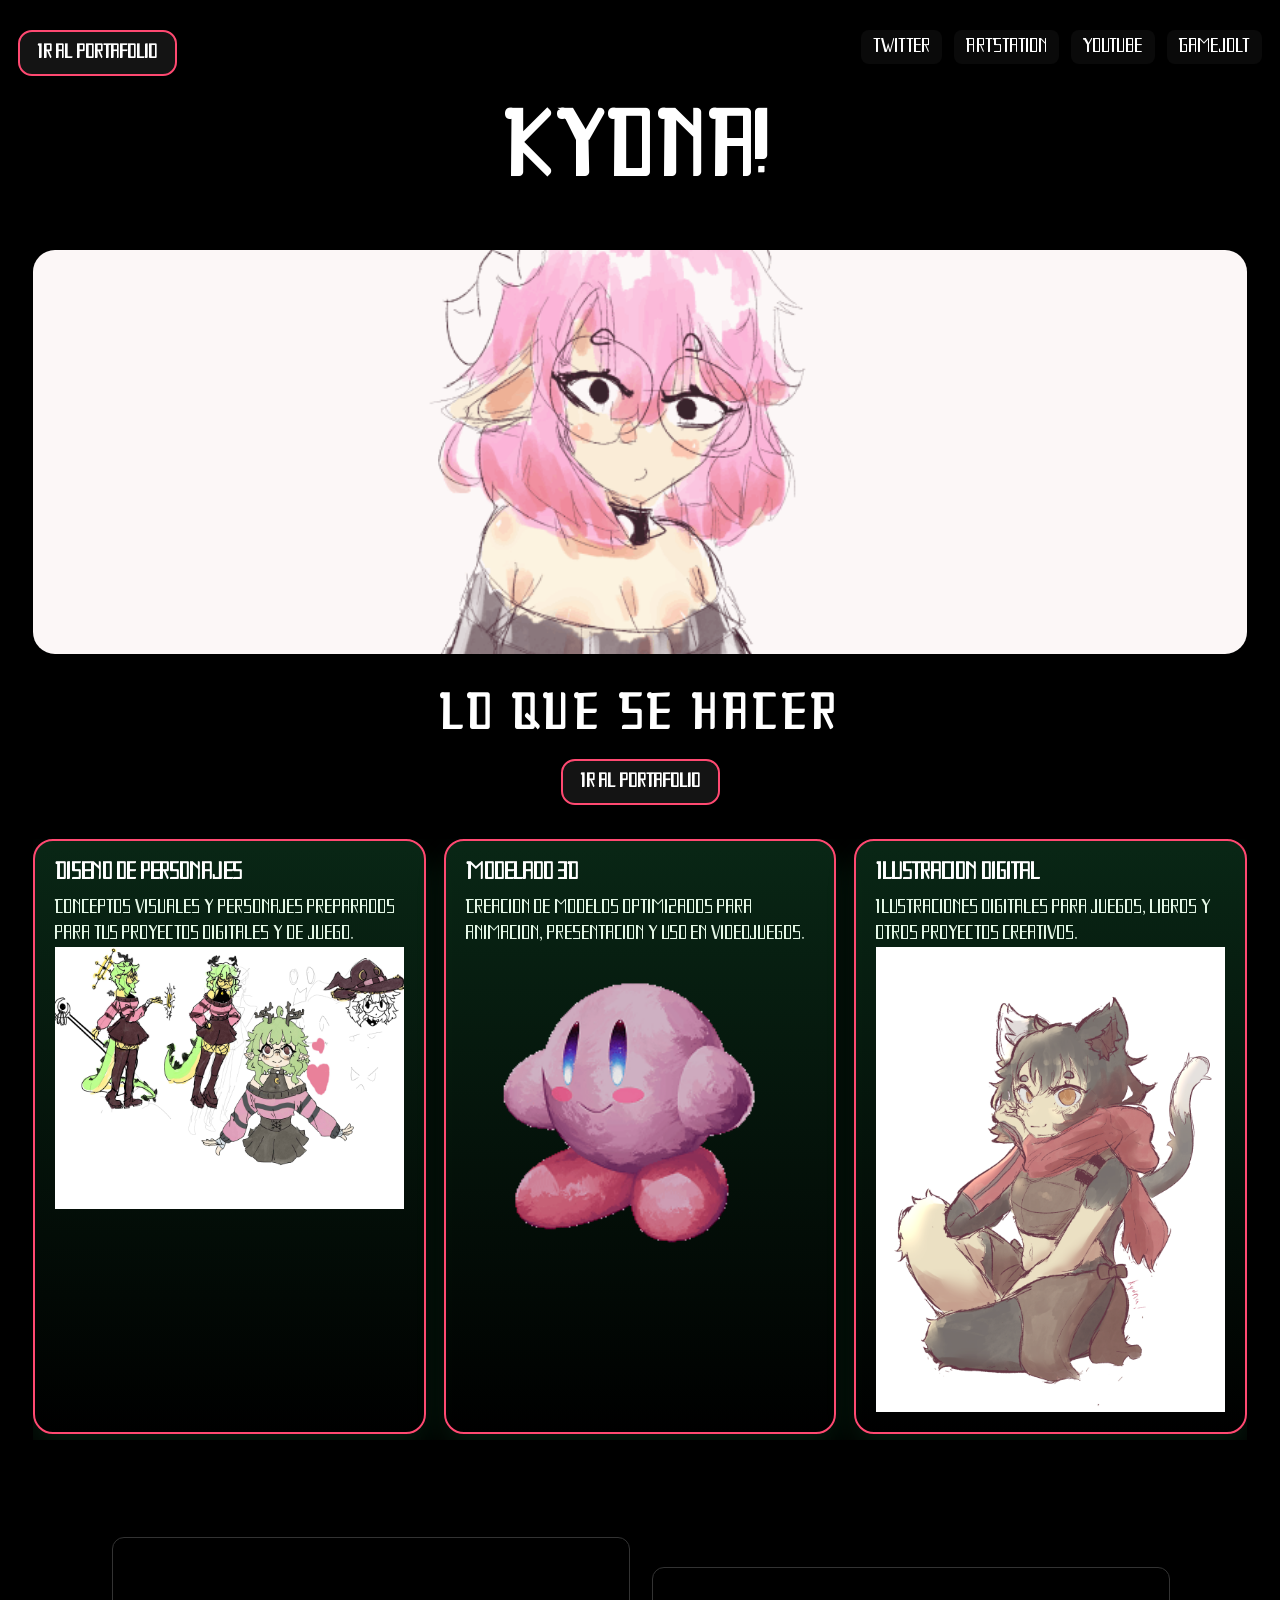
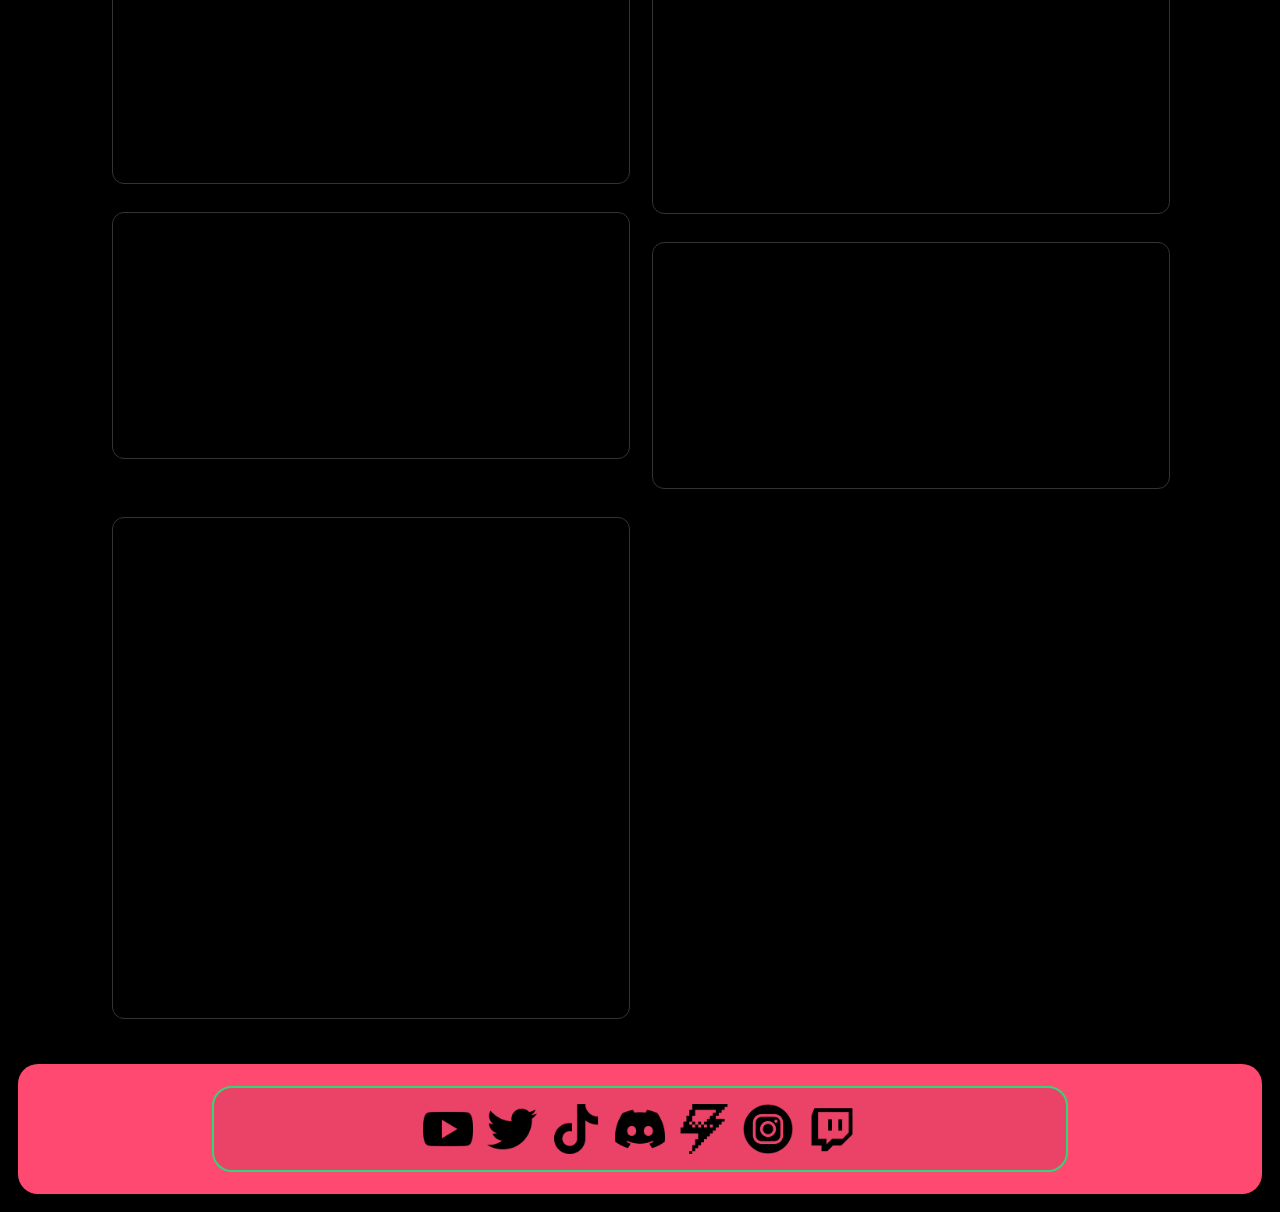
==== index.html @ 34bbcf84 "cambios importantes para primer release vista previa" ====
<!DOCTYPE html>
<html lang="es">
<head>
    <meta charset="UTF-8">
    <meta name="viewport" content="width=device-width, initial-scale=1.0">
    <title>KYDNA!</title>
    <link rel="icon" href="gallery/ilustracion107_3_2.png" type="image/x-icon">
    <link rel="stylesheet" href="styles.css">
</head>
<body>
    <div class="starfield" id="starfield"></div>
    <div class="page-shell">
        <div class="top-bar">
            <a class="nav-button" href="portafolio.html">Ir al portafolio</a>
            <div class="contact-header top-links">
                <ul class="contact-links">
                    <li><a href="https://twitter.com/kydanartist" target="_blank">Twitter</a></li>
                    <li><a href="https://kydan_knight.artstation.com" target="_blank">ArtStation</a></li>
                    <li><a href="https://www.youtube.com/@kydanknight73" target="_blank">YouTube</a></li>
                    <li><a href="https://gamejolt.com/@kydanartist" target="_blank">Gamejolt</a></li>
                </ul>
            </div>
        </div>
        <header class="site-header">
            <h1>KYDNA!</h1>
        </header>
        <div class="contenido-contenedor">
            <div class="hero-banner-wrapper">
                <img loading="lazy" src="gallery/kynafeliz.gif" alt="Banner" class="hero-banner">
            </div>
            <div class="section-intro">
                <h2 class="skills-title">lo que se hacer</h2>
                <a class="nav-button nav-button-centered" href="portafolio.html">Ir al portafolio</a>
            </div>
            <div class="skill-cards">
                <div class="skill-card">
                    <h3>Diseno de personajes</h3>
                    <p>Conceptos visuales y personajes preparados para tus proyectos digitales y de juego.</p>
                    <img loading="lazy" src="gallery/20251118_073243.jpg" alt="Diseno de personajes" class="skill-image">
                </div>
                <div class="skill-card">
                    <h3>Modelado 3D</h3>
                    <p>Creacion de modelos optimizados para animacion, presentacion y uso en videojuegos.</p>
                    <img loading="lazy" src="gallery/0919.gif" alt="Modelado 3D" class="skill-image">
                </div>
                <div class="skill-card">
                    <h3>Ilustracion digital</h3>
                    <p>Ilustraciones digitales para juegos, libros y otros proyectos creativos.</p>
                    <img loading="lazy" src="gallery/ilustracion89.png" alt="Ilustración digital" class="skill-image">
                </div>
            </div>
            <div class="contact-table-wrapper">
                <table class="contact-table">
                    <tr>
                        <td>
                            <iframe Loadng="Lazy" src="https://widgets.gamejolt.com/package/v1?key=qhQCBNnn" frameborder="0" width="500" height="245"></iframe>
                        </td>
                        <td class="center">
                            <iframe loading="lazy" src="https://widgets.gamejolt.com/package/v1?key=8TW4dLx9" frameborder="0" width="500" height="245"></iframe>
                        </td>
                    </tr>
                    <tr>
                        <td>
                            <iframe loading="lazy" src="https://widgets.gamejolt.com/package/v1?key=dcZbhCcK" frameborder="0" width="500" height="245"></iframe>
                        </td>
                        <td class="center">
                            <iframe loading="lazy" src="https://widgets.gamejolt.com/package/v1?key=Nu9aREQ4" frameborder="0" width="500" height="245"></iframe>
                        </td>
                    </tr>
                    <tr>
                        <td class="center">
                            <iframe loading="lazy" src="https://discord.com/widget?id=1466927393607516244&theme=dark" width="350" height="500" allowtransparency="true" frameborder="0" sandbox="allow-popups allow-popups-to-escape-sandbox allow-same-origin allow-scripts"></iframe>
                        </td>
                    </tr>
                </table>
            </div>
        </div>
        <div class="bottom-footer">
            <div class="netbox">
                <a href="https://www.youtube.com/@kydanknight73" target="_blank" title="Subo videos interesantes C:">
                    <img loading="lazy" src="icons/youtube.png" alt="YouTube">
                </a>
                <a href="https://twitter.com/kydanartist" target="_blank" title="Aqui twitteo webadas, subo mis dibujos y tiro basura c:">
                    <img loading="lazy" src="icons/gorjeo.png" alt="Twitter">
                </a>
                <a href="https://tiktok.com/@kydanknight" target="_blank" title="Jure nunca usarlo, sin embargo sirve para farmear vistas o(￣▽￣)ｄ">
                    <img loading="lazy" src="icons/tiki.png" alt="TikTok">
                </a>
                <a href="https://discord.gg/QUc47vJZPv" target="_blank" title="Convive con la comunidad y enterate de mas cosas que en twitter! (づ￣ 3￣)づ">
                    <img loading="lazy" src="icons/discordia.png" alt="Discord">
                </a>
                <a href="https://gamejolt.com/@kydanartist" target="_blank" title="Descarga mis juegos y mira novedades sobre los proyectos que estoy desarrollando.">
                    <img loading="lazy" src="icons/gamejolt.png" alt="GameJolt">
                </a>
                <a href="https://www.instagram.com/kydnak73" target="_blank" title="Mi instagram c:">
                    <img loading="lazy" src="icons/insta.png" alt="Instagram">
                </a>
                <a href="https://www.twitch.tv/kydannn" target="_blank" title="Mi Ko-fi para donaciones y comisiones! o(*^▽^*)┛">
                    <img loading="lazy" src="icons/twitch.png" alt="Twitch">
                </a>
            </div>
        </div>
    </div>
    <script src="scripts.js"></script>
</body>
</html>
---- styles.css ----
/* Estilos principales de la página */
@font-face {
    font-family: 'Lucinta Luna';
    src: url('lucinta_luna/Lucinta Luna.ttf') format('truetype');
    font-weight: normal;
    font-style: normal;
}

html, body {
    height: 100%;
    margin: 0;
}

body {
    font-family: 'Lucinta Luna', Arial, sans-serif;
    background: #000;
    color: #fff;
    overflow-x: hidden;
}

.starfield {
    position: fixed;
    inset: 0;
    pointer-events: none;
    overflow: hidden;
    z-index: -1;
    background: #000;
}

.star {
    position: absolute;
    background: radial-gradient(circle, rgba(255,255,255,0.95) 0%, rgba(255,255,255,0.35) 60%, transparent 100%);
    border-radius: 50%;
    opacity: 0;
    animation: twinkle 4s ease-in-out infinite;
}

.star.small {
    width: 2px;
    height: 2px;
    animation-duration: 3s;
}

.star.medium {
    width: 3px;
    height: 3px;
    animation-duration: 4.5s;
}

.star.large {
    width: 4px;
    height: 4px;
    animation-duration: 6s;
}

@keyframes twinkle {
    0%, 100% {
        opacity: 0.2;
        transform: scale(1);
    }
    50% {
        opacity: 1;
        transform: scale(1.3);
    }
}

.sistema-pestanas,
.sistema-pestañas {
    display: flex;
    align-items: stretch;
    min-height: 100vh;
}

.tab-contenedor {
    display: flex;
    flex-direction: column;
    border-right: 2px solid #ff4971;
    width: 140px;
    height: 100vh;
    box-sizing: border-box;
    padding-top: 16px;
    background-color: #000000;
    position: sticky;
    top: 0;
}

.tab-contenedor.collapsed {
    width: 48px;
}

.tab-contenedor .label {
    display: inline;
}

.tab-contenedor .icon {
    display: none;
}

.tab-contenedor.collapsed .label {
    display: none;
}

.tab-contenedor.collapsed .icon {
    display: inline-flex;
}

.tab-contenedor.collapsed .tab-boton {
    text-align: center;
    padding-left: 0;
    padding-right: 0;
}

.tab-boton .icon {
    width: 24px;
    height: 24px;
    display: inline-flex;
    align-items: center;
    justify-content: center;
}

.tab-boton .icon img {
    width: 20px;
    height: 20px;
    display: block;
}

.toggle-btn {
    align-self: flex-end;
    margin: 0 8px 12px 8px;
    background: transparent;
    border: none;
    cursor: pointer;
    font-size: 18px;
    color: #32d676;
}

.tab-boton {
    padding: 10px 14px;
    cursor: pointer;
    border: none;
    background-color: #8b445a;
    font-size: 14px;
    margin-bottom: 6px;
    text-align: left;
    width: 100%;
    box-sizing: border-box;
    display: flex;
    align-items: center;
    gap: 8px;
}

.tab-boton:hover {
    background-color: #e6e6e6;
}

.tab-boton.active {
    background-color: #db2b57;
    border-right: 3px solid #32d676;
    font-weight: bold;
}

.page-shell {
    max-width: 1440px;
    margin: 0 auto;
    padding: 18px;
}

.contenido-contenedor {
    flex-grow: 1;
    padding: 15px;
}

.profile-card {
    display: flex;
    gap: 20px;
    align-items: center;
    max-width: 800px;
    background: #460e1a;
    padding: 18px;
    border-radius: 10px;
    box-shadow: 0 6px 18px rgba(255, 0, 76, 0.301);
    transition: all 0.3s ease;
}

.profile-card:hover {
    transform: scale(1.02);
    box-shadow: 0 10px 28px rgba(50, 214, 118, 0.25);
}

.profile-card {
    flex-wrap: wrap;
}

.profile-photo {
    flex: 0 0 140px;
    width: 140px;
    height: 140px;
    overflow: hidden;
    border-radius: 12px;
    background: #ddd;
    display: flex;
    align-items: center;
    justify-content: center;
}

.profile-photo img {
    width: 100%;
    height: 100%;
    object-fit: cover;
    display: block;
}

.profile-info {
    flex: 1 1 auto;
    min-width: 180px;
}

.profile-info h3 {
    margin: 0 0 6px 0;
    font-size: 22px;
}

.profile-info .role {
    color: #32d676;
    margin-bottom: 8px;
}

.profile-info .bio {
    margin: 8px 0 12px 0;
    color: #ffffff;
}

.profile-actions a {
    display: inline-block;
    background: #32d676;
    color: #fff;
    padding: 8px 12px;
    border-radius: 6px;
    text-decoration: none;
    font-size: 14px;
}

.gallery-container {
    display: flex;
    flex-wrap: wrap;
    justify-content: flex-start;
    gap: 18px;
    margin: 22px 0;
    transform: skew(-5deg);
    padding: 10px 0;
}

.gallery-card {
    flex: 0 1 calc(16.666% - 18px);
    max-width: calc(16.666% - 18px);
    min-height: 280px;
    display: flex;
    flex-direction: column;
    position: relative;
    overflow: hidden;
    transition: transform 0.3s ease;
    border-radius: 18px;
    box-shadow: 0 18px 42px rgba(0, 0, 0, 0.3);
    background: #111;
}

.gallery-card:hover {
    transform: scale(1.02);
}

.gallery-card img {
    width: 100%;
    height: auto;
    aspect-ratio: 4 / 5;
    object-fit: cover;
    display: block;
    transition: transform 0.5s ease, filter 0.5s ease;
    filter: grayscale(100%);
    transform: scale(1.05);
}

.gallery-card:hover img {
    filter: grayscale(0);
    transform: scale(1.1);
}

.gallery-card__head,
.gallery-card__desc {
    position: relative;
    width: 100%;
    color: #fff;
    background: rgba(0, 0, 0, 0.75);
    padding: 12px 14px;
    overflow: hidden;
    opacity: 0;
    transform: translateY(10px);
    transition: opacity 0.3s ease, transform 0.3s ease, max-height 0.3s ease;
    max-height: 0;
}

.gallery-card__head {
    font-size: 16px;
}

.gallery-card__desc {
    font-size: 14px;
    line-height: 1.5;
}

.gallery-card:hover .gallery-card__head,
.gallery-card:hover .gallery-card__desc {
    opacity: 1;
    transform: translateY(0);
    max-height: 200px;
}

.gallery-card a {
    color: inherit;
    text-decoration: none;
    display: flex;
    flex-direction: column;
    width: 100%;
}

.section-wrapper {
    margin-bottom: 24px;
}

/* Site header */
.site-header {
    display: flex;
    align-items: center;
    justify-content: center;
    padding: 10px 12px;
    margin: 0;
}
.site-header h1 {
    margin: 0;
    color: #ffffff;
    font-size: clamp(36px, 6vw, 80px);
    letter-spacing: 0.06em;
    text-align: center;
    text-transform: uppercase;
    font-weight: 800;
    line-height: 1.05;
    text-shadow: 0 6px 24px rgba(0,0,0,0.6), 0 1px 0 rgba(255,255,255,0.02);
}

/* Move top contact links above header */
.contact-header.top-links { display: flex; justify-content: center; padding: 12px 0 6px; }
.contact-header.top-links .contact-links { display:flex; gap:12px; list-style:none; margin:0; padding:0; }
.contact-header.top-links .contact-links a { color:#fff; background: rgba(255,255,255,0.04); padding:8px 12px; border-radius:8px; text-decoration:none; }

.top-bar {
    display: flex;
    align-items: center;
    justify-content: space-between;
    gap: 18px;
    margin-bottom: 14px;
    flex-wrap: wrap;
}
.nav-button {
    display: inline-flex;
    align-items: center;
    justify-content: center;
    padding: 12px 18px;
    border-radius: 14px;
    border: 2px solid #ff4971;
    background: rgba(255, 255, 255, 0.08);
    color: #ffffff;
    text-decoration: none;
    font-weight: 700;
    transition: background 0.2s ease, transform 0.2s ease;
}
.nav-button:hover {
    background: rgba(255, 255, 255, 0.18);
    transform: translateY(-1px);
}

.nav-button-centered {
    display: inline-flex;
    margin: 0;
}

.section-intro {
    display: flex;
    flex-direction: column;
    align-items: center;
    gap: 18px;
    margin: 0 auto 34px;
    text-align: center;
    max-width: 760px;
}

/* Hero banner and skill cards */
.hero-banner-wrapper {
    width: 100%;
    display: flex;
    justify-content: center;
    margin: 20px 0 22px;
}
.hero-banner {
    width: 100%;
    display: flex;
    justify-content: center;
    margin: 12px 0 16px;
}
.hero-banner {
    width: 100%;
    max-width: 1500px;
    height: auto;
    aspect-ratio: 3 / 1;
    object-fit: cover;
    border-radius: 22px;
    box-shadow: 0 24px 48px rgba(0, 0, 0, 0.35);
    background: #111;
}
.skills-title {
    margin: 0;
    color: #ffffff;
    font-size: clamp(28px, 4vw, 42px);
    text-transform: uppercase;
    letter-spacing: 0.14em;
}
.skill-cards {
    display: flex;
    gap: 18px;
    flex-wrap: nowrap;
    justify-content: center;
    margin: 20px 0 22px;
    overflow-x: auto;
    padding-bottom: 6px;
}
.skill-card {
    flex: 0 1 calc((100% - 36px) / 3);
    max-width: calc((100% - 36px) / 3);
    min-width: 120px;
    aspect-ratio: 5 / 6;
    display: flex;
    flex-direction: column;
    justify-content: flex-start;
    background: linear-gradient(180deg, rgba(50,214,118,0.18), rgba(0,0,0,0.08));
    border: 2px solid #ff4971;
    border-radius: 20px;
    padding: 20px;
    box-shadow: 0 14px 30px rgba(50,214,118,0.12);
    transition: transform 0.3s ease, box-shadow 0.3s ease, background 0.3s ease, border-color 0.3s ease;
}
.skill-card:hover {
    box-shadow: 0 24px 44px rgba(50,214,118,0.25);
    background: linear-gradient(180deg, rgba(50,214,118,0.28), rgba(0,0,0,0.1));
    border-color: #ff4971;
}
.skill-card h3 {
    margin: 0 0 12px;
    font-size: 20px;
    color: #fff;
}
.skill-card p {
    margin: 0;
    color: #e5f8e7;
    line-height: 1.6;
}
@media (max-width: 980px) {
    .skill-cards { flex-wrap: wrap; }
    .skill-card { flex: 0 1 40%; }
}
@media (max-width: 680px) {
    .skill-card { flex: 0 1 100%; }
}

.section-toggle {
    display: flex;
    align-items: center;
    justify-content: space-between;
    width: 100%;
    background: rgba(255,255,255,0.05);
    border: 1px solid #ff4971;
    color: #ffffff;
    padding: 14px 18px;
    border-radius: 14px;
    cursor: pointer;
    transition: background 0.25s ease, border-color 0.25s ease;
    margin-bottom: 10px;
}

.section-toggle:hover {
    background: rgba(255,255,255,0.1);
    border-color: #ff7a98;
}

.section-toggle .title {
    font-size: 18px;
    font-weight: bold;
    letter-spacing: 0.01em;
    color: #ffffff;
}

.section-toggle .arrow {
    transition: transform 0.3s ease;
    display: inline-flex;
    align-items: center;
    justify-content: center;
    font-size: 20px;
    color: #32d676;
}

.section-toggle.collapsed .arrow {
    transform: rotate(-90deg);
}

.section-content {
    overflow: hidden;
    transition: max-height 0.45s ease, opacity 0.35s ease;
    max-height: 2000px;
    opacity: 1;
}

.section-content.collapsed {
    max-height: 0;
    opacity: 0;
}

.carousel-modal {
    display: none;
    position: fixed;
    inset: 0;
    background: rgba(0, 0, 0, 0.85);
    justify-content: center;
    align-items: center;
    z-index: 1000;
    padding: 20px;
}

.carousel-modal.active {
    display: flex;
}

.carousel-content {
    position: relative;
    width: min(1100px, 100%);
    max-height: 90vh;
    background: rgba(10, 10, 10, 0.96);
    border-radius: 18px;
    overflow: hidden;
    display: flex;
    align-items: center;
    justify-content: center;
    box-shadow: 0 22px 60px rgba(0, 0, 0, 0.5);
}

.carousel-image {
    width: 100%;
    max-height: 90vh;
    object-fit: contain;
    display: block;
    background: #000;
}

.carousel-caption {
    position: absolute;
    bottom: 24px;
    right: 24px;
    max-width: 320px;
    padding: 0;
    background: transparent;
    color: #fff;
    display: flex;
    flex-direction: column;
    align-items: flex-start;
    gap: 12px;
    transition: background 0.6s ease, transform 0.6s ease, opacity 0.6s ease, padding 0.6s ease;
    opacity: 1;
    pointer-events: auto;
}

.carousel-caption:hover {
    background: rgba(0, 0, 0, 0.72);
    padding: 20px 22px;
    border-radius: 18px;
    transform: translateY(-3px);
}

.carousel-caption h3 {
    margin: 0;
    font-size: 22px;
    letter-spacing: 0.02em;
}

.carousel-caption p {
    margin: 0;
    line-height: 1.6;
    opacity: 0.9;
}

.carousel-close,
.carousel-arrow {
    position: absolute;
    border: none;
    background: rgba(0, 0, 0, 0.45);
    color: #fff;
    font-size: 28px;
    width: 46px;
    height: 46px;
    border-radius: 50%;
    cursor: pointer;
    display: flex;
    align-items: center;
    justify-content: center;
    transition: transform 0.2s ease, background 0.2s ease;
}

.carousel-close:hover,
.carousel-arrow:hover {
    transform: scale(1.05);
    background: rgba(0, 0, 0, 0.7);
}

.carousel-close {
    top: 18px;
    right: 18px;
    z-index: 1;
}

.carousel-arrow.prev {
    left: 18px;
    top: 50%;
    transform: translateY(-50%);
}

.carousel-arrow.next {
    right: 18px;
    top: 50%;
    transform: translateY(-50%);
}

.carousel-content .carousel-empty {
    color: #fff;
    padding: 40px;
    text-align: center;
}

.contact-header {
    display: flex;
    align-items: center;
    justify-content: flex-end;
    gap: 16px;
    flex-wrap: wrap;
    margin-bottom: 18px;
}

.contact-header .logo {
    display: inline-flex;
    align-items: center;
    gap: 10px;
    color: #fff;
    text-decoration: none;
    font-weight: bold;
    font-size: 18px;
}

.contact-header .logo img {
    width: 44px;
    height: 44px;
    object-fit: contain;
}

.contact-links {
    display: flex;
    flex-wrap: wrap;
    gap: 10px;
    list-style: none;
    padding: 0;
    margin: 0;
    margin-left: auto;
}

.contact-links li {
    margin: 0;
}

.contact-links a {
    color: #fff;
    background: rgba(255,255,255,0.08);
    padding: 10px 14px;
    border-radius: 10px;
    text-decoration: none;
    transition: background 0.2s ease;
    display: inline-block;
}

.contact-links a:hover {
    background: rgba(255,255,255,0.18);
}

.contact-table {
    width: 100%;
    max-width: 1080px;
    border-collapse: collapse;
    margin: 0 auto;
}

.contact-table td {
    vertical-align: top;
    padding: 12px;
}

.contact-table iframe {
    width: 100%;
    border: 1px solid #333;
    border-radius: 12px;
    background: #000;
}

.contact-table td.center {
    text-align: center;
    position: relative;
    top: 30px;
}

.copy-snippet {
    background: rgba(255,255,255,0.06);
    border: 1px dashed #666;
    padding: 14px;
    border-radius: 12px;
    overflow-x: auto;
    margin-top: 18px;
    white-space: pre-wrap;
    font-family: Consolas, monospace;
    font-size: 13px;
}

.bottom-footer {
    margin-top: 44px;
    text-align: center;
    color: #fff;
    background: #ff4971;
    padding: 22px 18px;
    border-radius: 20px;
}

.bottom-footer .netbox {
    display: flex;
    flex-wrap: wrap;
    justify-content: center;
    gap: 14px;
    margin: 0 auto;
    padding: 16px;
    border: 2px solid #32d676;
    border-radius: 20px;
    max-width: 820px;
    background: rgba(0,0,0,0.08);
}

.bottom-footer .netbox a {
    display: inline-flex;
    align-items: center;
    justify-content: center;
}

.bottom-footer .netbox img {
    width: 50px;
    height: auto;
    transition: transform 0.2s ease;
}

.bottom-footer .netbox a:hover img {
    transform: scale(1.06);
}

.contact-table-wrapper {
    text-align: center;
    margin-top: 7%;
}

@media (max-width:520px) {
    .profile-card {
        flex-direction: column;
        align-items: center;
    }
    .profile-info {
        text-align: center;
    }
    .contact-header {
        flex-direction: column;
        align-items: flex-start;
    }
    .contact-table,
    .contact-table td {
        display: block;
        width: 100%;
    }
    .contact-table td {
        padding: 6px 0;
    }
    .bottom-footer .netbox {
        padding: 12px;
    }
}

.contenido-tab {
    display: none;
}

.contenido-tab.active {
    display: block;
}
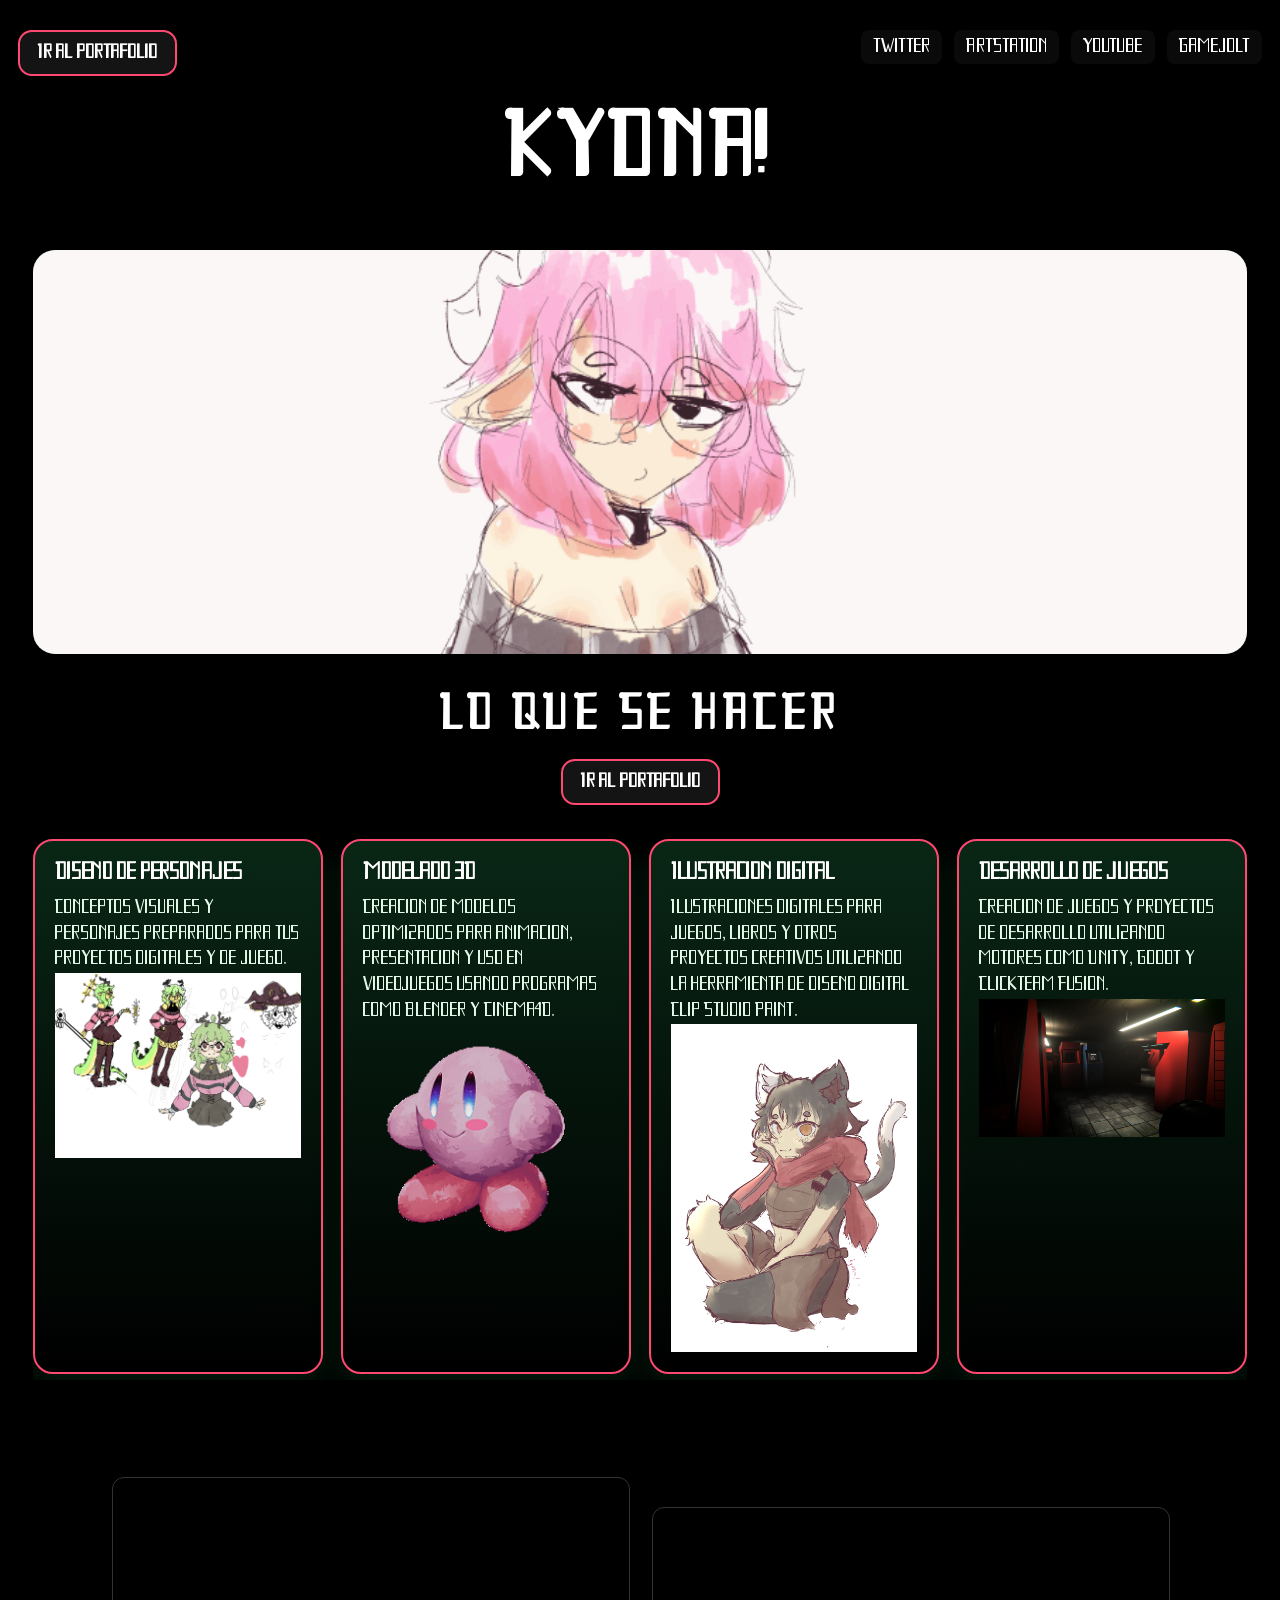
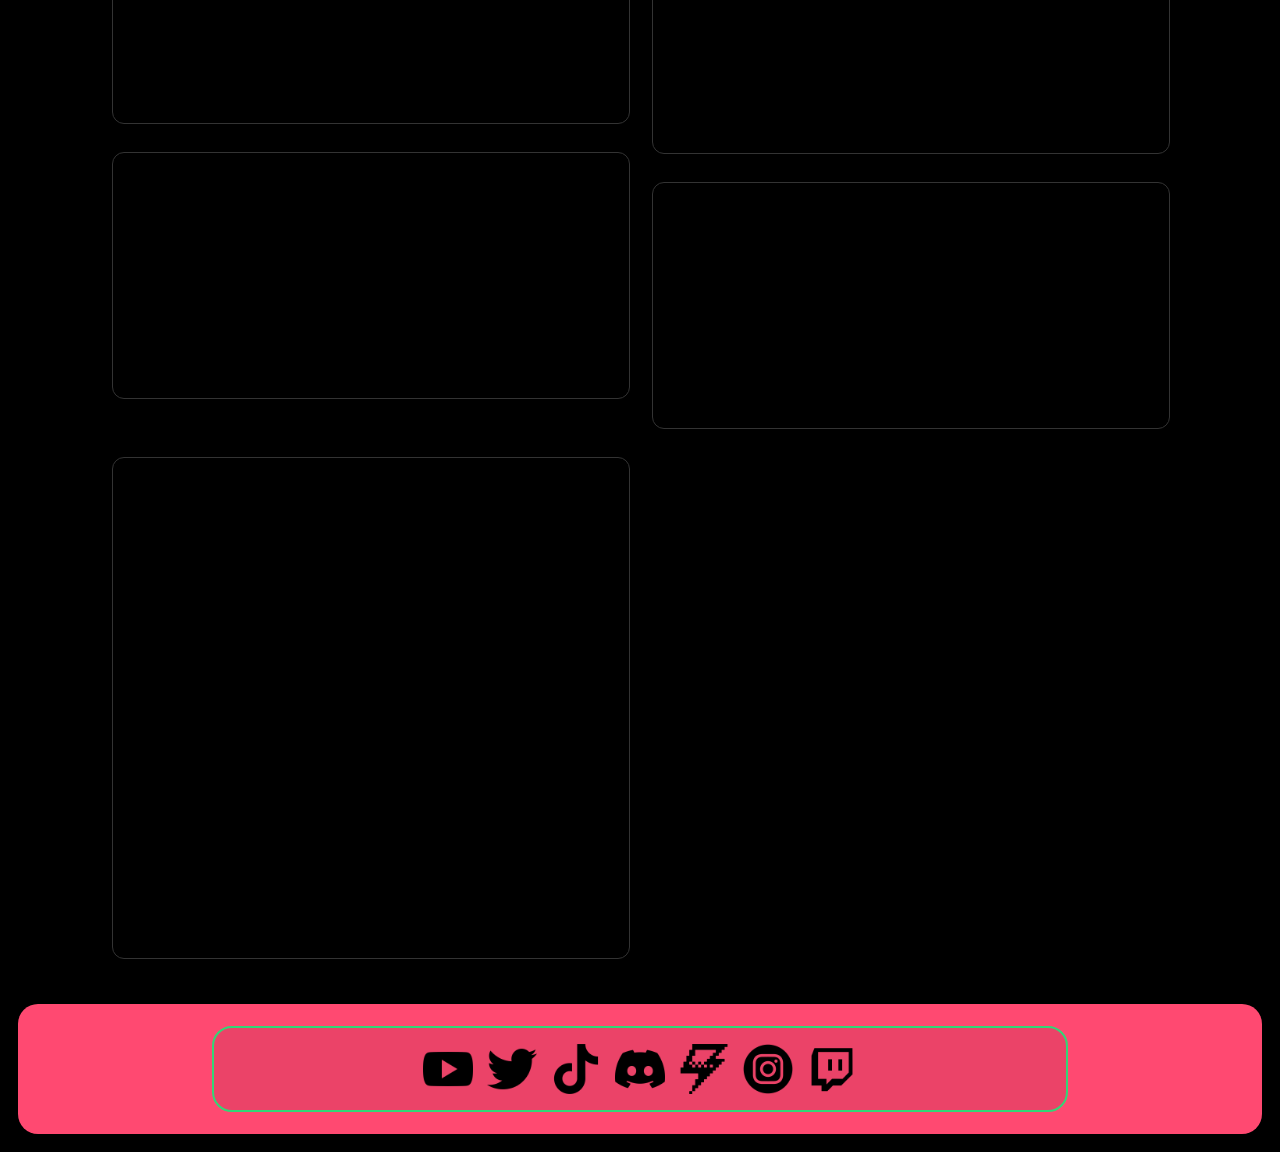
==== commit e3813327: "cuarta tarjeta" ====
--- a/index.html
+++ b/index.html
@@ -40,13 +40,18 @@
                 </div>
                 <div class="skill-card">
                     <h3>Modelado 3D</h3>
-                    <p>Creacion de modelos optimizados para animacion, presentacion y uso en videojuegos.</p>
+                    <p>Creacion de modelos optimizados para animacion, presentacion y uso en videojuegos usando programas como Blender y Cinema4D.</p>
                     <img loading="lazy" src="gallery/0919.gif" alt="Modelado 3D" class="skill-image">
                 </div>
                 <div class="skill-card">
                     <h3>Ilustracion digital</h3>
-                    <p>Ilustraciones digitales para juegos, libros y otros proyectos creativos.</p>
+                    <p>Ilustraciones digitales para juegos, libros y otros proyectos creativos utilizando la herramienta de diseno digital Clip Studio Paint.</p>
                     <img loading="lazy" src="gallery/ilustracion89.png" alt="Ilustración digital" class="skill-image">
+                </div>
+                <div class="skill-card">
+                    <h3>Desarrollo de juegos</h3>
+                    <p>Creacion de juegos y proyectos de desarrollo utilizando motores como Unity, Godot y Clickteam Fusion.</p>
+                    <img loading="lazy" src="gallery/in-the-flesh-1-2-screenshot-2022-03-26---19-30-43-09-hgs8p5ti.png" alt="Desarrollo de juegos" class="skill-image">
                 </div>
             </div>
             <div class="contact-table-wrapper">
--- a/styles.css
+++ b/styles.css
@@ -432,8 +432,8 @@
     padding-bottom: 6px;
 }
 .skill-card {
-    flex: 0 1 calc((100% - 36px) / 3);
-    max-width: calc((100% - 36px) / 3);
+    flex: 0 1 calc((100% - 25px) / 4);
+    max-width: calc((100% - 25px) / 4);
     min-width: 120px;
     aspect-ratio: 5 / 6;
     display: flex;
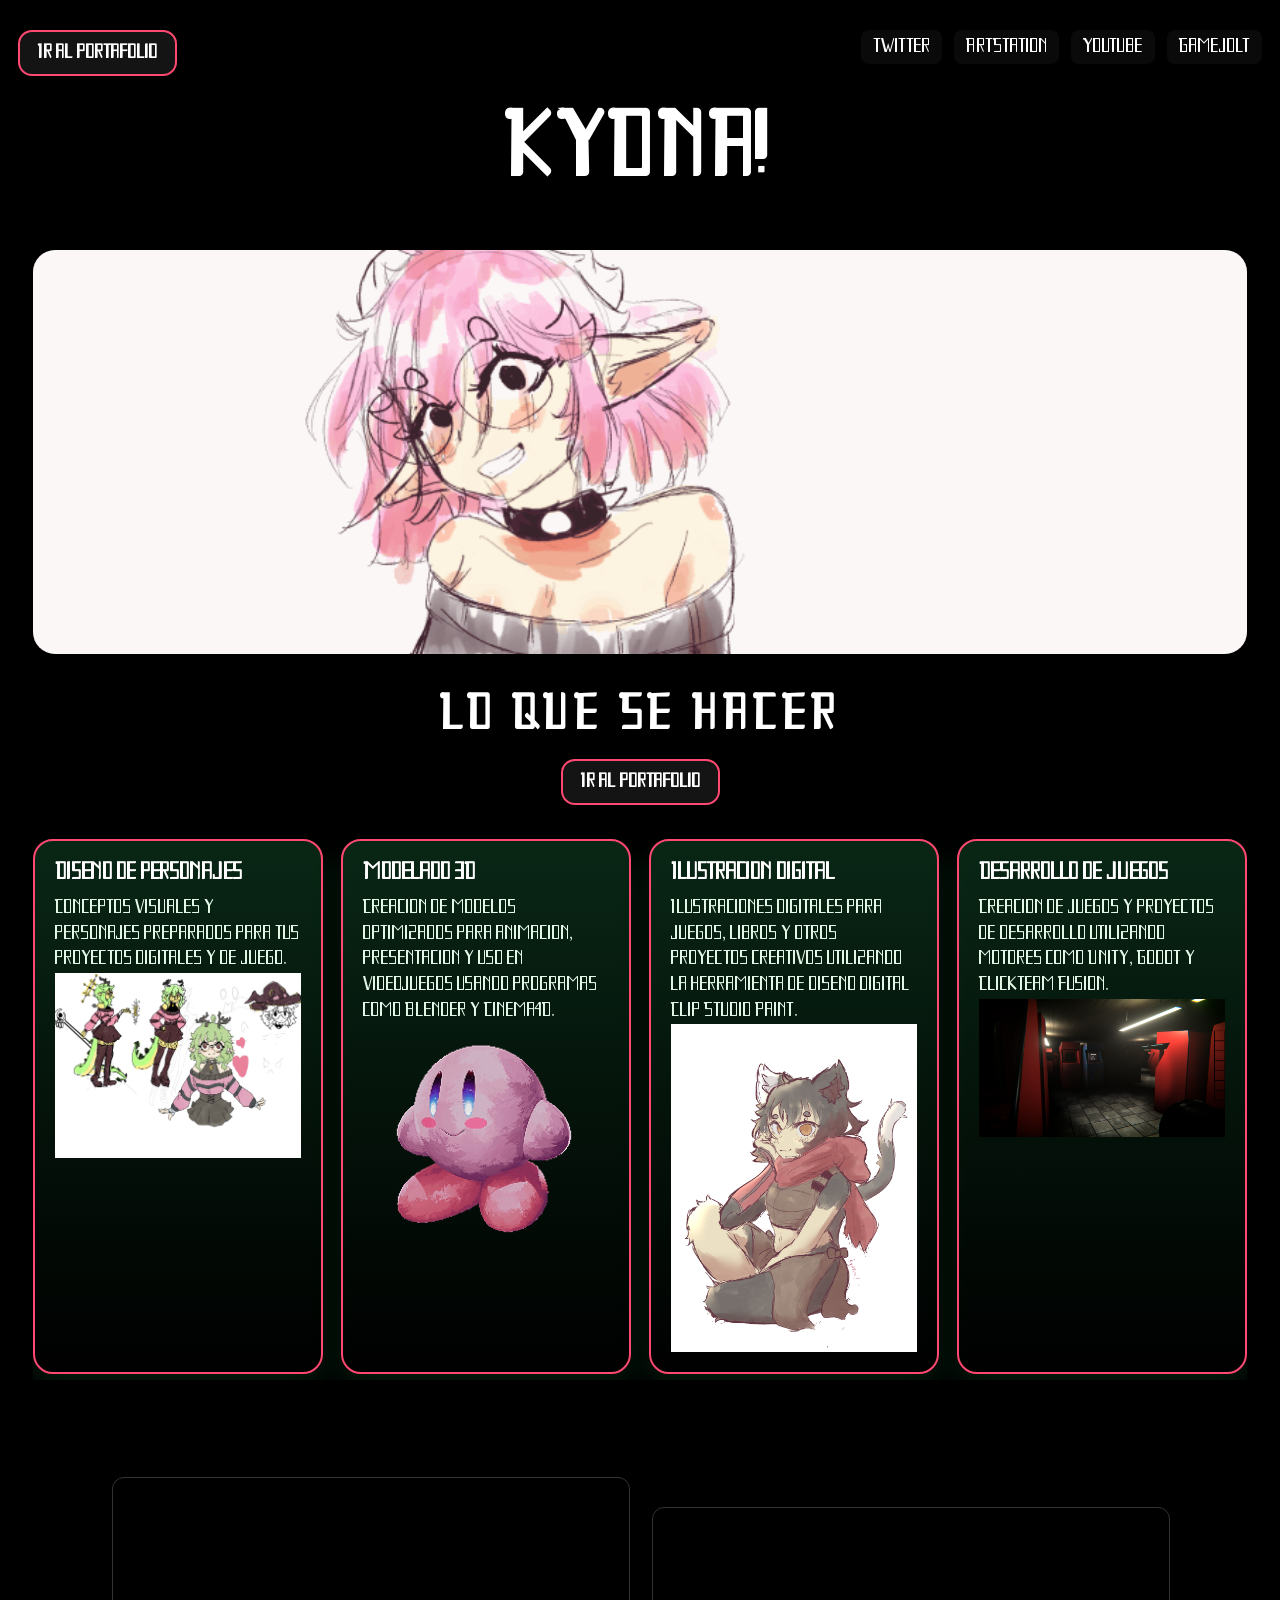
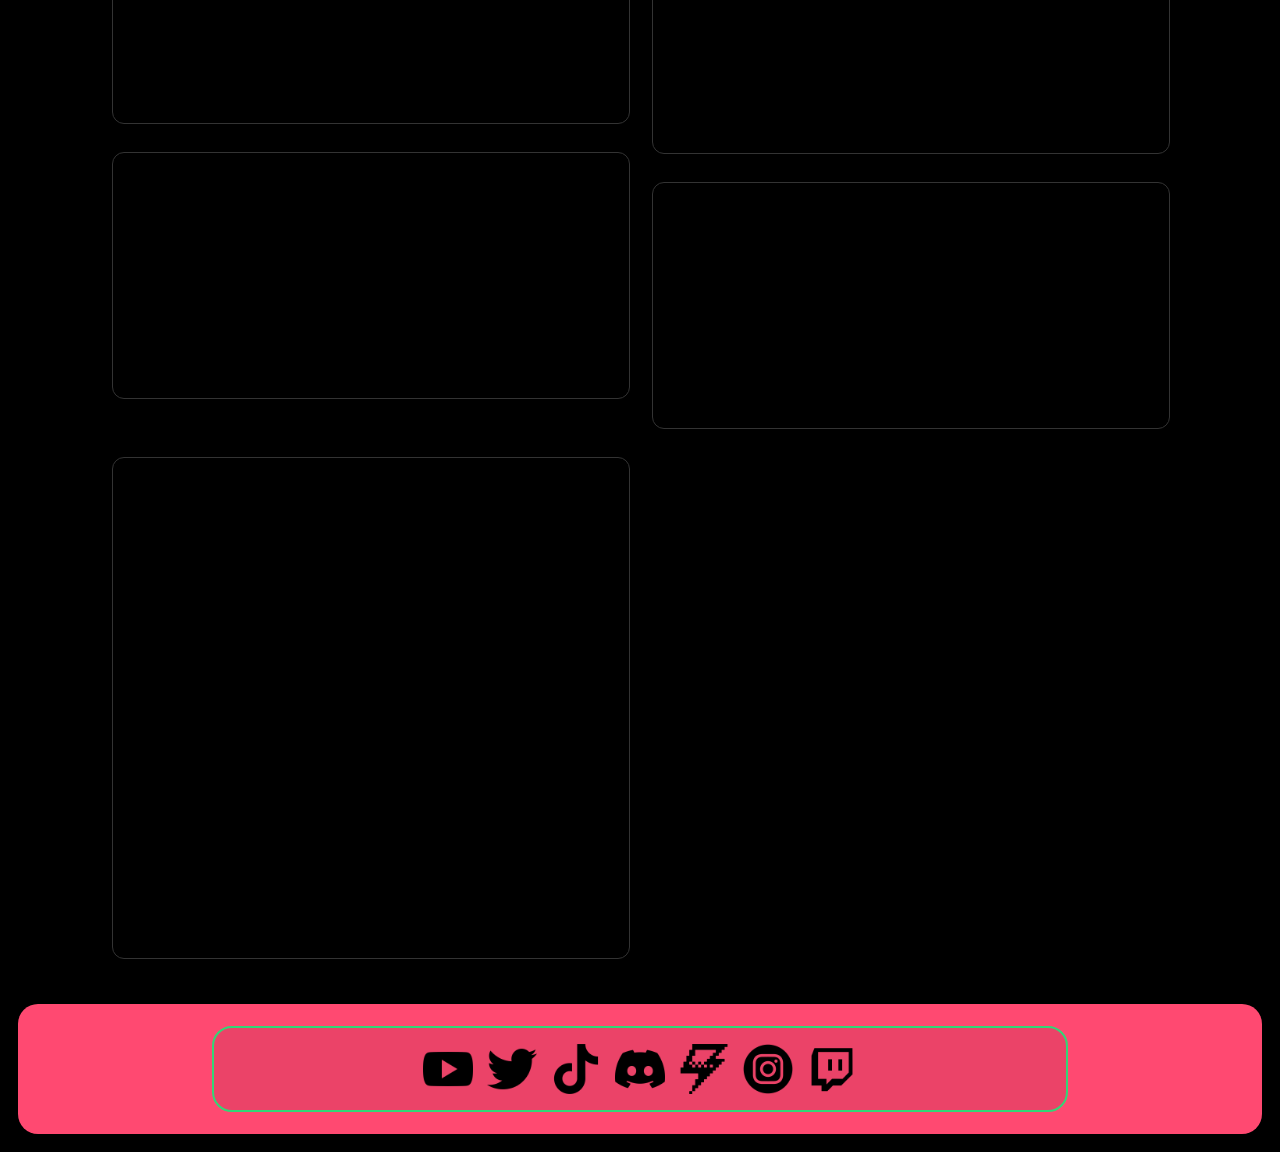
==== commit 3e44e448: "widget" ====
--- a/index.html
+++ b/index.html
@@ -58,7 +58,7 @@
                 <table class="contact-table">
                     <tr>
                         <td>
-                            <iframe Loadng="Lazy" src="https://widgets.gamejolt.com/package/v1?key=qhQCBNnn" frameborder="0" width="500" height="245"></iframe>
+                            <iframe src="https://widgets.gamejolt.com/package/v1?key=qhQCBNnn" frameborder="0" width="500" height="245"></iframe>
                         </td>
                         <td class="center">
                             <iframe loading="lazy" src="https://widgets.gamejolt.com/package/v1?key=8TW4dLx9" frameborder="0" width="500" height="245"></iframe>
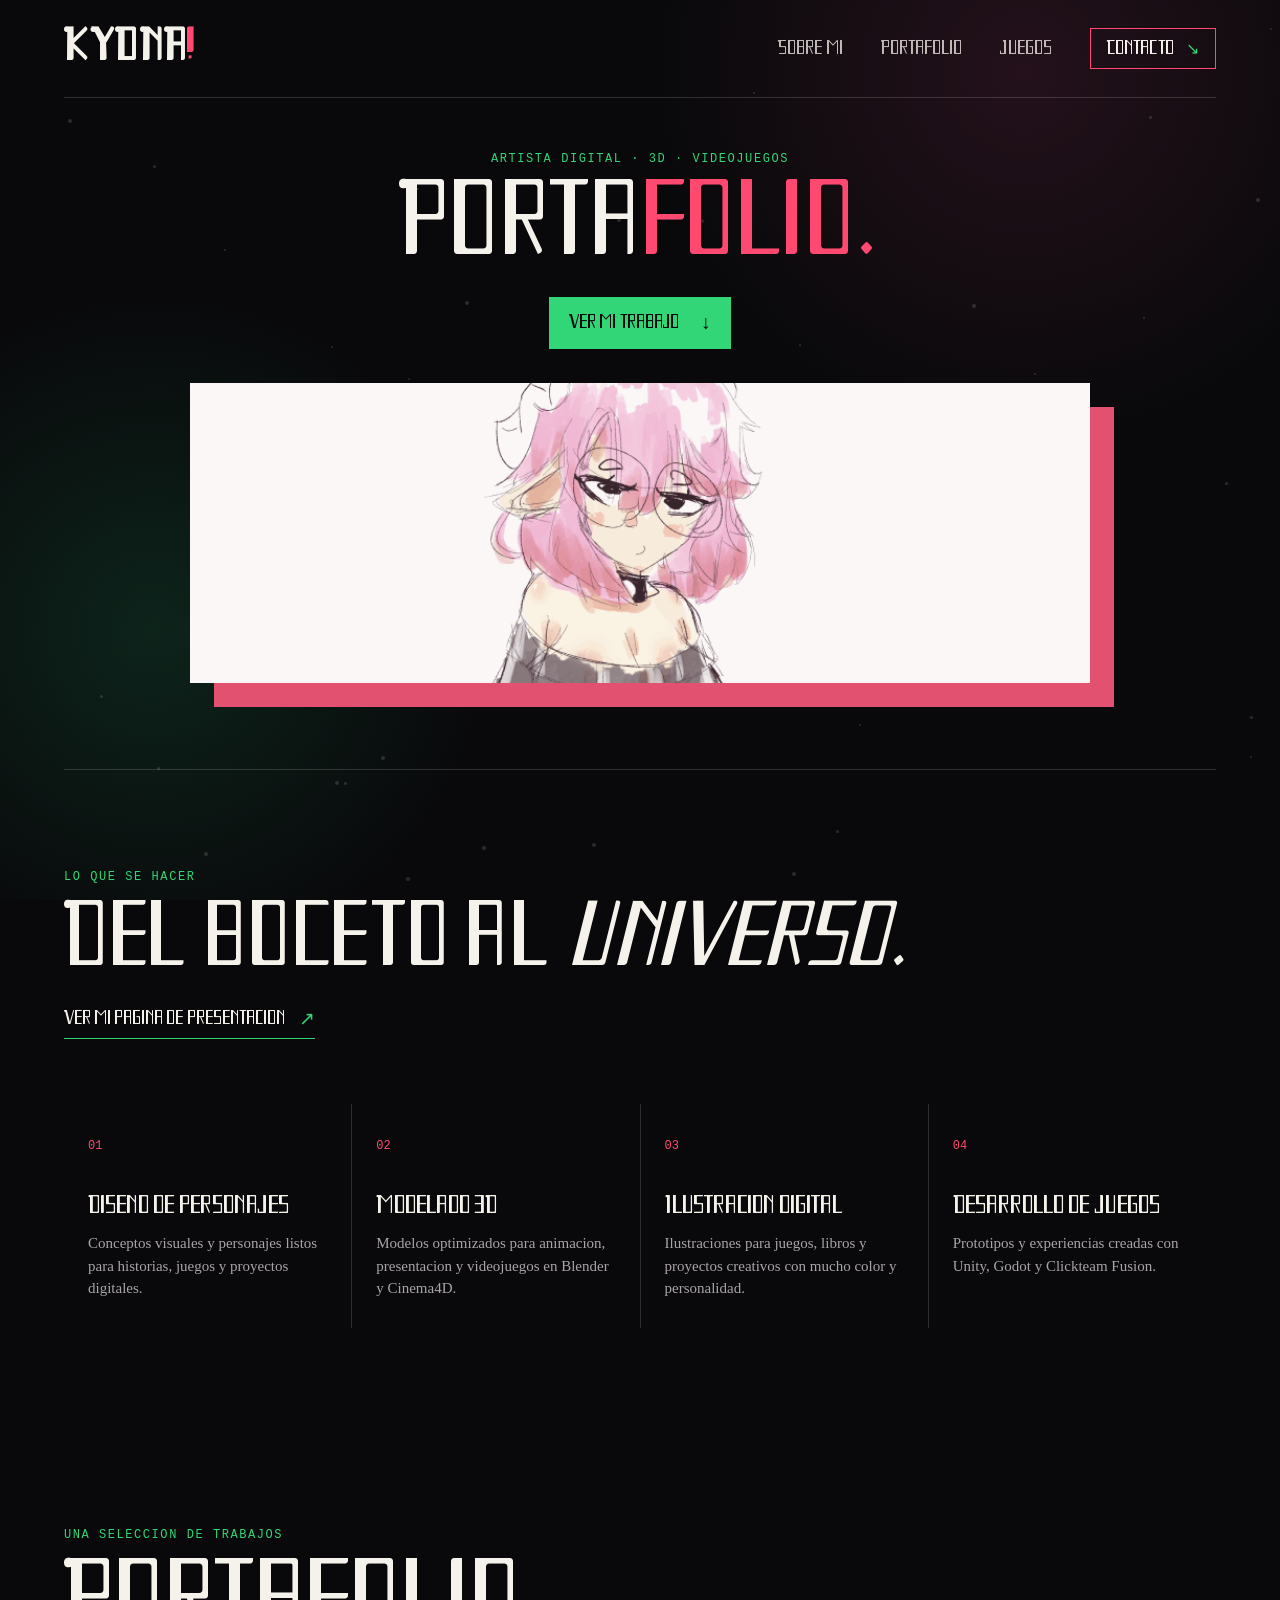
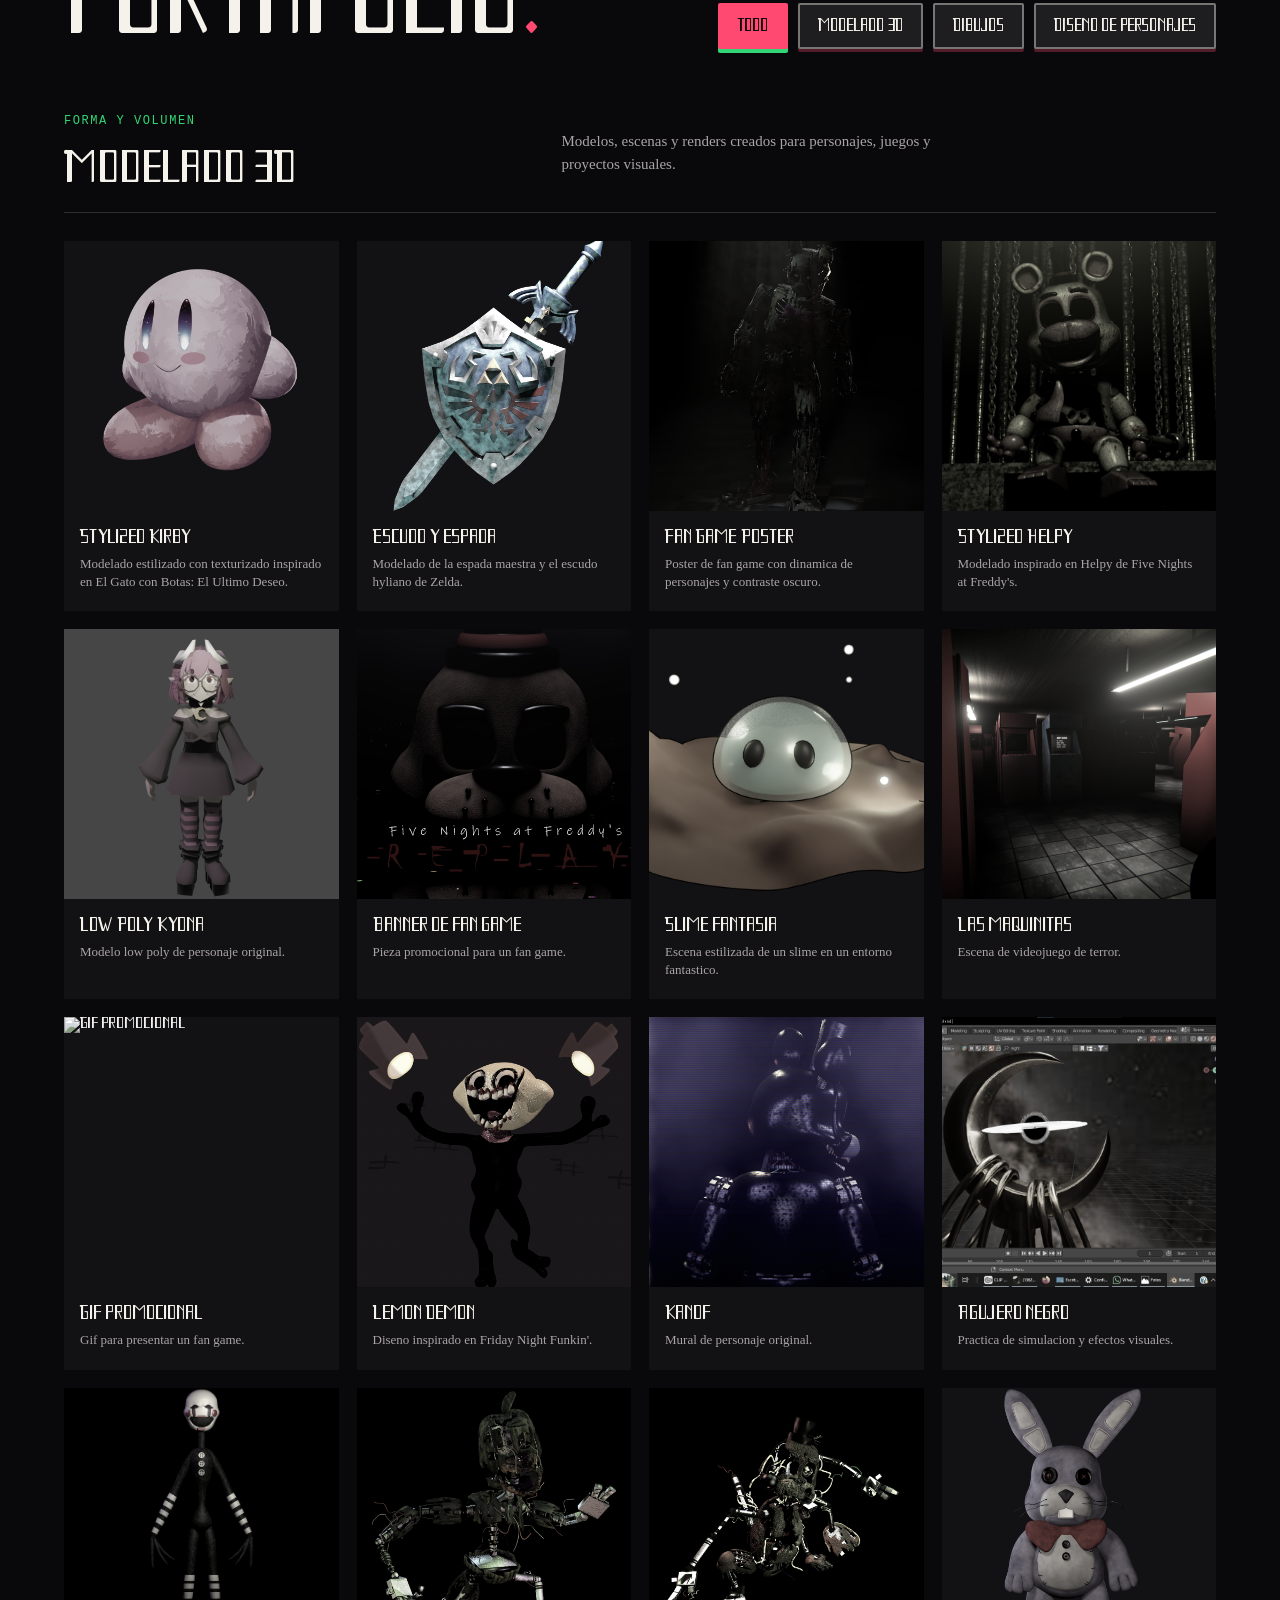
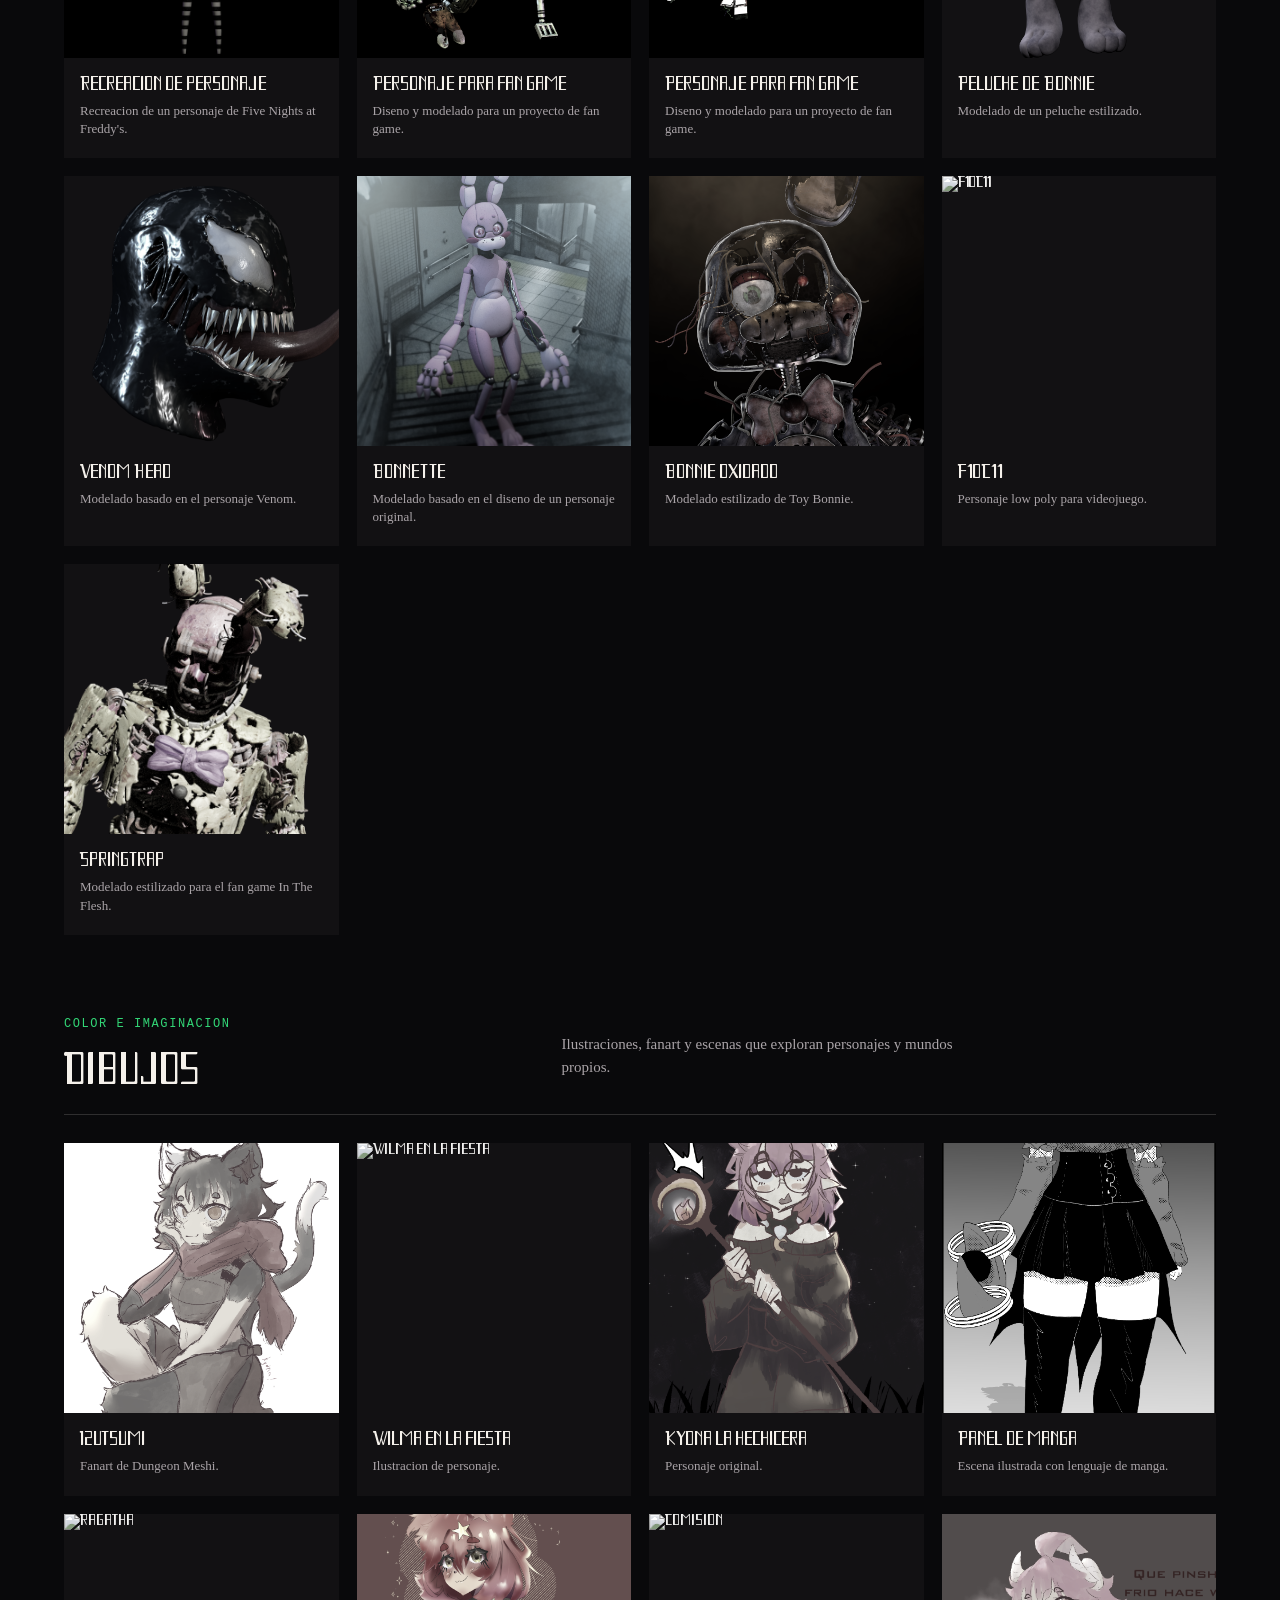
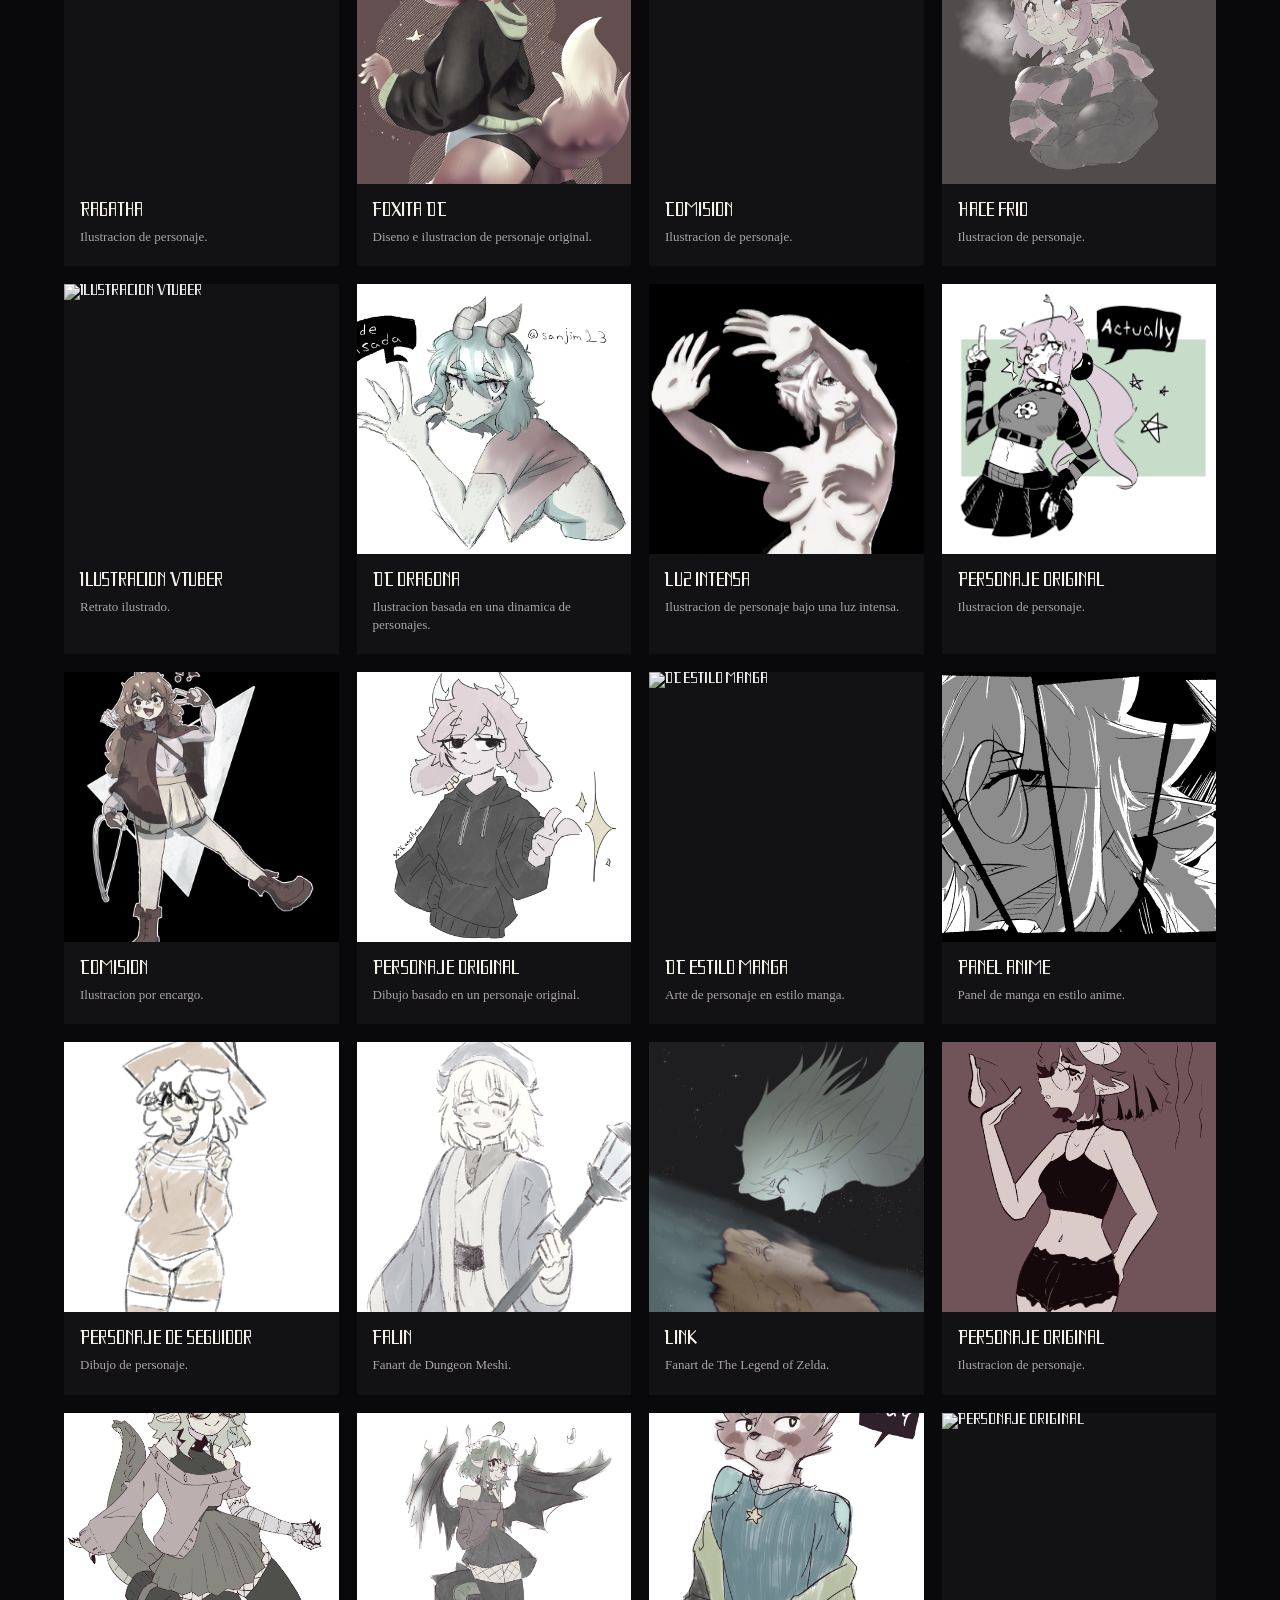
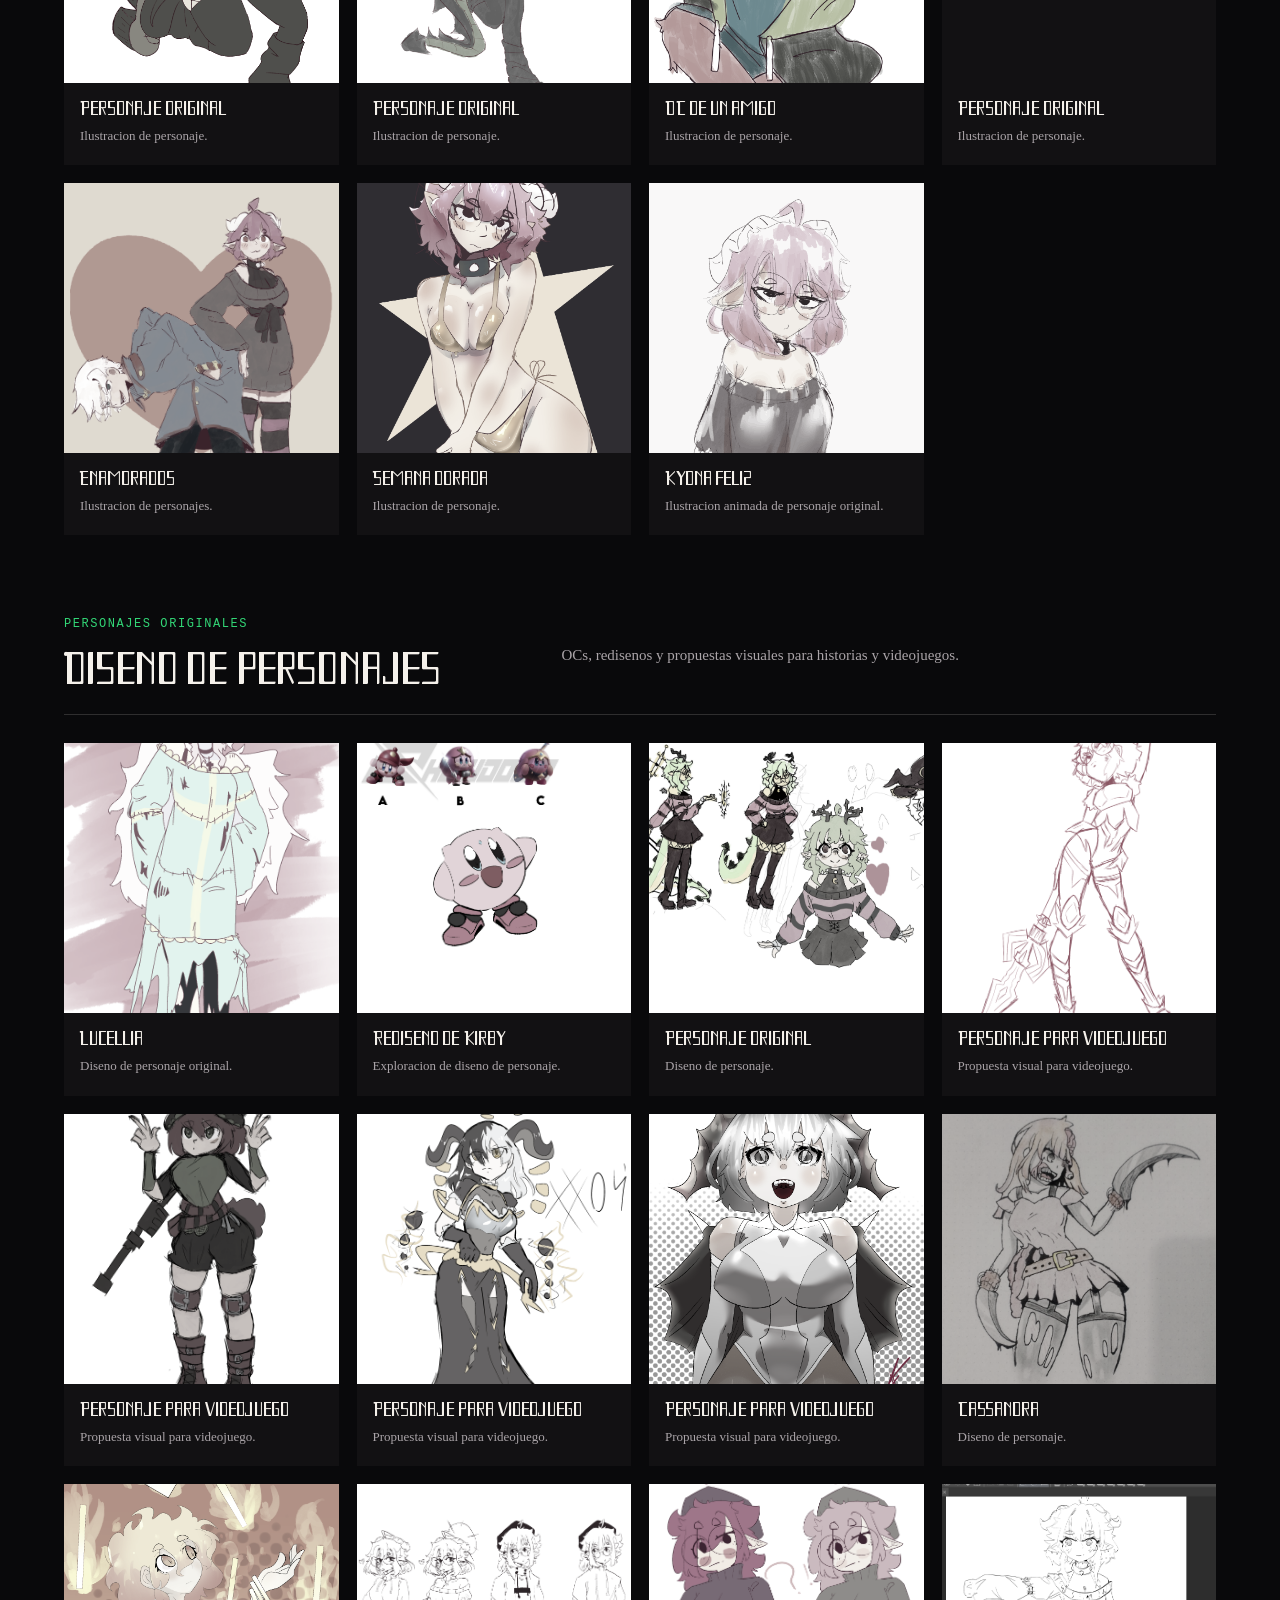
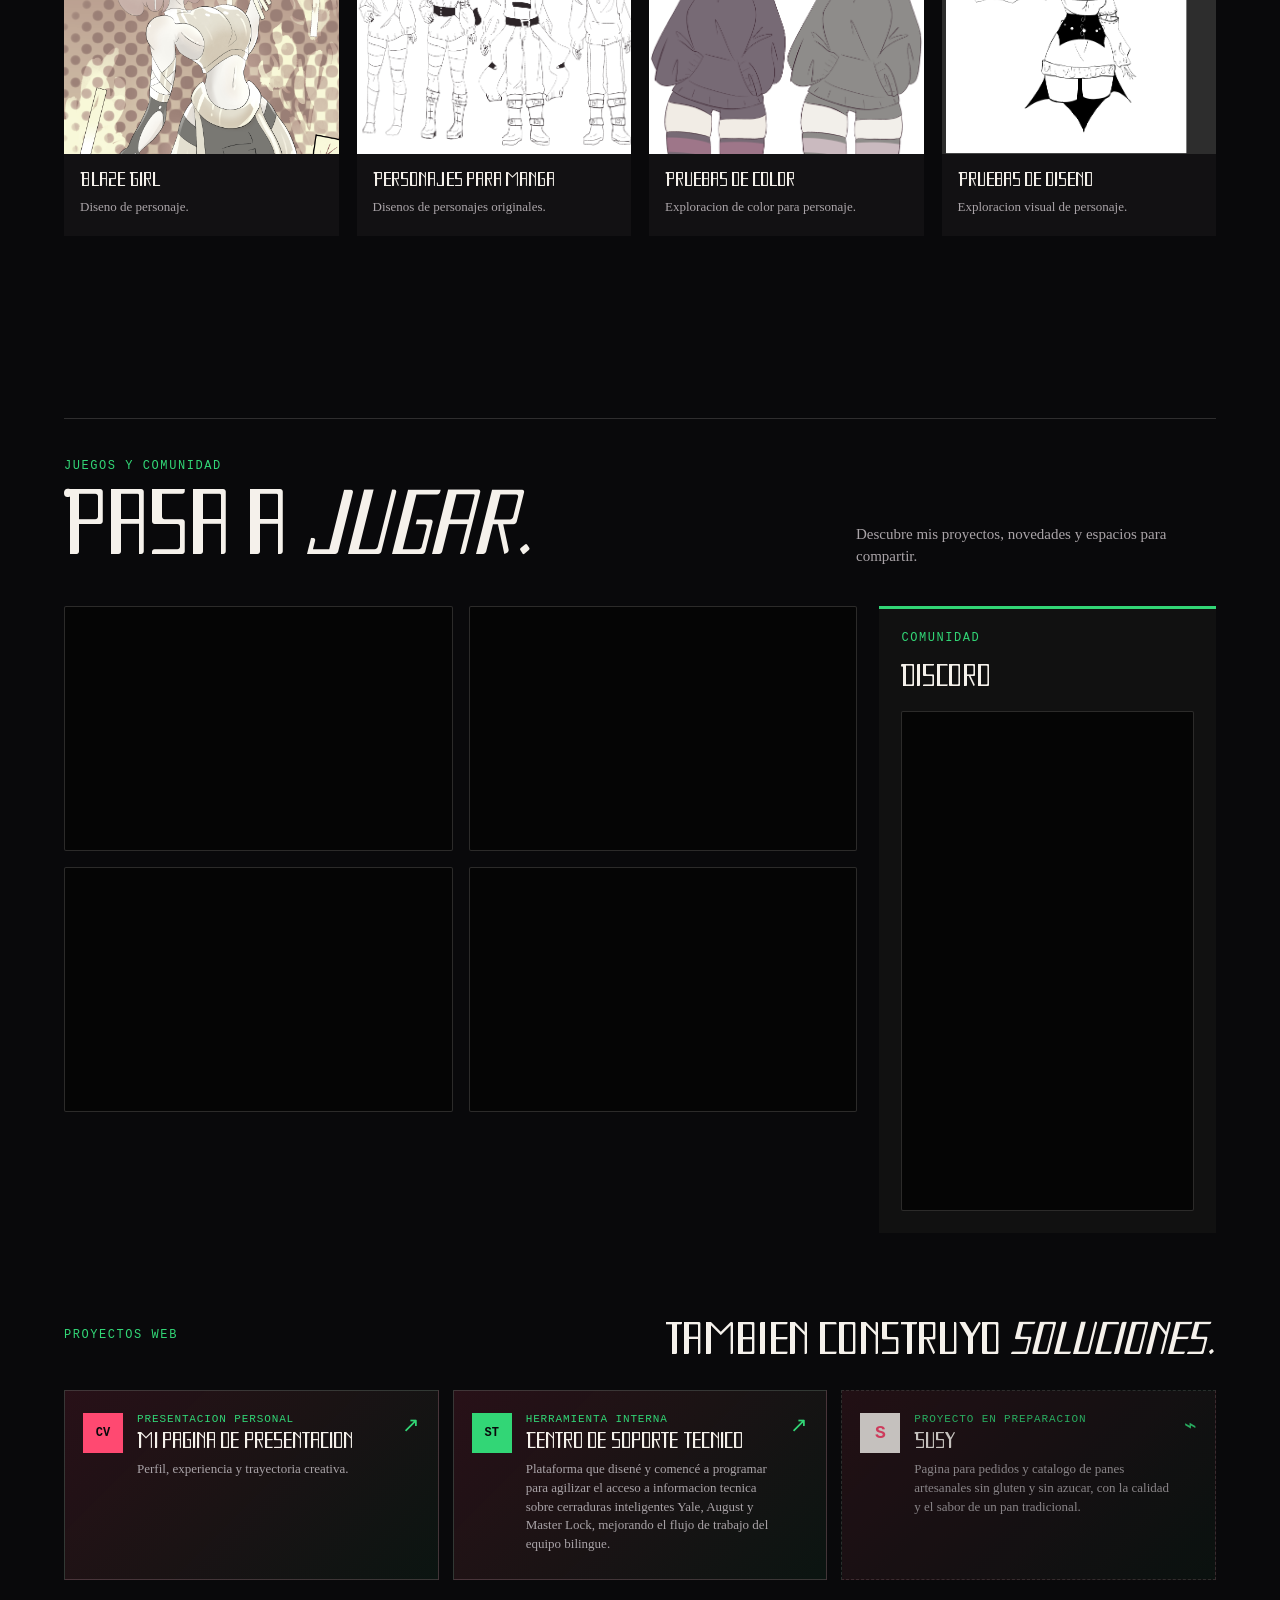
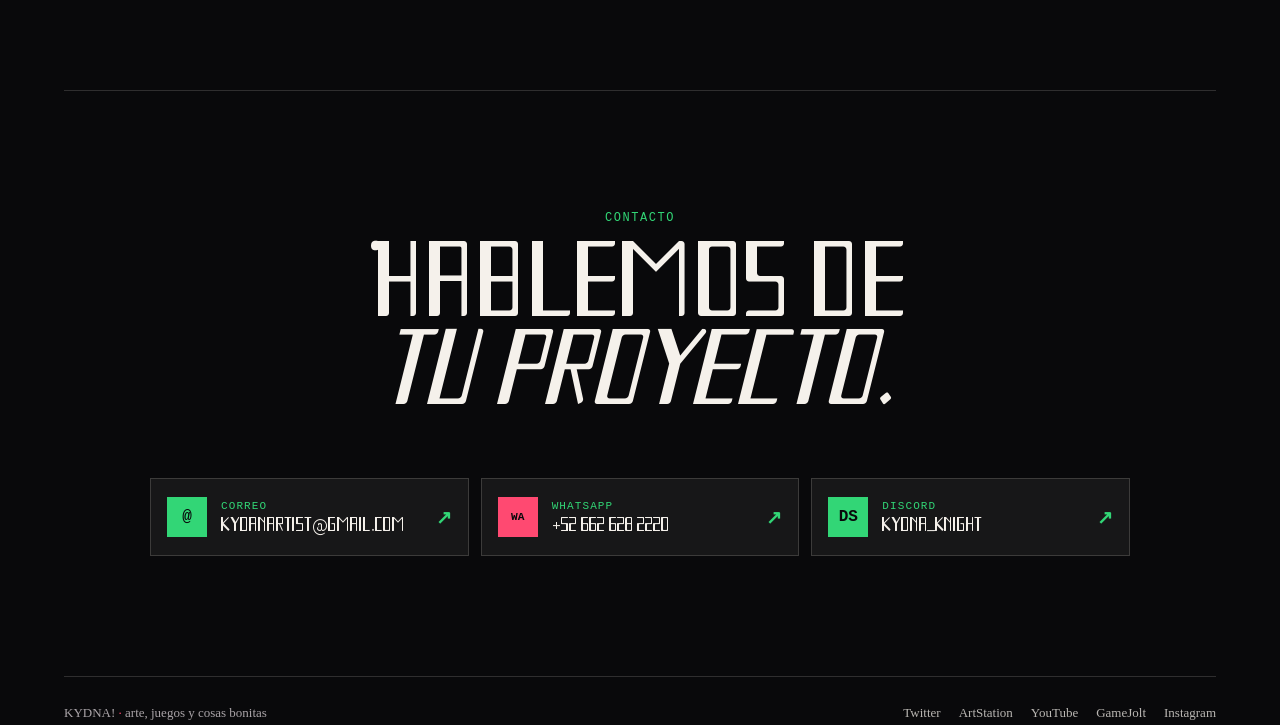
==== commit 4aeaa95a: "reestructuracion completa" ====
--- a/index.html
+++ b/index.html
@@ -1,111 +1,30 @@
-<!DOCTYPE html>
+<!doctype html>
 <html lang="es">
 <head>
     <meta charset="UTF-8">
     <meta name="viewport" content="width=device-width, initial-scale=1.0">
-    <title>KYDNA!</title>
-    <link rel="icon" href="gallery/ilustracion107_3_2.png" type="image/x-icon">
+    <meta name="description" content="Portafolio creativo de Kydna: ilustracion, modelado 3D y diseno de personajes.">
+    <title>KYDNA! | Portafolio creativo</title>
+    <link rel="icon" href="gallery/ilustracion107_3_2.png" type="image/png">
     <link rel="stylesheet" href="styles.css">
 </head>
 <body>
-    <div class="starfield" id="starfield"></div>
+    <div class="starfield" id="starfield" aria-hidden="true"></div>
     <div class="page-shell">
-        <div class="top-bar">
-            <a class="nav-button" href="portafolio.html">Ir al portafolio</a>
-            <div class="contact-header top-links">
-                <ul class="contact-links">
-                    <li><a href="https://twitter.com/kydanartist" target="_blank">Twitter</a></li>
-                    <li><a href="https://kydan_knight.artstation.com" target="_blank">ArtStation</a></li>
-                    <li><a href="https://www.youtube.com/@kydanknight73" target="_blank">YouTube</a></li>
-                    <li><a href="https://gamejolt.com/@kydanartist" target="_blank">Gamejolt</a></li>
-                </ul>
-            </div>
-        </div>
-        <header class="site-header">
-            <h1>KYDNA!</h1>
+        <header class="site-header" id="inicio">
+            <a class="brand" href="#inicio" aria-label="KYDNA, inicio">KYDNA<span>!</span></a>
+            <nav class="main-nav" aria-label="Navegacion principal"><a href="#sobre-mi">Sobre mi</a><a href="#portafolio">Portafolio</a><a href="#juegos">Juegos</a><a class="nav-cta" href="#contacto">Contacto <span aria-hidden="true">↘</span></a></nav>
         </header>
-        <div class="contenido-contenedor">
-            <div class="hero-banner-wrapper">
-                <img loading="lazy" src="gallery/kynafeliz.gif" alt="Banner" class="hero-banner">
-            </div>
-            <div class="section-intro">
-                <h2 class="skills-title">lo que se hacer</h2>
-                <a class="nav-button nav-button-centered" href="portafolio.html">Ir al portafolio</a>
-            </div>
-            <div class="skill-cards">
-                <div class="skill-card">
-                    <h3>Diseno de personajes</h3>
-                    <p>Conceptos visuales y personajes preparados para tus proyectos digitales y de juego.</p>
-                    <img loading="lazy" src="gallery/20251118_073243.jpg" alt="Diseno de personajes" class="skill-image">
-                </div>
-                <div class="skill-card">
-                    <h3>Modelado 3D</h3>
-                    <p>Creacion de modelos optimizados para animacion, presentacion y uso en videojuegos usando programas como Blender y Cinema4D.</p>
-                    <img loading="lazy" src="gallery/0919.gif" alt="Modelado 3D" class="skill-image">
-                </div>
-                <div class="skill-card">
-                    <h3>Ilustracion digital</h3>
-                    <p>Ilustraciones digitales para juegos, libros y otros proyectos creativos utilizando la herramienta de diseno digital Clip Studio Paint.</p>
-                    <img loading="lazy" src="gallery/ilustracion89.png" alt="Ilustración digital" class="skill-image">
-                </div>
-                <div class="skill-card">
-                    <h3>Desarrollo de juegos</h3>
-                    <p>Creacion de juegos y proyectos de desarrollo utilizando motores como Unity, Godot y Clickteam Fusion.</p>
-                    <img loading="lazy" src="gallery/in-the-flesh-1-2-screenshot-2022-03-26---19-30-43-09-hgs8p5ti.png" alt="Desarrollo de juegos" class="skill-image">
-                </div>
-            </div>
-            <div class="contact-table-wrapper">
-                <table class="contact-table">
-                    <tr>
-                        <td>
-                            <iframe src="https://widgets.gamejolt.com/package/v1?key=qhQCBNnn" frameborder="0" width="500" height="245"></iframe>
-                        </td>
-                        <td class="center">
-                            <iframe loading="lazy" src="https://widgets.gamejolt.com/package/v1?key=8TW4dLx9" frameborder="0" width="500" height="245"></iframe>
-                        </td>
-                    </tr>
-                    <tr>
-                        <td>
-                            <iframe loading="lazy" src="https://widgets.gamejolt.com/package/v1?key=dcZbhCcK" frameborder="0" width="500" height="245"></iframe>
-                        </td>
-                        <td class="center">
-                            <iframe loading="lazy" src="https://widgets.gamejolt.com/package/v1?key=Nu9aREQ4" frameborder="0" width="500" height="245"></iframe>
-                        </td>
-                    </tr>
-                    <tr>
-                        <td class="center">
-                            <iframe loading="lazy" src="https://discord.com/widget?id=1466927393607516244&theme=dark" width="350" height="500" allowtransparency="true" frameborder="0" sandbox="allow-popups allow-popups-to-escape-sandbox allow-same-origin allow-scripts"></iframe>
-                        </td>
-                    </tr>
-                </table>
-            </div>
-        </div>
-        <div class="bottom-footer">
-            <div class="netbox">
-                <a href="https://www.youtube.com/@kydanknight73" target="_blank" title="Subo videos interesantes C:">
-                    <img loading="lazy" src="icons/youtube.png" alt="YouTube">
-                </a>
-                <a href="https://twitter.com/kydanartist" target="_blank" title="Aqui twitteo webadas, subo mis dibujos y tiro basura c:">
-                    <img loading="lazy" src="icons/gorjeo.png" alt="Twitter">
-                </a>
-                <a href="https://tiktok.com/@kydanknight" target="_blank" title="Jure nunca usarlo, sin embargo sirve para farmear vistas o(￣▽￣)ｄ">
-                    <img loading="lazy" src="icons/tiki.png" alt="TikTok">
-                </a>
-                <a href="https://discord.gg/QUc47vJZPv" target="_blank" title="Convive con la comunidad y enterate de mas cosas que en twitter! (づ￣ 3￣)づ">
-                    <img loading="lazy" src="icons/discordia.png" alt="Discord">
-                </a>
-                <a href="https://gamejolt.com/@kydanartist" target="_blank" title="Descarga mis juegos y mira novedades sobre los proyectos que estoy desarrollando.">
-                    <img loading="lazy" src="icons/gamejolt.png" alt="GameJolt">
-                </a>
-                <a href="https://www.instagram.com/kydnak73" target="_blank" title="Mi instagram c:">
-                    <img loading="lazy" src="icons/insta.png" alt="Instagram">
-                </a>
-                <a href="https://www.twitch.tv/kydannn" target="_blank" title="Mi Ko-fi para donaciones y comisiones! o(*^▽^*)┛">
-                    <img loading="lazy" src="icons/twitch.png" alt="Twitch">
-                </a>
-            </div>
-        </div>
+        <main>
+            <section class="hero" aria-labelledby="hero-title"><div class="hero-copy"><p class="kicker">Artista digital · 3D · videojuegos</p><h1 id="hero-title">Porta<em>folio.</em></h1><a class="button button-primary" href="#portafolio">Ver mi trabajo <span aria-hidden="true">↓</span></a></div><div class="hero-art"><img src="gallery/kynafeliz.gif" alt="Kydna, personaje original sonriente" width="900" height="300"></div></section>
+            <section class="intro-section" id="sobre-mi" aria-labelledby="skills-title"><div class="section-heading"><p class="kicker">Lo que se hacer</p><h2 id="skills-title">Del boceto al <em>universo.</em></h2><a class="cv-link" href="https://aeulygarcia16-hue.github.io/cv-ashleyg/#inicio" target="_blank" rel="noreferrer">Ver mi pagina de presentacion <span aria-hidden="true">↗</span></a></div><div class="skill-grid"><article class="skill-card"><span class="skill-number">01</span><h3>Diseno de personajes</h3><p>Conceptos visuales y personajes listos para historias, juegos y proyectos digitales.</p></article><article class="skill-card"><span class="skill-number">02</span><h3>Modelado 3D</h3><p>Modelos optimizados para animacion, presentacion y videojuegos en Blender y Cinema4D.</p></article><article class="skill-card"><span class="skill-number">03</span><h3>Ilustracion digital</h3><p>Ilustraciones para juegos, libros y proyectos creativos con mucho color y personalidad.</p></article><article class="skill-card"><span class="skill-number">04</span><h3>Desarrollo de juegos</h3><p>Prototipos y experiencias creadas con Unity, Godot y Clickteam Fusion.</p></article></div></section>
+            <section class="portfolio-section" id="portafolio" aria-labelledby="portfolio-title"><div class="portfolio-heading"><div><p class="kicker">Una seleccion de trabajos</p><h2 id="portfolio-title">Portafolio<span>.</span></h2></div><div class="filter-tabs" id="filter-tabs" role="tablist" aria-label="Filtrar portafolio"></div></div><div id="portfolio-sections" class="portfolio-sections"><p class="loading">Cargando trabajos...</p></div></section>
+            <section class="community-section" id="juegos" aria-labelledby="community-title"><div class="community-heading"><div><p class="kicker">Juegos y comunidad</p><h2 id="community-title">Pasa a <em>jugar.</em></h2></div><p>Descubre mis proyectos, novedades y espacios para compartir.</p></div><div class="community-layout"><div class="games-grid"><iframe loading="lazy" src="https://widgets.gamejolt.com/package/v1?key=qhQCBNnn" title="Juego de Game Jolt 1"></iframe><iframe loading="lazy" src="https://widgets.gamejolt.com/package/v1?key=8TW4dLx9" title="Juego de Game Jolt 2"></iframe><iframe loading="lazy" src="https://widgets.gamejolt.com/package/v1?key=dcZbhCcK" title="Juego de Game Jolt 3"></iframe><iframe loading="lazy" src="https://widgets.gamejolt.com/package/v1?key=Nu9aREQ4" title="Juego de Game Jolt 4"></iframe></div><div class="discord-panel"><p class="kicker">Comunidad</p><h3>Discord</h3><iframe loading="lazy" src="https://discord.com/widget?id=1466927393607516244&amp;theme=dark" title="Servidor de Discord de Kydna" allowtransparency="true" sandbox="allow-popups allow-popups-to-escape-sandbox allow-same-origin allow-scripts"></iframe></div></div><div class="web-projects"><div class="web-projects-heading"><p class="kicker">Proyectos web</p><h3>Tambien construyo <em>soluciones.</em></h3></div><div class="web-project-grid"><a class="web-project-card" href="https://aeulygarcia16-hue.github.io/cv-ashleyg/#inicio" target="_blank" rel="noreferrer"><span class="project-icon">CV</span><span><small>Presentacion personal</small><strong>Mi pagina de presentacion</strong><b>Perfil, experiencia y trayectoria creativa.</b></span><i aria-hidden="true">↗</i></a><a class="web-project-card" href="https://kyknight73.github.io/support/" target="_blank" rel="noreferrer"><span class="project-icon support-icon">ST</span><span><small>Herramienta interna</small><strong>Centro de soporte tecnico</strong><b>Plataforma que disen&#233; y comenc&#233; a programar para agilizar el acceso a informacion tecnica sobre cerraduras inteligentes Yale, August y Master Lock, mejorando el flujo de trabajo del equipo bilingue.</b></span><i aria-hidden="true">↗</i></a><a class="web-project-card pending" href="" aria-label="Proyecto Susy, enlace pendiente"><span class="project-icon susy-icon">S</span><span><small>Proyecto en preparacion</small><strong>Susy</strong><b>Pagina para pedidos y catalogo de panes artesanales sin gluten y sin azucar, con la calidad y el sabor de un pan tradicional.</b></span><i aria-hidden="true">⌁</i></a></div></div></section>
+            <section class="contact-section" id="contacto" aria-labelledby="contact-title"><p class="kicker">Contacto</p><h2 id="contact-title">Hablemos de<br><em>tu proyecto.</em></h2><div class="contact-list"><a class="contact-item" href="mailto:kydanartist@gmail.com"><span class="contact-icon" aria-hidden="true">@</span><span><small>Correo</small>kydanartist@gmail.com</span><strong aria-hidden="true">↗</strong></a><a class="contact-item" href="https://wa.me/52662628220" target="_blank" rel="noreferrer"><span class="contact-icon whatsapp-icon" aria-hidden="true">WA</span><span><small>WhatsApp</small>+52 662 628 2220</span><strong aria-hidden="true">↗</strong></a><a class="contact-item" href="https://discord.com/users/kydna_knight" target="_blank" rel="noreferrer"><span class="contact-icon" aria-hidden="true">DS</span><span><small>Discord</small>kydna_knight</span><strong aria-hidden="true">↗</strong></a></div></section>
+        </main>
+        <footer class="site-footer"><p>KYDNA! <span>·</span> arte, juegos y cosas bonitas</p><div class="social-links" aria-label="Redes sociales"><a href="https://twitter.com/kydanartist" target="_blank" rel="noreferrer">Twitter</a><a href="https://kydan_knight.artstation.com" target="_blank" rel="noreferrer">ArtStation</a><a href="https://www.youtube.com/@kydanknight73" target="_blank" rel="noreferrer">YouTube</a><a href="https://gamejolt.com/@kydanartist" target="_blank" rel="noreferrer">GameJolt</a><a href="https://www.instagram.com/kydnak73" target="_blank" rel="noreferrer">Instagram</a></div></footer>
     </div>
+    <div class="carousel-modal" id="carouselModal" aria-hidden="true"><div class="carousel-content" role="dialog" aria-modal="true" aria-labelledby="carouselTitle"><button class="carousel-close" id="carouselClose" type="button" aria-label="Cerrar visor">×</button><button class="carousel-arrow prev" id="carouselPrev" type="button" aria-label="Trabajo anterior">‹</button><img id="carouselImage" class="carousel-image" src="" alt=""><div class="carousel-caption"><p class="kicker">Trabajo seleccionado</p><h3 id="carouselTitle"></h3><p id="carouselDesc"></p></div><button class="carousel-arrow next" id="carouselNext" type="button" aria-label="Siguiente trabajo">›</button></div></div>
     <script src="scripts.js"></script>
 </body>
-</html>
+</html>
--- a/styles.css
+++ b/styles.css
@@ -1,807 +1,31 @@
-/* Estilos principales de la página */
-@font-face {
-    font-family: 'Lucinta Luna';
-    src: url('lucinta_luna/Lucinta Luna.ttf') format('truetype');
-    font-weight: normal;
-    font-style: normal;
-}
-
-html, body {
-    height: 100%;
-    margin: 0;
-}
-
-body {
-    font-family: 'Lucinta Luna', Arial, sans-serif;
-    background: #000;
-    color: #fff;
-    overflow-x: hidden;
-}
-
-.starfield {
-    position: fixed;
-    inset: 0;
-    pointer-events: none;
-    overflow: hidden;
-    z-index: -1;
-    background: #000;
-}
-
-.star {
-    position: absolute;
-    background: radial-gradient(circle, rgba(255,255,255,0.95) 0%, rgba(255,255,255,0.35) 60%, transparent 100%);
-    border-radius: 50%;
-    opacity: 0;
-    animation: twinkle 4s ease-in-out infinite;
-}
-
-.star.small {
-    width: 2px;
-    height: 2px;
-    animation-duration: 3s;
-}
-
-.star.medium {
-    width: 3px;
-    height: 3px;
-    animation-duration: 4.5s;
-}
-
-.star.large {
-    width: 4px;
-    height: 4px;
-    animation-duration: 6s;
-}
-
-@keyframes twinkle {
-    0%, 100% {
-        opacity: 0.2;
-        transform: scale(1);
-    }
-    50% {
-        opacity: 1;
-        transform: scale(1.3);
-    }
-}
-
-.sistema-pestanas,
-.sistema-pestañas {
-    display: flex;
-    align-items: stretch;
-    min-height: 100vh;
-}
-
-.tab-contenedor {
-    display: flex;
-    flex-direction: column;
-    border-right: 2px solid #ff4971;
-    width: 140px;
-    height: 100vh;
-    box-sizing: border-box;
-    padding-top: 16px;
-    background-color: #000000;
-    position: sticky;
-    top: 0;
-}
-
-.tab-contenedor.collapsed {
-    width: 48px;
-}
-
-.tab-contenedor .label {
-    display: inline;
-}
-
-.tab-contenedor .icon {
-    display: none;
-}
-
-.tab-contenedor.collapsed .label {
-    display: none;
-}
-
-.tab-contenedor.collapsed .icon {
-    display: inline-flex;
-}
-
-.tab-contenedor.collapsed .tab-boton {
-    text-align: center;
-    padding-left: 0;
-    padding-right: 0;
-}
-
-.tab-boton .icon {
-    width: 24px;
-    height: 24px;
-    display: inline-flex;
-    align-items: center;
-    justify-content: center;
-}
-
-.tab-boton .icon img {
-    width: 20px;
-    height: 20px;
-    display: block;
-}
-
-.toggle-btn {
-    align-self: flex-end;
-    margin: 0 8px 12px 8px;
-    background: transparent;
-    border: none;
-    cursor: pointer;
-    font-size: 18px;
-    color: #32d676;
-}
-
-.tab-boton {
-    padding: 10px 14px;
-    cursor: pointer;
-    border: none;
-    background-color: #8b445a;
-    font-size: 14px;
-    margin-bottom: 6px;
-    text-align: left;
-    width: 100%;
-    box-sizing: border-box;
-    display: flex;
-    align-items: center;
-    gap: 8px;
-}
-
-.tab-boton:hover {
-    background-color: #e6e6e6;
-}
-
-.tab-boton.active {
-    background-color: #db2b57;
-    border-right: 3px solid #32d676;
-    font-weight: bold;
-}
-
-.page-shell {
-    max-width: 1440px;
-    margin: 0 auto;
-    padding: 18px;
-}
-
-.contenido-contenedor {
-    flex-grow: 1;
-    padding: 15px;
-}
-
-.profile-card {
-    display: flex;
-    gap: 20px;
-    align-items: center;
-    max-width: 800px;
-    background: #460e1a;
-    padding: 18px;
-    border-radius: 10px;
-    box-shadow: 0 6px 18px rgba(255, 0, 76, 0.301);
-    transition: all 0.3s ease;
-}
-
-.profile-card:hover {
-    transform: scale(1.02);
-    box-shadow: 0 10px 28px rgba(50, 214, 118, 0.25);
-}
-
-.profile-card {
-    flex-wrap: wrap;
-}
-
-.profile-photo {
-    flex: 0 0 140px;
-    width: 140px;
-    height: 140px;
-    overflow: hidden;
-    border-radius: 12px;
-    background: #ddd;
-    display: flex;
-    align-items: center;
-    justify-content: center;
-}
-
-.profile-photo img {
-    width: 100%;
-    height: 100%;
-    object-fit: cover;
-    display: block;
-}
-
-.profile-info {
-    flex: 1 1 auto;
-    min-width: 180px;
-}
-
-.profile-info h3 {
-    margin: 0 0 6px 0;
-    font-size: 22px;
-}
-
-.profile-info .role {
-    color: #32d676;
-    margin-bottom: 8px;
-}
-
-.profile-info .bio {
-    margin: 8px 0 12px 0;
-    color: #ffffff;
-}
-
-.profile-actions a {
-    display: inline-block;
-    background: #32d676;
-    color: #fff;
-    padding: 8px 12px;
-    border-radius: 6px;
-    text-decoration: none;
-    font-size: 14px;
-}
-
-.gallery-container {
-    display: flex;
-    flex-wrap: wrap;
-    justify-content: flex-start;
-    gap: 18px;
-    margin: 22px 0;
-    transform: skew(-5deg);
-    padding: 10px 0;
-}
-
-.gallery-card {
-    flex: 0 1 calc(16.666% - 18px);
-    max-width: calc(16.666% - 18px);
-    min-height: 280px;
-    display: flex;
-    flex-direction: column;
-    position: relative;
-    overflow: hidden;
-    transition: transform 0.3s ease;
-    border-radius: 18px;
-    box-shadow: 0 18px 42px rgba(0, 0, 0, 0.3);
-    background: #111;
-}
-
-.gallery-card:hover {
-    transform: scale(1.02);
-}
-
-.gallery-card img {
-    width: 100%;
-    height: auto;
-    aspect-ratio: 4 / 5;
-    object-fit: cover;
-    display: block;
-    transition: transform 0.5s ease, filter 0.5s ease;
-    filter: grayscale(100%);
-    transform: scale(1.05);
-}
-
-.gallery-card:hover img {
-    filter: grayscale(0);
-    transform: scale(1.1);
-}
-
-.gallery-card__head,
-.gallery-card__desc {
-    position: relative;
-    width: 100%;
-    color: #fff;
-    background: rgba(0, 0, 0, 0.75);
-    padding: 12px 14px;
-    overflow: hidden;
-    opacity: 0;
-    transform: translateY(10px);
-    transition: opacity 0.3s ease, transform 0.3s ease, max-height 0.3s ease;
-    max-height: 0;
-}
-
-.gallery-card__head {
-    font-size: 16px;
-}
-
-.gallery-card__desc {
-    font-size: 14px;
-    line-height: 1.5;
-}
-
-.gallery-card:hover .gallery-card__head,
-.gallery-card:hover .gallery-card__desc {
-    opacity: 1;
-    transform: translateY(0);
-    max-height: 200px;
-}
-
-.gallery-card a {
-    color: inherit;
-    text-decoration: none;
-    display: flex;
-    flex-direction: column;
-    width: 100%;
-}
-
-.section-wrapper {
-    margin-bottom: 24px;
-}
-
-/* Site header */
-.site-header {
-    display: flex;
-    align-items: center;
-    justify-content: center;
-    padding: 10px 12px;
-    margin: 0;
-}
-.site-header h1 {
-    margin: 0;
-    color: #ffffff;
-    font-size: clamp(36px, 6vw, 80px);
-    letter-spacing: 0.06em;
-    text-align: center;
-    text-transform: uppercase;
-    font-weight: 800;
-    line-height: 1.05;
-    text-shadow: 0 6px 24px rgba(0,0,0,0.6), 0 1px 0 rgba(255,255,255,0.02);
-}
-
-/* Move top contact links above header */
-.contact-header.top-links { display: flex; justify-content: center; padding: 12px 0 6px; }
-.contact-header.top-links .contact-links { display:flex; gap:12px; list-style:none; margin:0; padding:0; }
-.contact-header.top-links .contact-links a { color:#fff; background: rgba(255,255,255,0.04); padding:8px 12px; border-radius:8px; text-decoration:none; }
-
-.top-bar {
-    display: flex;
-    align-items: center;
-    justify-content: space-between;
-    gap: 18px;
-    margin-bottom: 14px;
-    flex-wrap: wrap;
-}
-.nav-button {
-    display: inline-flex;
-    align-items: center;
-    justify-content: center;
-    padding: 12px 18px;
-    border-radius: 14px;
-    border: 2px solid #ff4971;
-    background: rgba(255, 255, 255, 0.08);
-    color: #ffffff;
-    text-decoration: none;
-    font-weight: 700;
-    transition: background 0.2s ease, transform 0.2s ease;
-}
-.nav-button:hover {
-    background: rgba(255, 255, 255, 0.18);
-    transform: translateY(-1px);
-}
-
-.nav-button-centered {
-    display: inline-flex;
-    margin: 0;
-}
-
-.section-intro {
-    display: flex;
-    flex-direction: column;
-    align-items: center;
-    gap: 18px;
-    margin: 0 auto 34px;
-    text-align: center;
-    max-width: 760px;
-}
-
-/* Hero banner and skill cards */
-.hero-banner-wrapper {
-    width: 100%;
-    display: flex;
-    justify-content: center;
-    margin: 20px 0 22px;
-}
-.hero-banner {
-    width: 100%;
-    display: flex;
-    justify-content: center;
-    margin: 12px 0 16px;
-}
-.hero-banner {
-    width: 100%;
-    max-width: 1500px;
-    height: auto;
-    aspect-ratio: 3 / 1;
-    object-fit: cover;
-    border-radius: 22px;
-    box-shadow: 0 24px 48px rgba(0, 0, 0, 0.35);
-    background: #111;
-}
-.skills-title {
-    margin: 0;
-    color: #ffffff;
-    font-size: clamp(28px, 4vw, 42px);
-    text-transform: uppercase;
-    letter-spacing: 0.14em;
-}
-.skill-cards {
-    display: flex;
-    gap: 18px;
-    flex-wrap: nowrap;
-    justify-content: center;
-    margin: 20px 0 22px;
-    overflow-x: auto;
-    padding-bottom: 6px;
-}
-.skill-card {
-    flex: 0 1 calc((100% - 25px) / 4);
-    max-width: calc((100% - 25px) / 4);
-    min-width: 120px;
-    aspect-ratio: 5 / 6;
-    display: flex;
-    flex-direction: column;
-    justify-content: flex-start;
-    background: linear-gradient(180deg, rgba(50,214,118,0.18), rgba(0,0,0,0.08));
-    border: 2px solid #ff4971;
-    border-radius: 20px;
-    padding: 20px;
-    box-shadow: 0 14px 30px rgba(50,214,118,0.12);
-    transition: transform 0.3s ease, box-shadow 0.3s ease, background 0.3s ease, border-color 0.3s ease;
-}
-.skill-card:hover {
-    box-shadow: 0 24px 44px rgba(50,214,118,0.25);
-    background: linear-gradient(180deg, rgba(50,214,118,0.28), rgba(0,0,0,0.1));
-    border-color: #ff4971;
-}
-.skill-card h3 {
-    margin: 0 0 12px;
-    font-size: 20px;
-    color: #fff;
-}
-.skill-card p {
-    margin: 0;
-    color: #e5f8e7;
-    line-height: 1.6;
-}
-@media (max-width: 980px) {
-    .skill-cards { flex-wrap: wrap; }
-    .skill-card { flex: 0 1 40%; }
-}
-@media (max-width: 680px) {
-    .skill-card { flex: 0 1 100%; }
-}
-
-.section-toggle {
-    display: flex;
-    align-items: center;
-    justify-content: space-between;
-    width: 100%;
-    background: rgba(255,255,255,0.05);
-    border: 1px solid #ff4971;
-    color: #ffffff;
-    padding: 14px 18px;
-    border-radius: 14px;
-    cursor: pointer;
-    transition: background 0.25s ease, border-color 0.25s ease;
-    margin-bottom: 10px;
-}
-
-.section-toggle:hover {
-    background: rgba(255,255,255,0.1);
-    border-color: #ff7a98;
-}
-
-.section-toggle .title {
-    font-size: 18px;
-    font-weight: bold;
-    letter-spacing: 0.01em;
-    color: #ffffff;
-}
-
-.section-toggle .arrow {
-    transition: transform 0.3s ease;
-    display: inline-flex;
-    align-items: center;
-    justify-content: center;
-    font-size: 20px;
-    color: #32d676;
-}
-
-.section-toggle.collapsed .arrow {
-    transform: rotate(-90deg);
-}
-
-.section-content {
-    overflow: hidden;
-    transition: max-height 0.45s ease, opacity 0.35s ease;
-    max-height: 2000px;
-    opacity: 1;
-}
-
-.section-content.collapsed {
-    max-height: 0;
-    opacity: 0;
-}
-
-.carousel-modal {
-    display: none;
-    position: fixed;
-    inset: 0;
-    background: rgba(0, 0, 0, 0.85);
-    justify-content: center;
-    align-items: center;
-    z-index: 1000;
-    padding: 20px;
-}
-
-.carousel-modal.active {
-    display: flex;
-}
-
-.carousel-content {
-    position: relative;
-    width: min(1100px, 100%);
-    max-height: 90vh;
-    background: rgba(10, 10, 10, 0.96);
-    border-radius: 18px;
-    overflow: hidden;
-    display: flex;
-    align-items: center;
-    justify-content: center;
-    box-shadow: 0 22px 60px rgba(0, 0, 0, 0.5);
-}
-
-.carousel-image {
-    width: 100%;
-    max-height: 90vh;
-    object-fit: contain;
-    display: block;
-    background: #000;
-}
-
-.carousel-caption {
-    position: absolute;
-    bottom: 24px;
-    right: 24px;
-    max-width: 320px;
-    padding: 0;
-    background: transparent;
-    color: #fff;
-    display: flex;
-    flex-direction: column;
-    align-items: flex-start;
-    gap: 12px;
-    transition: background 0.6s ease, transform 0.6s ease, opacity 0.6s ease, padding 0.6s ease;
-    opacity: 1;
-    pointer-events: auto;
-}
-
-.carousel-caption:hover {
-    background: rgba(0, 0, 0, 0.72);
-    padding: 20px 22px;
-    border-radius: 18px;
-    transform: translateY(-3px);
-}
-
-.carousel-caption h3 {
-    margin: 0;
-    font-size: 22px;
-    letter-spacing: 0.02em;
-}
-
-.carousel-caption p {
-    margin: 0;
-    line-height: 1.6;
-    opacity: 0.9;
-}
-
-.carousel-close,
-.carousel-arrow {
-    position: absolute;
-    border: none;
-    background: rgba(0, 0, 0, 0.45);
-    color: #fff;
-    font-size: 28px;
-    width: 46px;
-    height: 46px;
-    border-radius: 50%;
-    cursor: pointer;
-    display: flex;
-    align-items: center;
-    justify-content: center;
-    transition: transform 0.2s ease, background 0.2s ease;
-}
-
-.carousel-close:hover,
-.carousel-arrow:hover {
-    transform: scale(1.05);
-    background: rgba(0, 0, 0, 0.7);
-}
-
-.carousel-close {
-    top: 18px;
-    right: 18px;
-    z-index: 1;
-}
-
-.carousel-arrow.prev {
-    left: 18px;
-    top: 50%;
-    transform: translateY(-50%);
-}
-
-.carousel-arrow.next {
-    right: 18px;
-    top: 50%;
-    transform: translateY(-50%);
-}
-
-.carousel-content .carousel-empty {
-    color: #fff;
-    padding: 40px;
-    text-align: center;
-}
-
-.contact-header {
-    display: flex;
-    align-items: center;
-    justify-content: flex-end;
-    gap: 16px;
-    flex-wrap: wrap;
-    margin-bottom: 18px;
-}
-
-.contact-header .logo {
-    display: inline-flex;
-    align-items: center;
-    gap: 10px;
-    color: #fff;
-    text-decoration: none;
-    font-weight: bold;
-    font-size: 18px;
-}
-
-.contact-header .logo img {
-    width: 44px;
-    height: 44px;
-    object-fit: contain;
-}
-
-.contact-links {
-    display: flex;
-    flex-wrap: wrap;
-    gap: 10px;
-    list-style: none;
-    padding: 0;
-    margin: 0;
-    margin-left: auto;
-}
-
-.contact-links li {
-    margin: 0;
-}
-
-.contact-links a {
-    color: #fff;
-    background: rgba(255,255,255,0.08);
-    padding: 10px 14px;
-    border-radius: 10px;
-    text-decoration: none;
-    transition: background 0.2s ease;
-    display: inline-block;
-}
-
-.contact-links a:hover {
-    background: rgba(255,255,255,0.18);
-}
-
-.contact-table {
-    width: 100%;
-    max-width: 1080px;
-    border-collapse: collapse;
-    margin: 0 auto;
-}
-
-.contact-table td {
-    vertical-align: top;
-    padding: 12px;
-}
-
-.contact-table iframe {
-    width: 100%;
-    border: 1px solid #333;
-    border-radius: 12px;
-    background: #000;
-}
-
-.contact-table td.center {
-    text-align: center;
-    position: relative;
-    top: 30px;
-}
-
-.copy-snippet {
-    background: rgba(255,255,255,0.06);
-    border: 1px dashed #666;
-    padding: 14px;
-    border-radius: 12px;
-    overflow-x: auto;
-    margin-top: 18px;
-    white-space: pre-wrap;
-    font-family: Consolas, monospace;
-    font-size: 13px;
-}
-
-.bottom-footer {
-    margin-top: 44px;
-    text-align: center;
-    color: #fff;
-    background: #ff4971;
-    padding: 22px 18px;
-    border-radius: 20px;
-}
-
-.bottom-footer .netbox {
-    display: flex;
-    flex-wrap: wrap;
-    justify-content: center;
-    gap: 14px;
-    margin: 0 auto;
-    padding: 16px;
-    border: 2px solid #32d676;
-    border-radius: 20px;
-    max-width: 820px;
-    background: rgba(0,0,0,0.08);
-}
-
-.bottom-footer .netbox a {
-    display: inline-flex;
-    align-items: center;
-    justify-content: center;
-}
-
-.bottom-footer .netbox img {
-    width: 50px;
-    height: auto;
-    transition: transform 0.2s ease;
-}
-
-.bottom-footer .netbox a:hover img {
-    transform: scale(1.06);
-}
-
-.contact-table-wrapper {
-    text-align: center;
-    margin-top: 7%;
-}
-
-@media (max-width:520px) {
-    .profile-card {
-        flex-direction: column;
-        align-items: center;
-    }
-    .profile-info {
-        text-align: center;
-    }
-    .contact-header {
-        flex-direction: column;
-        align-items: flex-start;
-    }
-    .contact-table,
-    .contact-table td {
-        display: block;
-        width: 100%;
-    }
-    .contact-table td {
-        padding: 6px 0;
-    }
-    .bottom-footer .netbox {
-        padding: 12px;
-    }
-}
-
-.contenido-tab {
-    display: none;
-}
-
-.contenido-tab.active {
-    display: block;
-}
+@font-face{font-family:Lucinta;src:url('lucinta_luna/Lucinta Luna.ttf') format('truetype');font-display:swap}
+:root{--ink:#09090b;--paper:#f5f1eb;--pink:#ff4971;--green:#32d676;--muted:#aaa4a8;--line:rgba(245,241,235,.16);--display:Lucinta,Georgia,serif}
+*{box-sizing:border-box}html{scroll-behavior:smooth}body{margin:0;background:var(--ink);color:var(--paper);font-family:var(--display);overflow-x:hidden}body.modal-open{overflow:hidden}.starfield{position:fixed;inset:0;z-index:-1;overflow:hidden;background:radial-gradient(circle at 80% 8%,#24111b 0,transparent 28%),radial-gradient(circle at 12% 70%,#0d241b 0,transparent 26%),var(--ink);pointer-events:none}.star{position:absolute;width:2px;height:2px;border-radius:50%;background:var(--paper);opacity:.15;animation:twinkle 4s ease-in-out infinite}.star.medium{width:3px;height:3px}.star.large{width:4px;height:4px}@keyframes twinkle{50%{opacity:.8;transform:scale(1.6)}}
+.page-shell{max-width:1440px;margin:auto;padding:0 5vw}.site-header{display:flex;justify-content:space-between;align-items:center;padding:28px 0;border-bottom:1px solid var(--line);position:relative;z-index:1}.brand{color:var(--paper);font:700 clamp(1.6rem,3vw,2.4rem)/1 var(--display);letter-spacing:.04em;text-decoration:none}.brand span,.portfolio-heading h2 span{color:var(--pink)}.main-nav{display:flex;align-items:center;gap:clamp(14px,3vw,38px);font-size:1rem}.main-nav a{color:var(--paper);text-decoration:none;opacity:.76;transition:opacity .2s ease}.main-nav a:hover,.social-links a:hover{opacity:1}.main-nav .nav-cta{border:1px solid var(--pink);padding:10px 16px;opacity:1}.nav-cta span{color:var(--green);margin-left:8px}
+.hero{min-height:650px;display:grid;grid-template-columns:minmax(0,.85fr) minmax(0,1.5fr);gap:5vw;align-items:center;padding:clamp(70px,10vw,150px) 0 110px}.hero-copy{min-width:0}.kicker{margin:0 0 18px;color:var(--green);font:12px/1.3 monospace;letter-spacing:.13em;text-transform:uppercase}.hero h1,.section-heading h2,.portfolio-heading h2,.contact-section h2{margin:0;font-weight:400;line-height:.98;letter-spacing:.01em}.hero h1{font-size:clamp(3.2rem,6.5vw,7rem);overflow-wrap:anywhere}.hero h1 em{color:var(--pink);font-style:normal}.hero-lede{max-width:390px;color:var(--muted);font:17px/1.55 Georgia,serif;margin:28px 0 34px}.button{display:inline-flex;align-items:center;gap:22px;color:var(--ink);text-decoration:none;font-size:1rem;padding:15px 20px;transition:transform .2s ease,background .2s ease}.button:hover{transform:translateY(-3px)}.button-primary{background:var(--green)}.button-primary span{font-size:1.2em}.hero-art{position:relative;min-width:0}.hero-art img{display:block;width:100%;height:auto;aspect-ratio:3/1;object-fit:cover;filter:saturate(.8);box-shadow:24px 24px 0 var(--pink)}.hero-stamp{position:absolute;right:-22px;top:-36px;color:var(--ink);background:var(--green);padding:18px 16px;font-size:13px;line-height:1.25;transform:rotate(7deg);text-align:center}.hero-stamp b{display:block;color:var(--pink);font-size:24px}
+.intro-section{padding:100px 0;border-top:1px solid var(--line)}.section-heading h2{font-size:clamp(2.8rem,6vw,6rem)}.skill-grid{display:grid;grid-template-columns:repeat(4,1fr);gap:1px;background:var(--line);margin-top:65px}.skill-card{background:var(--ink);padding:28px 24px;min-height:210px;border-top:3px solid transparent;transition:border-color .2s ease,background .2s ease}.skill-card:hover{border-color:var(--pink);background:#110d10}.skill-number{color:var(--pink);font:12px monospace}.skill-card h3{font-size:1.3rem;font-weight:400;margin:42px 0 14px}.skill-card p,.group-heading>p:last-child{margin:0;color:var(--muted);font:15px/1.5 Georgia,serif}
+.portfolio-section{padding:100px 0}.portfolio-heading{display:flex;justify-content:space-between;align-items:end;gap:30px;margin-bottom:65px}.portfolio-heading h2{font-size:clamp(3.2rem,7vw,7rem)}.filter-tabs{display:flex;flex-wrap:wrap;justify-content:flex-end;gap:8px}.filter-tab{cursor:pointer;color:var(--paper);background:transparent;border:1px solid var(--line);padding:10px 14px;font:13px var(--display);transition:background .2s ease,border-color .2s ease}.filter-tab:hover,.filter-tab.active{background:var(--pink);border-color:var(--pink);color:var(--ink)}.portfolio-group{margin-bottom:82px}.group-heading{display:grid;grid-template-columns:1fr 1.4fr;column-gap:30px;border-bottom:1px solid var(--line);padding-bottom:20px;margin-bottom:28px}.group-heading .kicker{grid-column:1}.group-heading h3{grid-column:1;font-size:clamp(1.7rem,3vw,2.7rem);font-weight:400;margin:0}.group-heading>p:last-child{grid-column:2;grid-row:1/3;align-self:center;max-width:430px}.gallery-container{display:grid;grid-template-columns:repeat(4,1fr);gap:18px}.gallery-card{min-width:0;background:#121113;transition:transform .25s ease}.gallery-card:hover{transform:translateY(-5px)}.gallery-card-button{display:block;width:100%;padding:0;border:0;background:none;color:var(--paper);text-align:left;cursor:pointer;font-family:inherit}.gallery-card img{display:block;width:100%;height:270px;object-fit:cover;filter:grayscale(.75);transition:filter .3s ease,transform .3s ease}.gallery-card:hover img{filter:grayscale(0);transform:scale(1.02)}.gallery-card-content{display:flex;flex-direction:column;gap:8px;padding:17px 16px 20px}.gallery-card-content strong{font-size:1.05rem;font-weight:400}.gallery-card-content span{color:var(--muted);font:13px/1.4 Georgia,serif}.loading{color:var(--muted);font:16px Georgia,serif}
+.contact-section{border-top:1px solid var(--line);padding:120px 0;text-align:center}.contact-section h2{font-size:clamp(3rem,7vw,7rem);margin-bottom:38px}.site-footer{display:flex;justify-content:space-between;gap:25px;align-items:center;border-top:1px solid var(--line);padding:28px 0 42px;color:var(--muted);font:13px Georgia,serif}.site-footer p{margin:0}.site-footer p span{color:var(--pink)}.social-links{display:flex;gap:18px;flex-wrap:wrap;justify-content:flex-end}.social-links a{color:var(--paper);text-decoration:none;opacity:.75}
+.carousel-modal{position:fixed;inset:0;display:none;align-items:center;justify-content:center;padding:25px;background:rgba(3,3,4,.9);z-index:10}.carousel-modal.active{display:flex}.carousel-content{position:relative;display:grid;grid-template-columns:minmax(0,1fr) 300px;max-width:1100px;width:100%;max-height:90vh;background:#111;box-shadow:0 20px 80px #000}.carousel-image{width:100%;height:80vh;object-fit:contain;background:#050505}.carousel-caption{align-self:end;padding:28px}.carousel-caption h3{font-size:1.7rem;font-weight:400;margin:0 0 14px}.carousel-caption p:last-child{color:var(--muted);font:15px/1.5 Georgia,serif}.carousel-close,.carousel-arrow{position:absolute;z-index:1;width:44px;height:44px;border:1px solid var(--line);background:rgba(0,0,0,.6);color:var(--paper);cursor:pointer;font-size:30px;line-height:1}.carousel-close{top:14px;right:14px}.carousel-arrow{top:50%;transform:translateY(-50%)}.carousel-arrow.prev{left:14px}.carousel-arrow.next{right:14px}.carousel-close:hover,.carousel-arrow:hover{background:var(--pink);color:var(--ink)}
+@media(max-width:850px){.hero{grid-template-columns:1fr;padding-top:80px}.hero-art{margin-top:25px}.skill-grid{grid-template-columns:repeat(2,1fr)}.gallery-container{grid-template-columns:repeat(3,1fr)}.portfolio-heading{align-items:start;flex-direction:column}.filter-tabs{justify-content:flex-start}.carousel-content{grid-template-columns:1fr}.carousel-image{height:60vh}.carousel-caption{position:absolute;bottom:0;left:0;right:0;background:linear-gradient(transparent,#111);padding-top:70px}.carousel-caption .kicker{margin-bottom:8px}}
+@media(max-width:560px){.page-shell{padding:0 20px}.site-header{align-items:flex-start}.main-nav{gap:12px;font-size:13px}.main-nav a:nth-child(1){display:none}.main-nav .nav-cta{padding:8px 10px}.hero{min-height:0;padding:75px 0 95px}.hero-art img{box-shadow:10px 10px 0 var(--pink)}.hero-stamp{right:-8px;top:-26px;padding:12px;font-size:11px}.intro-section,.portfolio-section{padding:75px 0}.skill-grid{grid-template-columns:1fr}.skill-card{min-height:0}.skill-card h3{margin-top:25px}.gallery-container{grid-template-columns:repeat(2,1fr);gap:10px}.gallery-card img{height:210px}.group-heading{display:block}.group-heading h3{margin-bottom:10px}.site-footer{align-items:flex-start;flex-direction:column}.social-links{justify-content:flex-start}.contact-section{padding:85px 0}.carousel-modal{padding:10px}.carousel-image{height:55vh}.carousel-caption{padding:55px 18px 18px}.carousel-caption h3{font-size:1.35rem}}
+@media(prefers-reduced-motion:reduce){*,*::before,*::after{scroll-behavior:auto!important;animation-duration:.01ms!important;transition-duration:.01ms!important}}
+
+/* Header compacto y filtros con mayor contraste */
+.site-header{position:sticky;top:0;z-index:5;transition:padding .25s ease,background .25s ease,backdrop-filter .25s ease}
+.site-header.is-scrolled{padding:12px 18px;margin:0 -18px;background:rgba(9,9,11,.88);backdrop-filter:blur(12px);border-bottom-color:var(--pink)}
+.brand{transition:font-size .25s ease}.is-scrolled .brand{font-size:1.45rem}.is-scrolled .main-nav .nav-cta{padding:7px 12px}
+.filter-tabs{gap:10px}.filter-tab{background:rgba(245,241,235,.09);border:2px solid rgba(245,241,235,.42);border-radius:2px;padding:12px 18px;font-size:15px;box-shadow:0 3px 0 rgba(255,73,113,.3);transition:background .2s ease,border-color .2s ease,color .2s ease,transform .2s ease,box-shadow .2s ease}
+.filter-tab:hover,.filter-tab:focus-visible{background:rgba(255,73,113,.22);border-color:var(--pink);box-shadow:0 4px 0 var(--pink);transform:translateY(-2px);outline:none}.filter-tab.active{background:var(--pink);border-color:var(--pink);color:var(--ink);box-shadow:0 4px 0 var(--green)}
+
+.hero{min-height:0;display:flex;flex-direction:column;align-items:stretch;gap:34px;padding:54px 0 86px}
+.hero-copy{text-align:center}.hero-copy .kicker{margin-bottom:14px}.hero h1{font-size:clamp(3.2rem,7vw,7rem)}.hero-copy .button{margin-top:28px}
+.hero-art{width:min(100%,900px);margin:0 auto}
+.community-section{padding:40px 0 110px;border-top:1px solid var(--line)}.community-heading{display:flex;justify-content:space-between;align-items:end;gap:30px;margin-bottom:38px}.community-heading h2{font-size:clamp(2.8rem,6vw,6rem);font-weight:400;line-height:.98;margin:0}.community-heading>p{max-width:360px;margin:0;color:var(--muted);font:15px/1.5 Georgia,serif}.community-layout{display:grid;grid-template-columns:minmax(0,1.65fr) minmax(240px,.7fr);gap:22px;align-items:start}.games-grid{display:grid;grid-template-columns:repeat(2,minmax(0,1fr));gap:16px}.games-grid iframe,.discord-panel iframe{display:block;width:100%;border:1px solid var(--line);background:#050505;border-radius:2px}.games-grid iframe{height:245px}.discord-panel{padding:22px;background:#111;border-top:3px solid var(--green)}.discord-panel h3{font-size:1.6rem;font-weight:400;margin:0 0 18px}.discord-panel iframe{height:500px}
+.web-projects{margin-top:90px}.web-projects-heading{display:flex;align-items:end;justify-content:space-between;gap:30px;margin-bottom:28px}.web-projects-heading h3{margin:0;font-size:clamp(1.8rem,3vw,2.8rem);font-weight:400;line-height:1}.web-project-grid{display:grid;grid-template-columns:repeat(3,minmax(0,1fr));gap:14px}.web-project-card{display:flex;align-items:flex-start;gap:14px;min-width:0;min-height:190px;padding:22px 18px;color:var(--paper);background:linear-gradient(135deg,rgba(255,73,113,.13),rgba(50,214,118,.06));border:1px solid var(--line);text-decoration:none;transition:transform .25s ease,border-color .25s ease,background .25s ease}.web-project-card:hover{transform:translateY(-5px);border-color:var(--pink);background:linear-gradient(135deg,rgba(255,73,113,.23),rgba(50,214,118,.1))}.project-icon{display:grid;place-items:center;flex:0 0 40px;width:40px;height:40px;color:var(--ink);background:var(--pink);font:700 12px monospace}.support-icon{background:var(--green)}.susy-icon{background:var(--paper);color:var(--pink);font-size:18px}.web-project-card>span:nth-child(2){display:flex;flex-direction:column;gap:7px;min-width:0}.web-project-card small{color:var(--green);font:11px monospace;text-transform:uppercase;letter-spacing:.08em}.web-project-card strong{font-size:1.15rem;font-weight:400}.web-project-card b{color:var(--muted);font:13px/1.45 Georgia,serif;font-weight:400}.web-project-card i{margin-left:auto;color:var(--green);font-style:normal;font-size:1.3rem}.web-project-card.pending{border-style:dashed;opacity:.8;cursor:default}.web-project-card.pending:hover{transform:none;border-color:var(--green)}
+@media(max-width:850px){.community-heading{align-items:start;flex-direction:column}.community-layout{grid-template-columns:1fr}.discord-panel iframe{max-width:420px}}
+@media(max-width:850px){.web-projects{margin-top:70px}.web-project-grid{grid-template-columns:1fr 1fr}.web-project-card:last-child{grid-column:1/-1}}
+@media(max-width:560px){.community-section{padding:20px 0 75px}.games-grid{grid-template-columns:1fr}.games-grid iframe{height:245px}.discord-panel{padding:18px}.discord-panel iframe{height:460px}.contact-list{grid-template-columns:1fr;margin-top:42px}.contact-item{padding:15px 13px}}
+.section-heading{position:relative}.cv-link{display:inline-flex;align-items:center;gap:14px;margin-top:28px;color:var(--paper);border-bottom:1px solid var(--green);padding-bottom:8px;text-decoration:none;font-size:1rem;transition:color .2s ease,border-color .2s ease}.cv-link span{color:var(--green);font-size:1.2rem}.cv-link:hover{color:var(--green);border-color:var(--pink)}
+.contact-list{display:grid;grid-template-columns:repeat(3,minmax(0,1fr));max-width:980px;margin:58px auto 0;gap:12px;text-align:left}.contact-item{display:flex;align-items:center;gap:14px;min-width:0;padding:18px 16px;color:var(--paper);background:rgba(245,241,235,.06);border:1px solid var(--line);text-decoration:none;transition:background .2s ease,border-color .2s ease,transform .2s ease}.contact-item:hover{background:rgba(255,73,113,.13);border-color:var(--pink);transform:translateY(-3px)}.contact-icon{display:grid;place-items:center;flex:0 0 40px;width:40px;height:40px;color:var(--ink);background:var(--green);font:700 1rem monospace}.whatsapp-icon{background:var(--pink);font-size:.7rem}.contact-item span:nth-child(2){display:flex;flex-direction:column;gap:5px;min-width:0;overflow-wrap:anywhere}.contact-item small{color:var(--green);font:11px monospace;text-transform:uppercase;letter-spacing:.1em}.contact-item strong{margin-left:auto;color:var(--green);font-size:1.2rem}
+@media(max-width:560px){.contact-list{grid-template-columns:1fr;margin-top:42px}.contact-item{padding:15px 13px}}
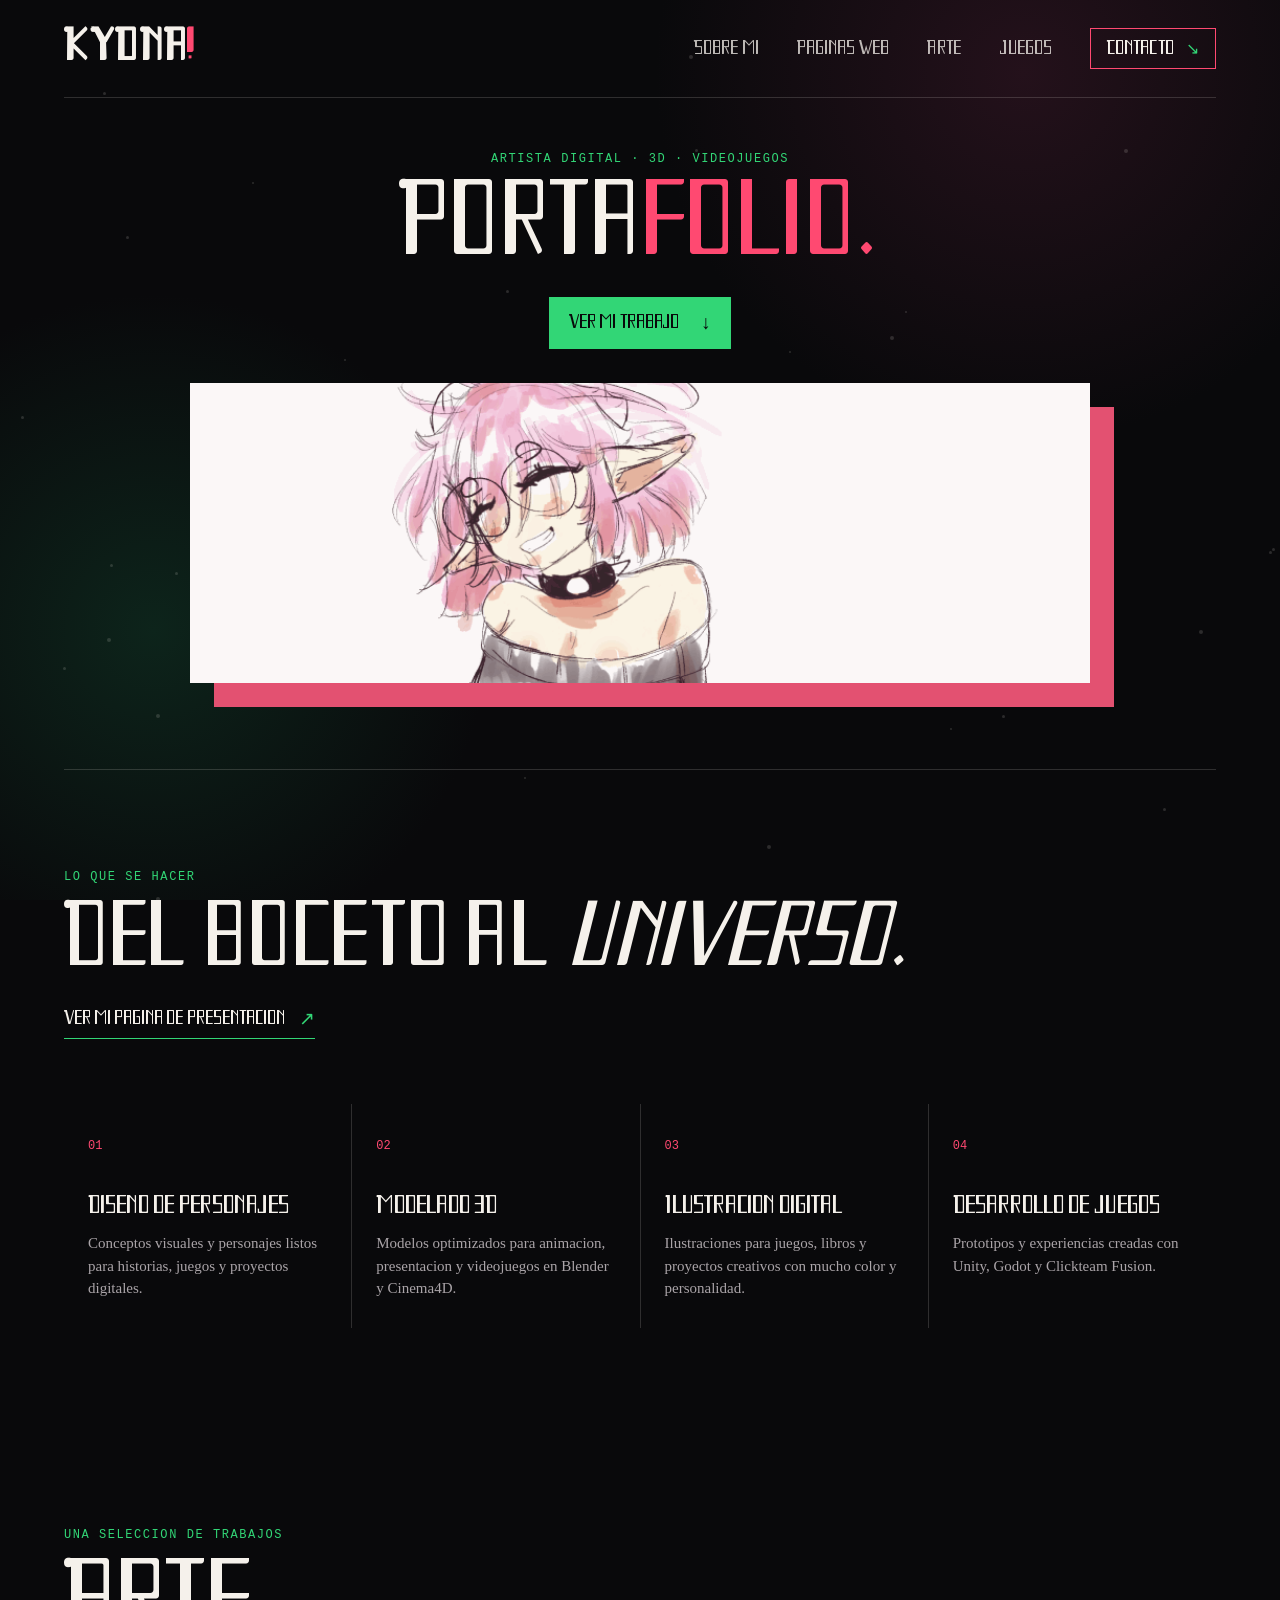
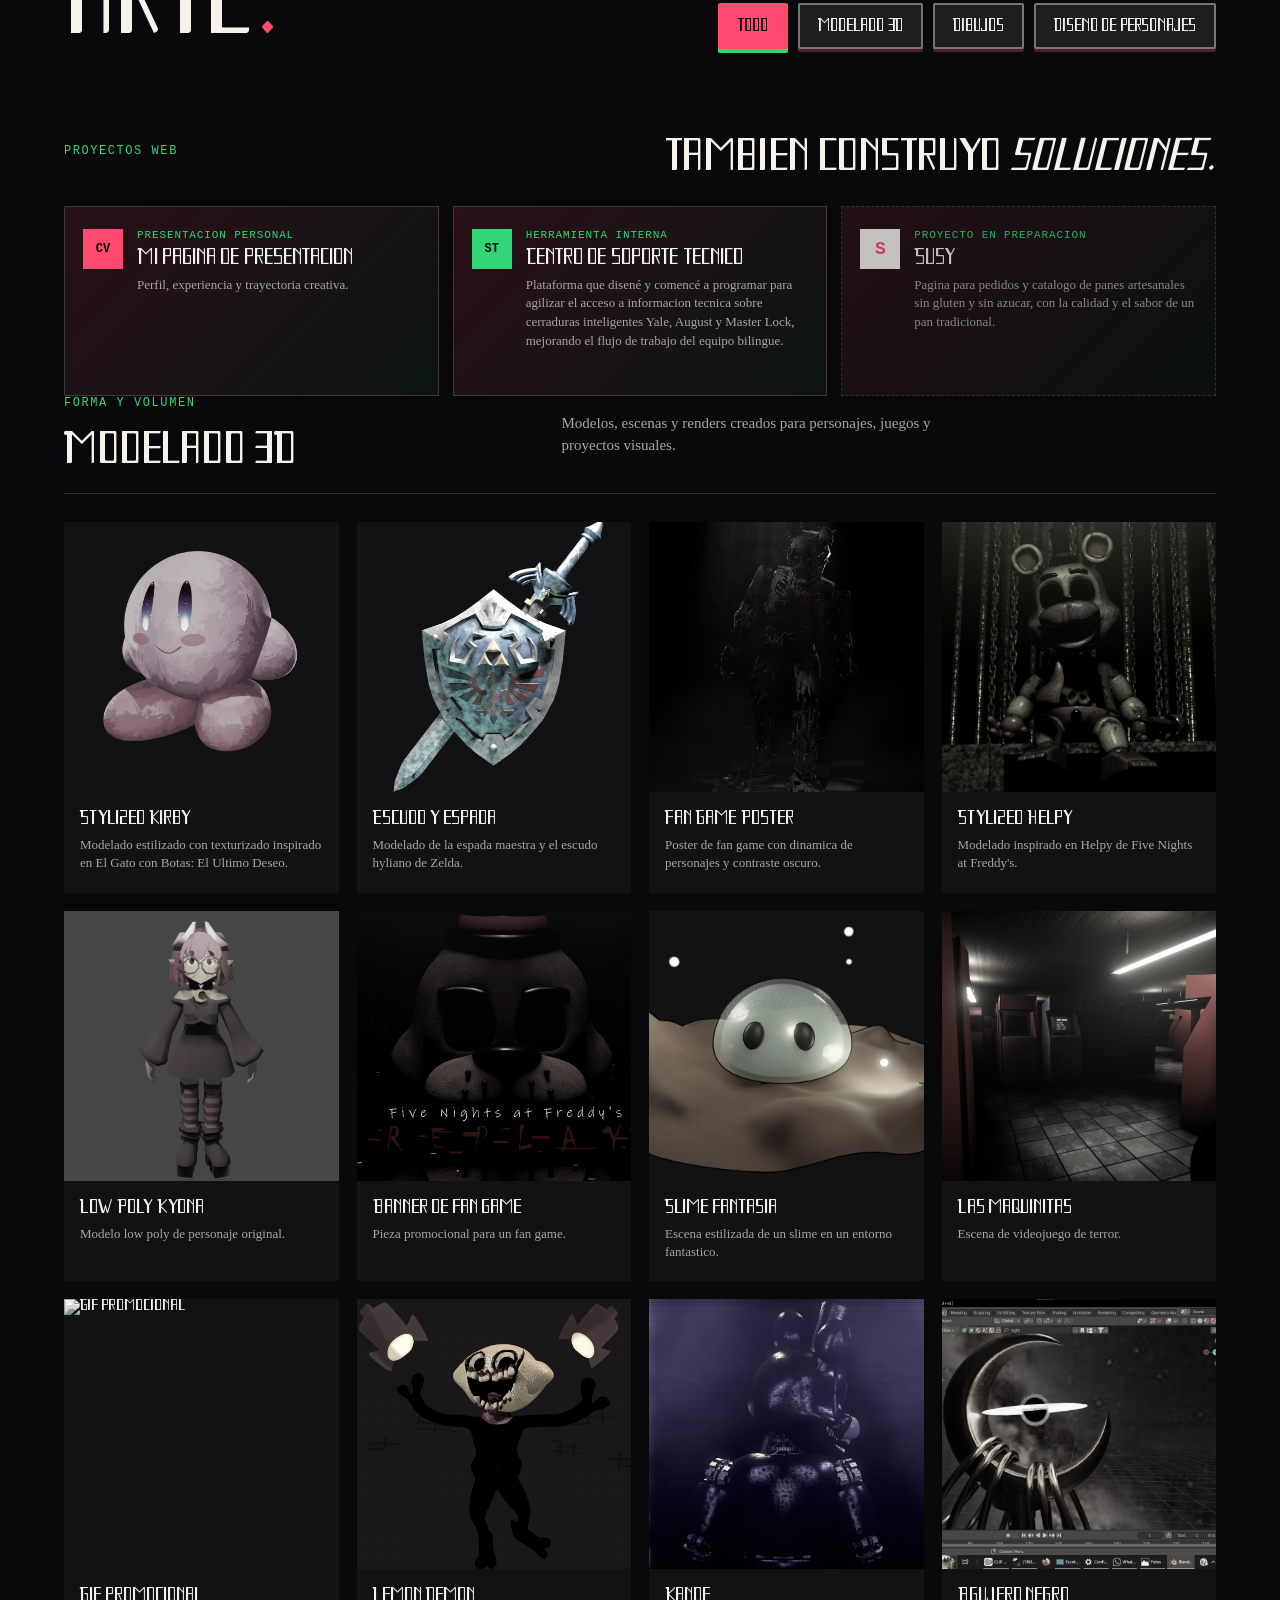
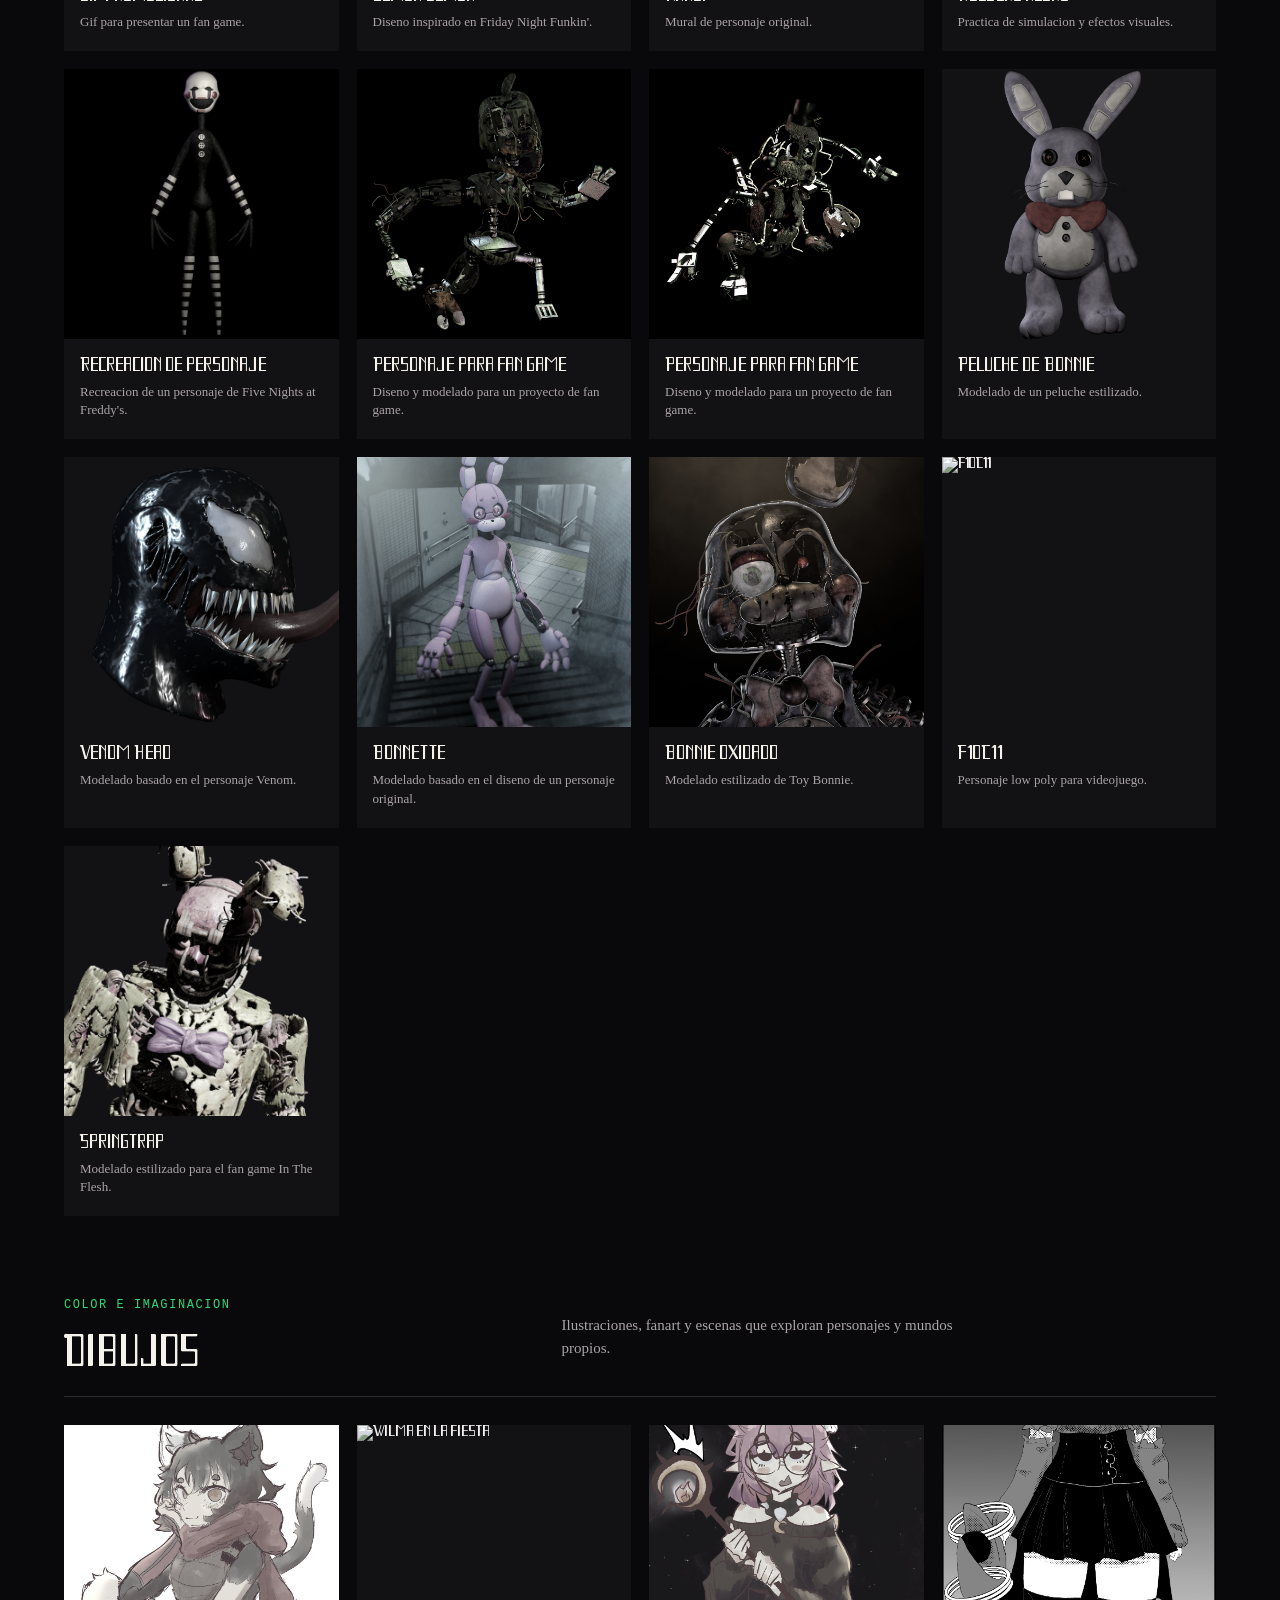
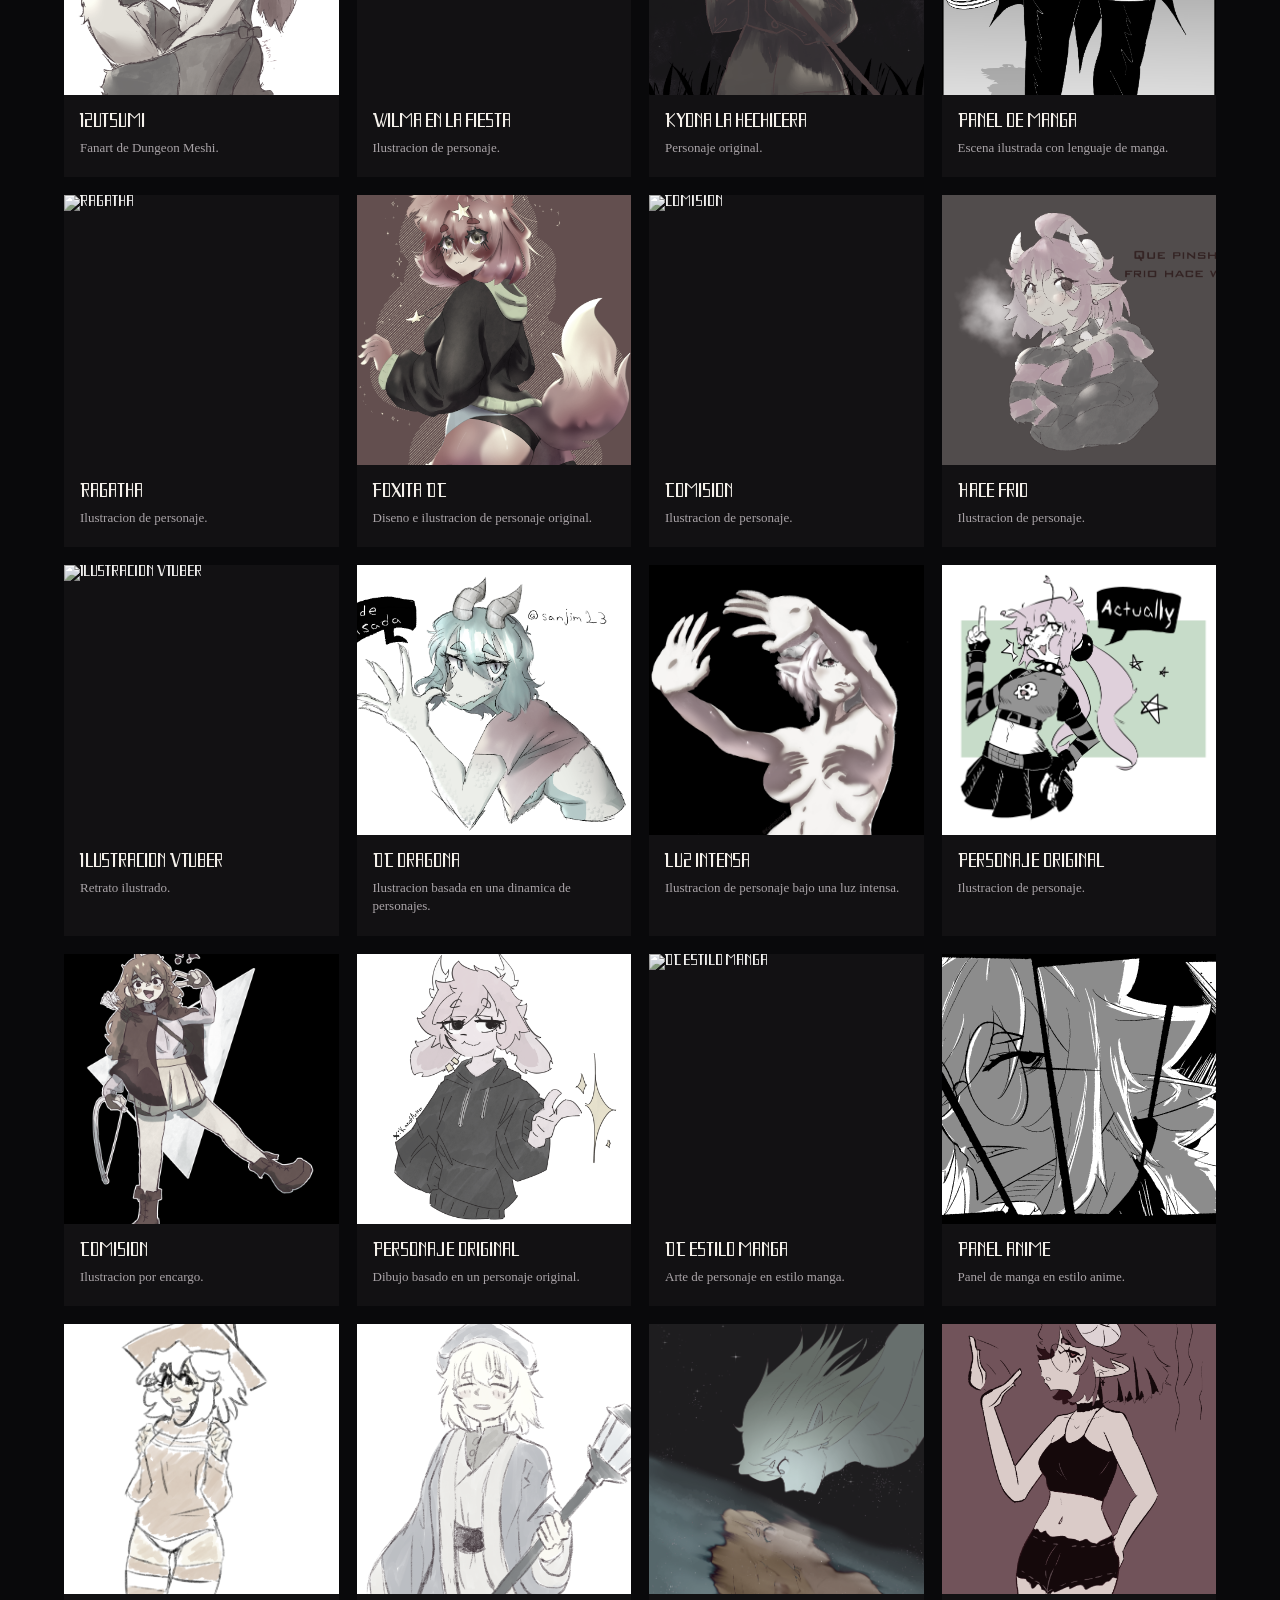
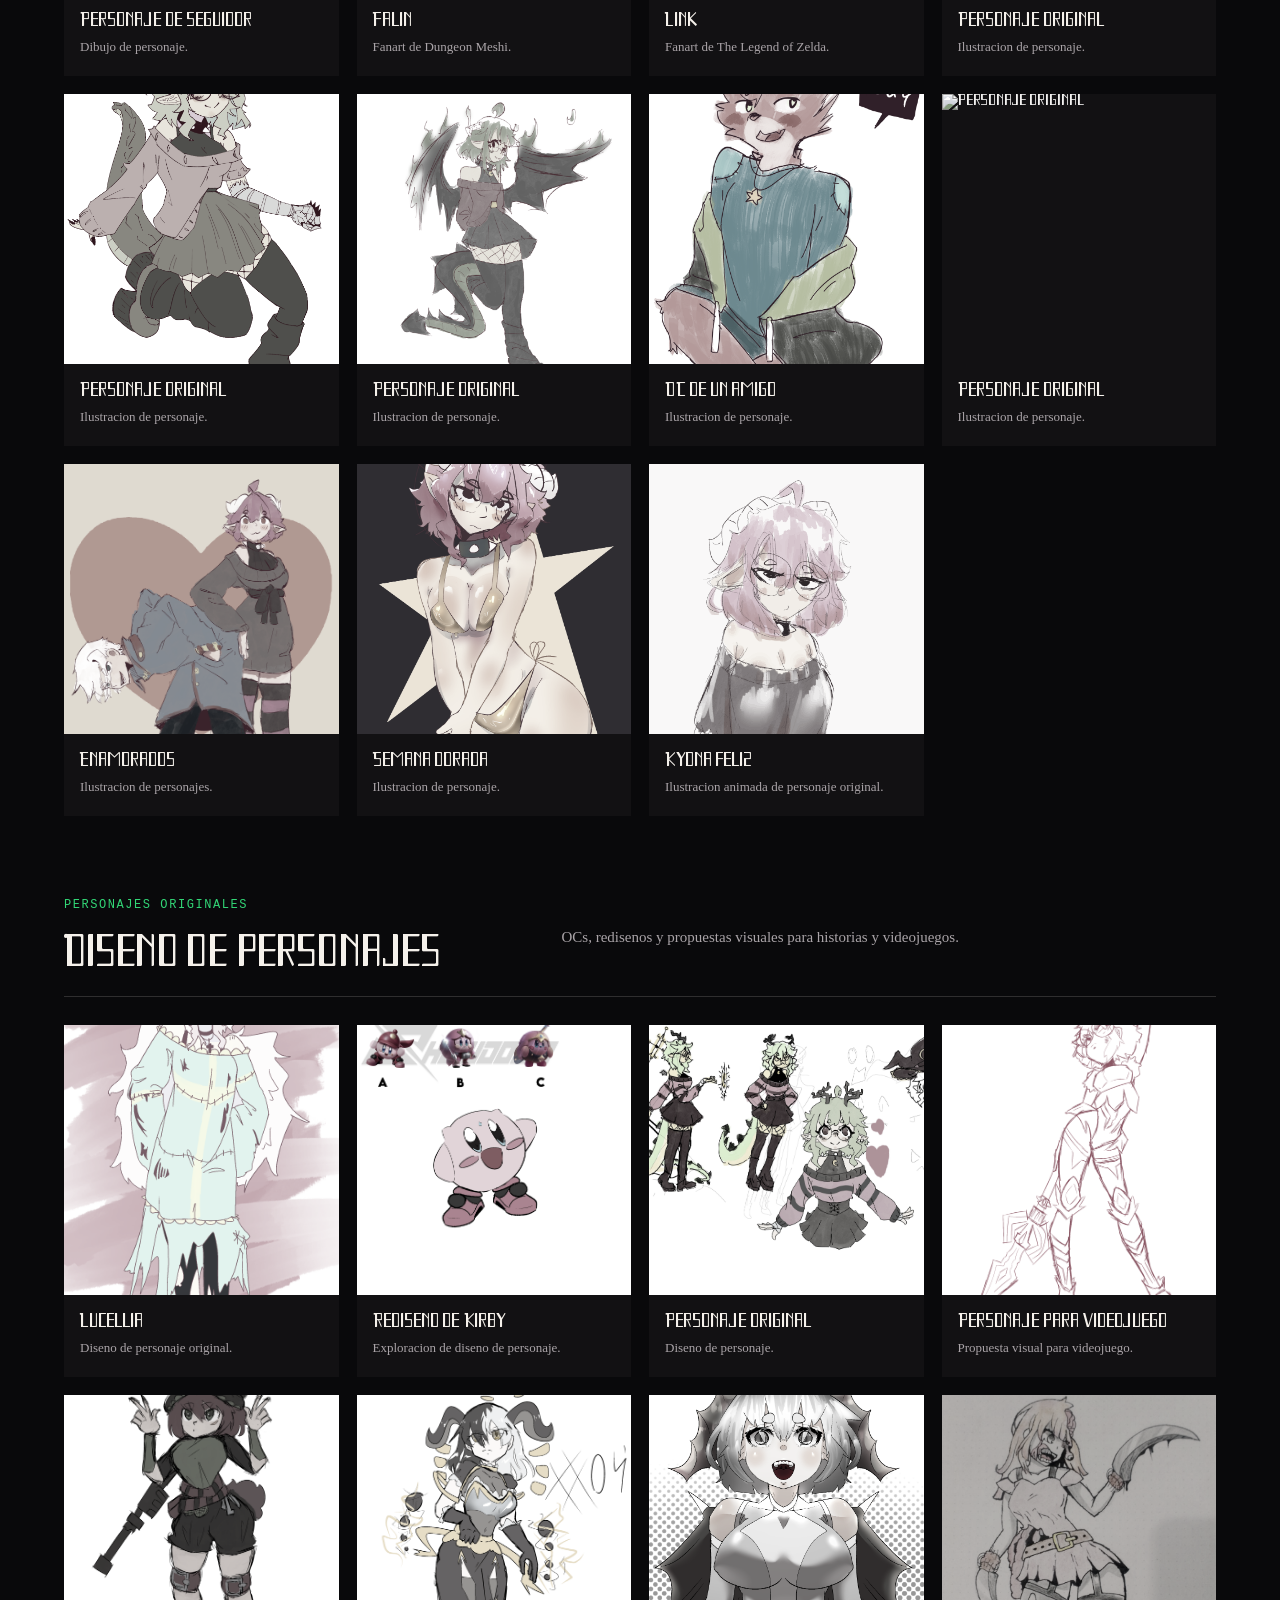
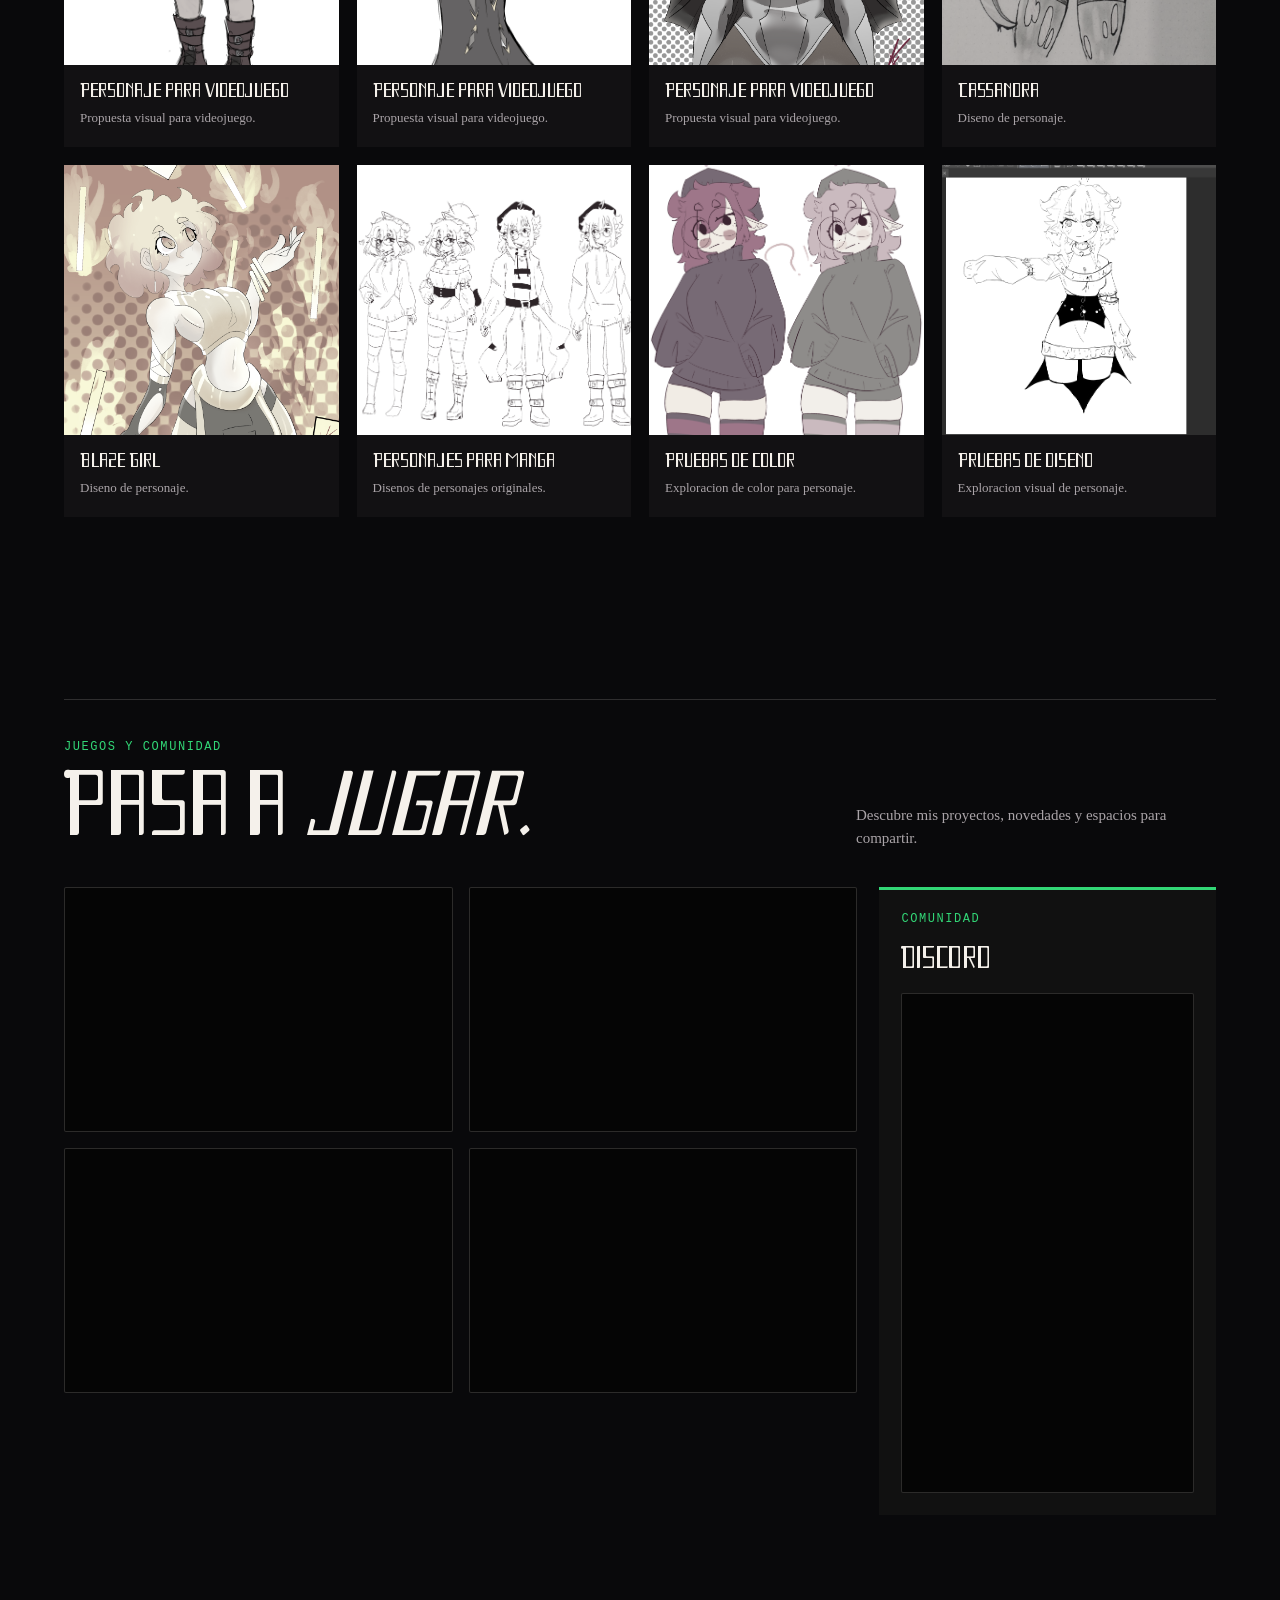
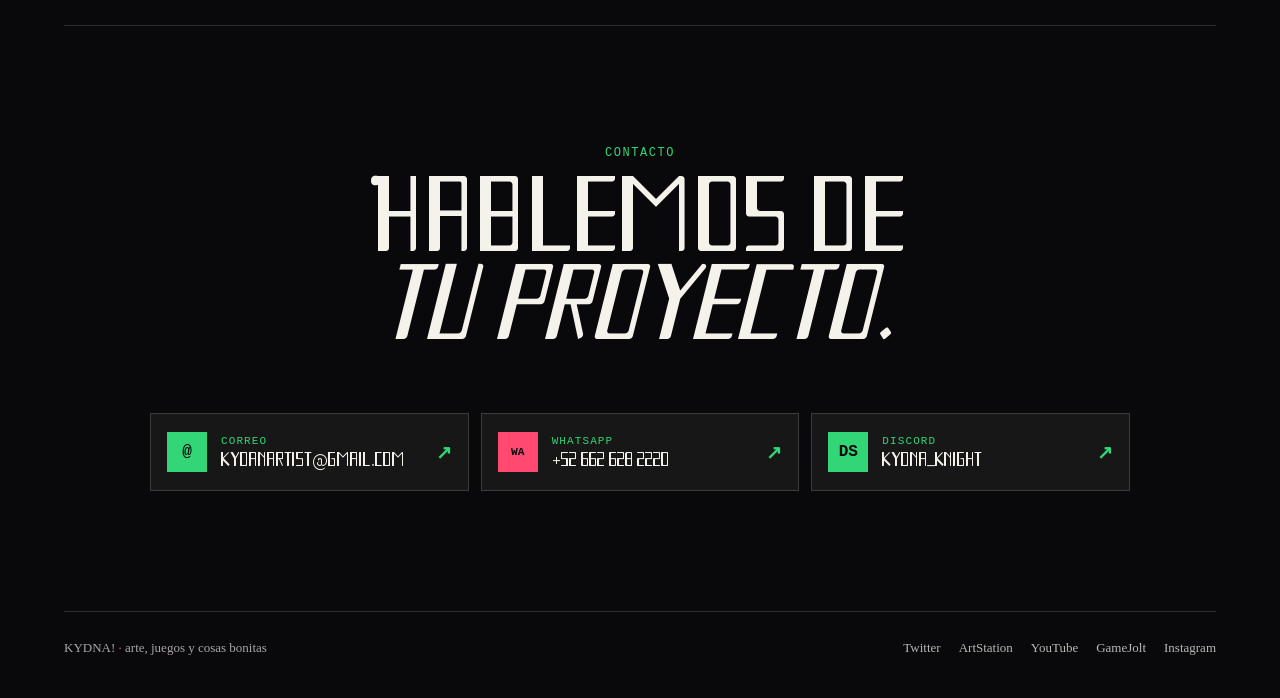
==== commit 7c2a7a9f: "correcciones" ====
--- a/index.html
+++ b/index.html
@@ -13,13 +13,13 @@
     <div class="page-shell">
         <header class="site-header" id="inicio">
             <a class="brand" href="#inicio" aria-label="KYDNA, inicio">KYDNA<span>!</span></a>
-            <nav class="main-nav" aria-label="Navegacion principal"><a href="#sobre-mi">Sobre mi</a><a href="#portafolio">Portafolio</a><a href="#juegos">Juegos</a><a class="nav-cta" href="#contacto">Contacto <span aria-hidden="true">↘</span></a></nav>
+            <nav class="main-nav" aria-label="Navegacion principal"><a href="#sobre-mi">Sobre mi</a><a href="#paginas-web">Paginas web</a><a href="#arte">Arte</a><a href="#juegos">Juegos</a><a class="nav-cta" href="#contacto">Contacto <span aria-hidden="true">↘</span></a></nav>
         </header>
         <main>
-            <section class="hero" aria-labelledby="hero-title"><div class="hero-copy"><p class="kicker">Artista digital · 3D · videojuegos</p><h1 id="hero-title">Porta<em>folio.</em></h1><a class="button button-primary" href="#portafolio">Ver mi trabajo <span aria-hidden="true">↓</span></a></div><div class="hero-art"><img src="gallery/kynafeliz.gif" alt="Kydna, personaje original sonriente" width="900" height="300"></div></section>
+            <section class="hero" aria-labelledby="hero-title"><div class="hero-copy"><p class="kicker">Artista digital · 3D · videojuegos</p><h1 id="hero-title">Porta<em>folio.</em></h1><a class="button button-primary" href="#arte">Ver mi trabajo <span aria-hidden="true">↓</span></a></div><div class="hero-art"><img src="gallery/kynafeliz.gif" alt="Kydna, personaje original sonriente" width="900" height="300"></div></section>
             <section class="intro-section" id="sobre-mi" aria-labelledby="skills-title"><div class="section-heading"><p class="kicker">Lo que se hacer</p><h2 id="skills-title">Del boceto al <em>universo.</em></h2><a class="cv-link" href="https://aeulygarcia16-hue.github.io/cv-ashleyg/#inicio" target="_blank" rel="noreferrer">Ver mi pagina de presentacion <span aria-hidden="true">↗</span></a></div><div class="skill-grid"><article class="skill-card"><span class="skill-number">01</span><h3>Diseno de personajes</h3><p>Conceptos visuales y personajes listos para historias, juegos y proyectos digitales.</p></article><article class="skill-card"><span class="skill-number">02</span><h3>Modelado 3D</h3><p>Modelos optimizados para animacion, presentacion y videojuegos en Blender y Cinema4D.</p></article><article class="skill-card"><span class="skill-number">03</span><h3>Ilustracion digital</h3><p>Ilustraciones para juegos, libros y proyectos creativos con mucho color y personalidad.</p></article><article class="skill-card"><span class="skill-number">04</span><h3>Desarrollo de juegos</h3><p>Prototipos y experiencias creadas con Unity, Godot y Clickteam Fusion.</p></article></div></section>
-            <section class="portfolio-section" id="portafolio" aria-labelledby="portfolio-title"><div class="portfolio-heading"><div><p class="kicker">Una seleccion de trabajos</p><h2 id="portfolio-title">Portafolio<span>.</span></h2></div><div class="filter-tabs" id="filter-tabs" role="tablist" aria-label="Filtrar portafolio"></div></div><div id="portfolio-sections" class="portfolio-sections"><p class="loading">Cargando trabajos...</p></div></section>
-            <section class="community-section" id="juegos" aria-labelledby="community-title"><div class="community-heading"><div><p class="kicker">Juegos y comunidad</p><h2 id="community-title">Pasa a <em>jugar.</em></h2></div><p>Descubre mis proyectos, novedades y espacios para compartir.</p></div><div class="community-layout"><div class="games-grid"><iframe loading="lazy" src="https://widgets.gamejolt.com/package/v1?key=qhQCBNnn" title="Juego de Game Jolt 1"></iframe><iframe loading="lazy" src="https://widgets.gamejolt.com/package/v1?key=8TW4dLx9" title="Juego de Game Jolt 2"></iframe><iframe loading="lazy" src="https://widgets.gamejolt.com/package/v1?key=dcZbhCcK" title="Juego de Game Jolt 3"></iframe><iframe loading="lazy" src="https://widgets.gamejolt.com/package/v1?key=Nu9aREQ4" title="Juego de Game Jolt 4"></iframe></div><div class="discord-panel"><p class="kicker">Comunidad</p><h3>Discord</h3><iframe loading="lazy" src="https://discord.com/widget?id=1466927393607516244&amp;theme=dark" title="Servidor de Discord de Kydna" allowtransparency="true" sandbox="allow-popups allow-popups-to-escape-sandbox allow-same-origin allow-scripts"></iframe></div></div><div class="web-projects"><div class="web-projects-heading"><p class="kicker">Proyectos web</p><h3>Tambien construyo <em>soluciones.</em></h3></div><div class="web-project-grid"><a class="web-project-card" href="https://aeulygarcia16-hue.github.io/cv-ashleyg/#inicio" target="_blank" rel="noreferrer"><span class="project-icon">CV</span><span><small>Presentacion personal</small><strong>Mi pagina de presentacion</strong><b>Perfil, experiencia y trayectoria creativa.</b></span><i aria-hidden="true">↗</i></a><a class="web-project-card" href="https://kyknight73.github.io/support/" target="_blank" rel="noreferrer"><span class="project-icon support-icon">ST</span><span><small>Herramienta interna</small><strong>Centro de soporte tecnico</strong><b>Plataforma que disen&#233; y comenc&#233; a programar para agilizar el acceso a informacion tecnica sobre cerraduras inteligentes Yale, August y Master Lock, mejorando el flujo de trabajo del equipo bilingue.</b></span><i aria-hidden="true">↗</i></a><a class="web-project-card pending" href="" aria-label="Proyecto Susy, enlace pendiente"><span class="project-icon susy-icon">S</span><span><small>Proyecto en preparacion</small><strong>Susy</strong><b>Pagina para pedidos y catalogo de panes artesanales sin gluten y sin azucar, con la calidad y el sabor de un pan tradicional.</b></span><i aria-hidden="true">⌁</i></a></div></div></section>
+            <section class="portfolio-section" id="arte" aria-labelledby="portfolio-title"><div class="portfolio-heading"><div><p class="kicker">Una seleccion de trabajos</p><h2 id="portfolio-title">Arte<span>.</span></h2></div><div class="filter-tabs" id="filter-tabs" role="tablist" aria-label="Filtrar arte"></div></div><div class="web-projects" id="paginas-web"><div class="web-projects-heading"><p class="kicker">Proyectos web</p><h3>Tambien construyo <em>soluciones.</em></h3></div><div class="web-project-grid"><a class="web-project-card" href="https://aeulygarcia16-hue.github.io/cv-ashleyg/#inicio" target="_blank" rel="noreferrer"><span class="project-icon">CV</span><span><small>Presentacion personal</small><strong>Mi pagina de presentacion</strong><b>Perfil, experiencia y trayectoria creativa.</b></span><i aria-hidden="true">↗</i></a><a class="web-project-card" href="https://kyknight73.github.io/support/" target="_blank" rel="noreferrer"><span class="project-icon support-icon">ST</span><span><small>Herramienta interna</small><strong>Centro de soporte tecnico</strong><b>Plataforma que disen&#233; y comenc&#233; a programar para agilizar el acceso a informacion tecnica sobre cerraduras inteligentes Yale, August y Master Lock, mejorando el flujo de trabajo del equipo bilingue.</b></span><i aria-hidden="true">↗</i></a><a class="web-project-card pending" href="" aria-label="Proyecto Susy, enlace pendiente"><span class="project-icon susy-icon">S</span><span><small>Proyecto en preparacion</small><strong>Susy</strong><b>Pagina para pedidos y catalogo de panes artesanales sin gluten y sin azucar, con la calidad y el sabor de un pan tradicional.</b></span><i aria-hidden="true">⌁</i></a></div></div><div id="portfolio-sections" class="portfolio-sections"><p class="loading">Cargando trabajos...</p></div></section>
+            <section class="community-section" id="juegos" aria-labelledby="community-title"><div class="community-heading"><div><p class="kicker">Juegos y comunidad</p><h2 id="community-title">Pasa a <em>jugar.</em></h2></div><p>Descubre mis proyectos, novedades y espacios para compartir.</p></div><div class="community-layout"><div class="games-grid"><iframe loading="lazy" src="https://widgets.gamejolt.com/package/v1?key=qhQCBNnn" title="Juego de Game Jolt 1"></iframe><iframe loading="lazy" src="https://widgets.gamejolt.com/package/v1?key=8TW4dLx9" title="Juego de Game Jolt 2"></iframe><iframe loading="lazy" src="https://widgets.gamejolt.com/package/v1?key=dcZbhCcK" title="Juego de Game Jolt 3"></iframe><iframe loading="lazy" src="https://widgets.gamejolt.com/package/v1?key=Nu9aREQ4" title="Juego de Game Jolt 4"></iframe></div><div class="discord-panel"><p class="kicker">Comunidad</p><h3>Discord</h3><iframe loading="lazy" src="https://discord.com/widget?id=1466927393607516244&amp;theme=dark" title="Servidor de Discord de Kydna" allowtransparency="true" sandbox="allow-popups allow-popups-to-escape-sandbox allow-same-origin allow-scripts"></iframe></div></div></section>
             <section class="contact-section" id="contacto" aria-labelledby="contact-title"><p class="kicker">Contacto</p><h2 id="contact-title">Hablemos de<br><em>tu proyecto.</em></h2><div class="contact-list"><a class="contact-item" href="mailto:kydanartist@gmail.com"><span class="contact-icon" aria-hidden="true">@</span><span><small>Correo</small>kydanartist@gmail.com</span><strong aria-hidden="true">↗</strong></a><a class="contact-item" href="https://wa.me/52662628220" target="_blank" rel="noreferrer"><span class="contact-icon whatsapp-icon" aria-hidden="true">WA</span><span><small>WhatsApp</small>+52 662 628 2220</span><strong aria-hidden="true">↗</strong></a><a class="contact-item" href="https://discord.com/users/kydna_knight" target="_blank" rel="noreferrer"><span class="contact-icon" aria-hidden="true">DS</span><span><small>Discord</small>kydna_knight</span><strong aria-hidden="true">↗</strong></a></div></section>
         </main>
         <footer class="site-footer"><p>KYDNA! <span>·</span> arte, juegos y cosas bonitas</p><div class="social-links" aria-label="Redes sociales"><a href="https://twitter.com/kydanartist" target="_blank" rel="noreferrer">Twitter</a><a href="https://kydan_knight.artstation.com" target="_blank" rel="noreferrer">ArtStation</a><a href="https://www.youtube.com/@kydanknight73" target="_blank" rel="noreferrer">YouTube</a><a href="https://gamejolt.com/@kydanartist" target="_blank" rel="noreferrer">GameJolt</a><a href="https://www.instagram.com/kydnak73" target="_blank" rel="noreferrer">Instagram</a></div></footer>
--- a/styles.css
+++ b/styles.css
@@ -28,4 +28,5 @@
 @media(max-width:560px){.community-section{padding:20px 0 75px}.games-grid{grid-template-columns:1fr}.games-grid iframe{height:245px}.discord-panel{padding:18px}.discord-panel iframe{height:460px}.contact-list{grid-template-columns:1fr;margin-top:42px}.contact-item{padding:15px 13px}}
 .section-heading{position:relative}.cv-link{display:inline-flex;align-items:center;gap:14px;margin-top:28px;color:var(--paper);border-bottom:1px solid var(--green);padding-bottom:8px;text-decoration:none;font-size:1rem;transition:color .2s ease,border-color .2s ease}.cv-link span{color:var(--green);font-size:1.2rem}.cv-link:hover{color:var(--green);border-color:var(--pink)}
 .contact-list{display:grid;grid-template-columns:repeat(3,minmax(0,1fr));max-width:980px;margin:58px auto 0;gap:12px;text-align:left}.contact-item{display:flex;align-items:center;gap:14px;min-width:0;padding:18px 16px;color:var(--paper);background:rgba(245,241,235,.06);border:1px solid var(--line);text-decoration:none;transition:background .2s ease,border-color .2s ease,transform .2s ease}.contact-item:hover{background:rgba(255,73,113,.13);border-color:var(--pink);transform:translateY(-3px)}.contact-icon{display:grid;place-items:center;flex:0 0 40px;width:40px;height:40px;color:var(--ink);background:var(--green);font:700 1rem monospace}.whatsapp-icon{background:var(--pink);font-size:.7rem}.contact-item span:nth-child(2){display:flex;flex-direction:column;gap:5px;min-width:0;overflow-wrap:anywhere}.contact-item small{color:var(--green);font:11px monospace;text-transform:uppercase;letter-spacing:.1em}.contact-item strong{margin-left:auto;color:var(--green);font-size:1.2rem}
-@media(max-width:560px){.contact-list{grid-template-columns:1fr;margin-top:42px}.contact-item{padding:15px 13px}}+@media(max-width:560px){.contact-list{grid-template-columns:1fr;margin-top:42px}.contact-item{padding:15px 13px}}
+.web-project-card i{display:none}
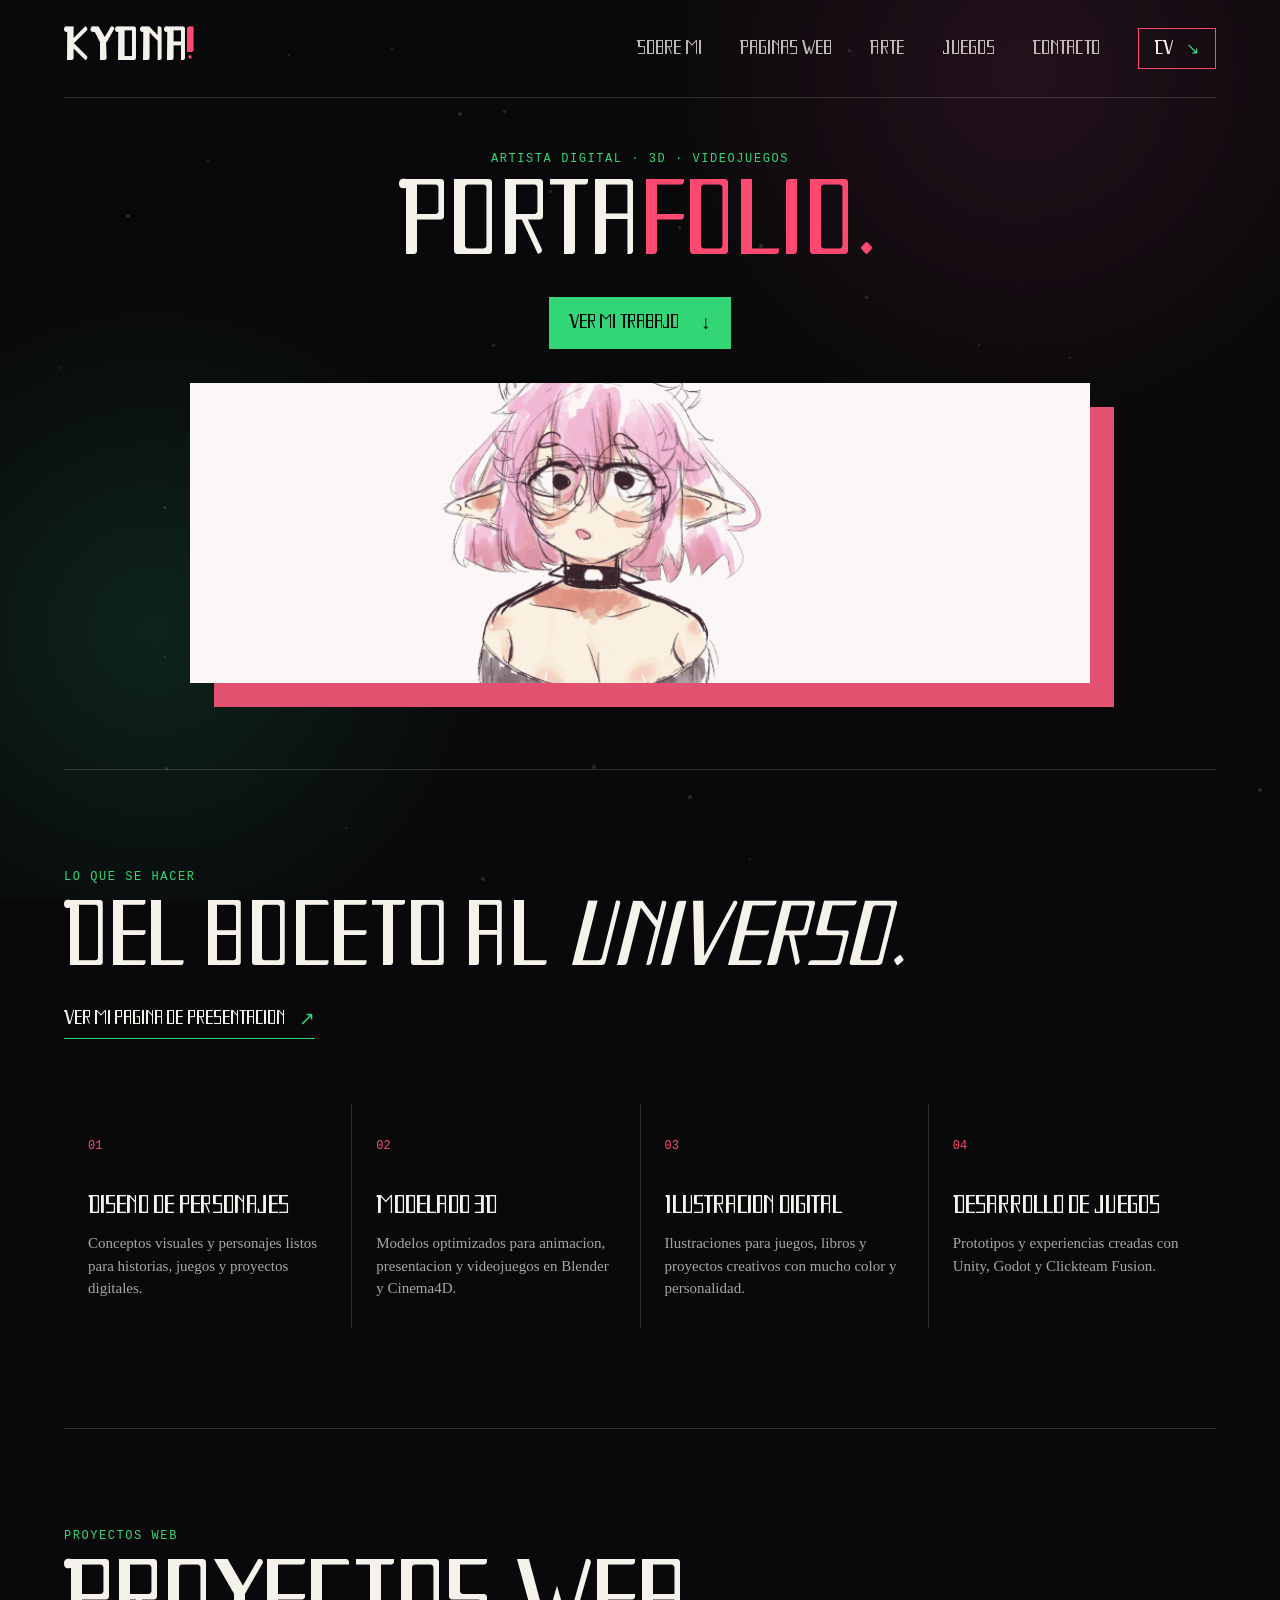
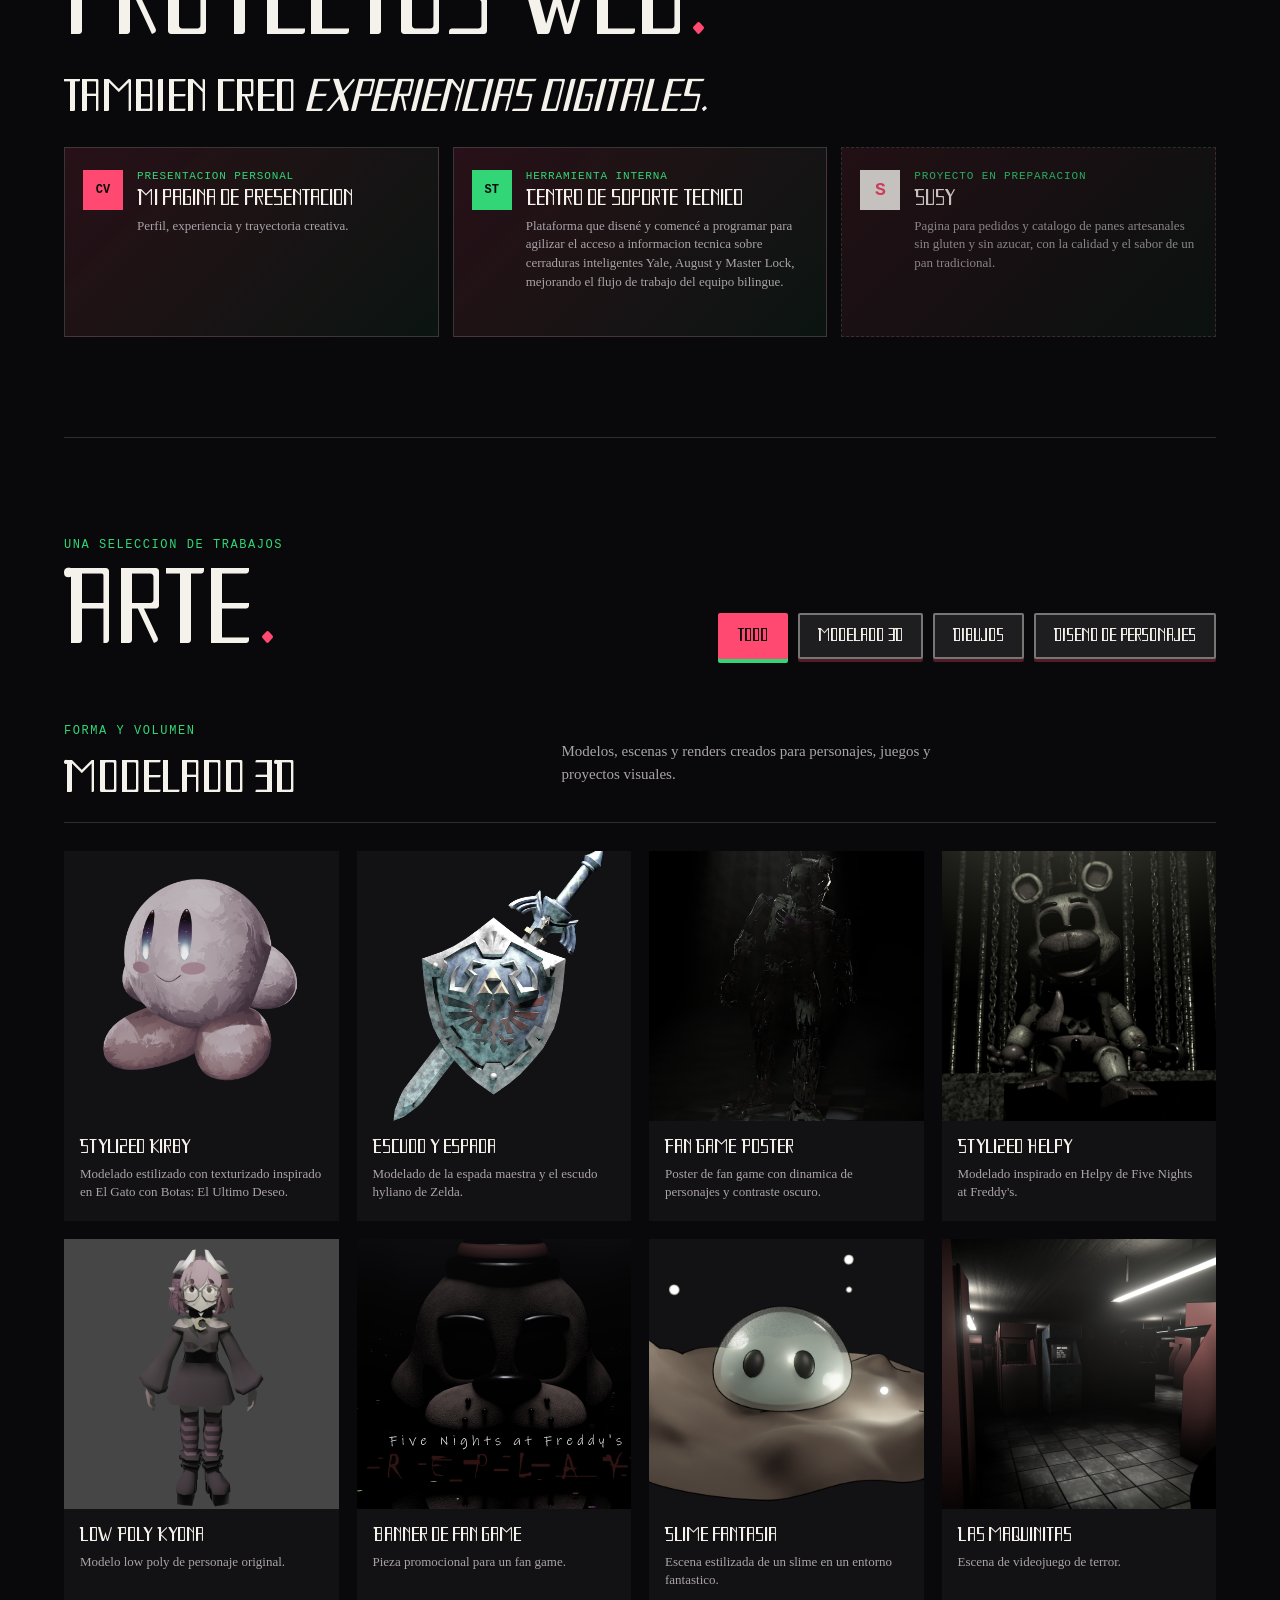
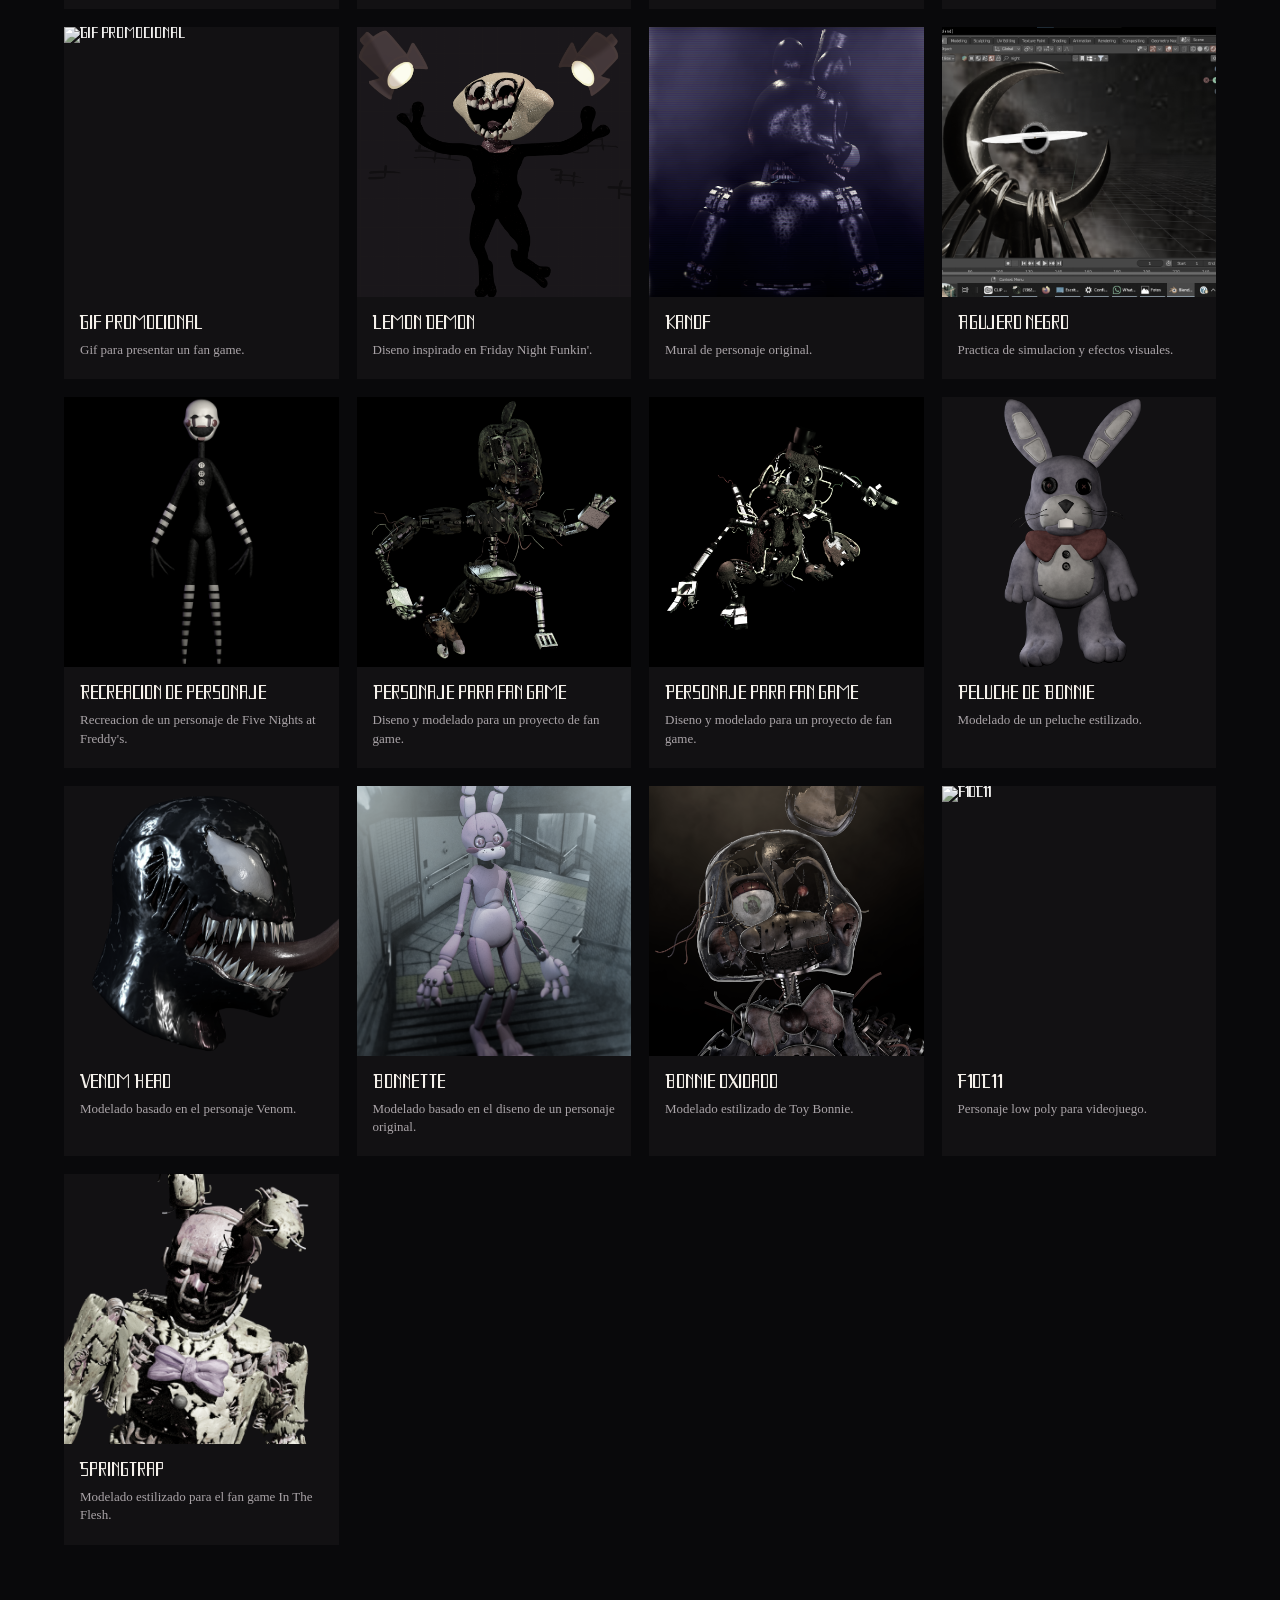
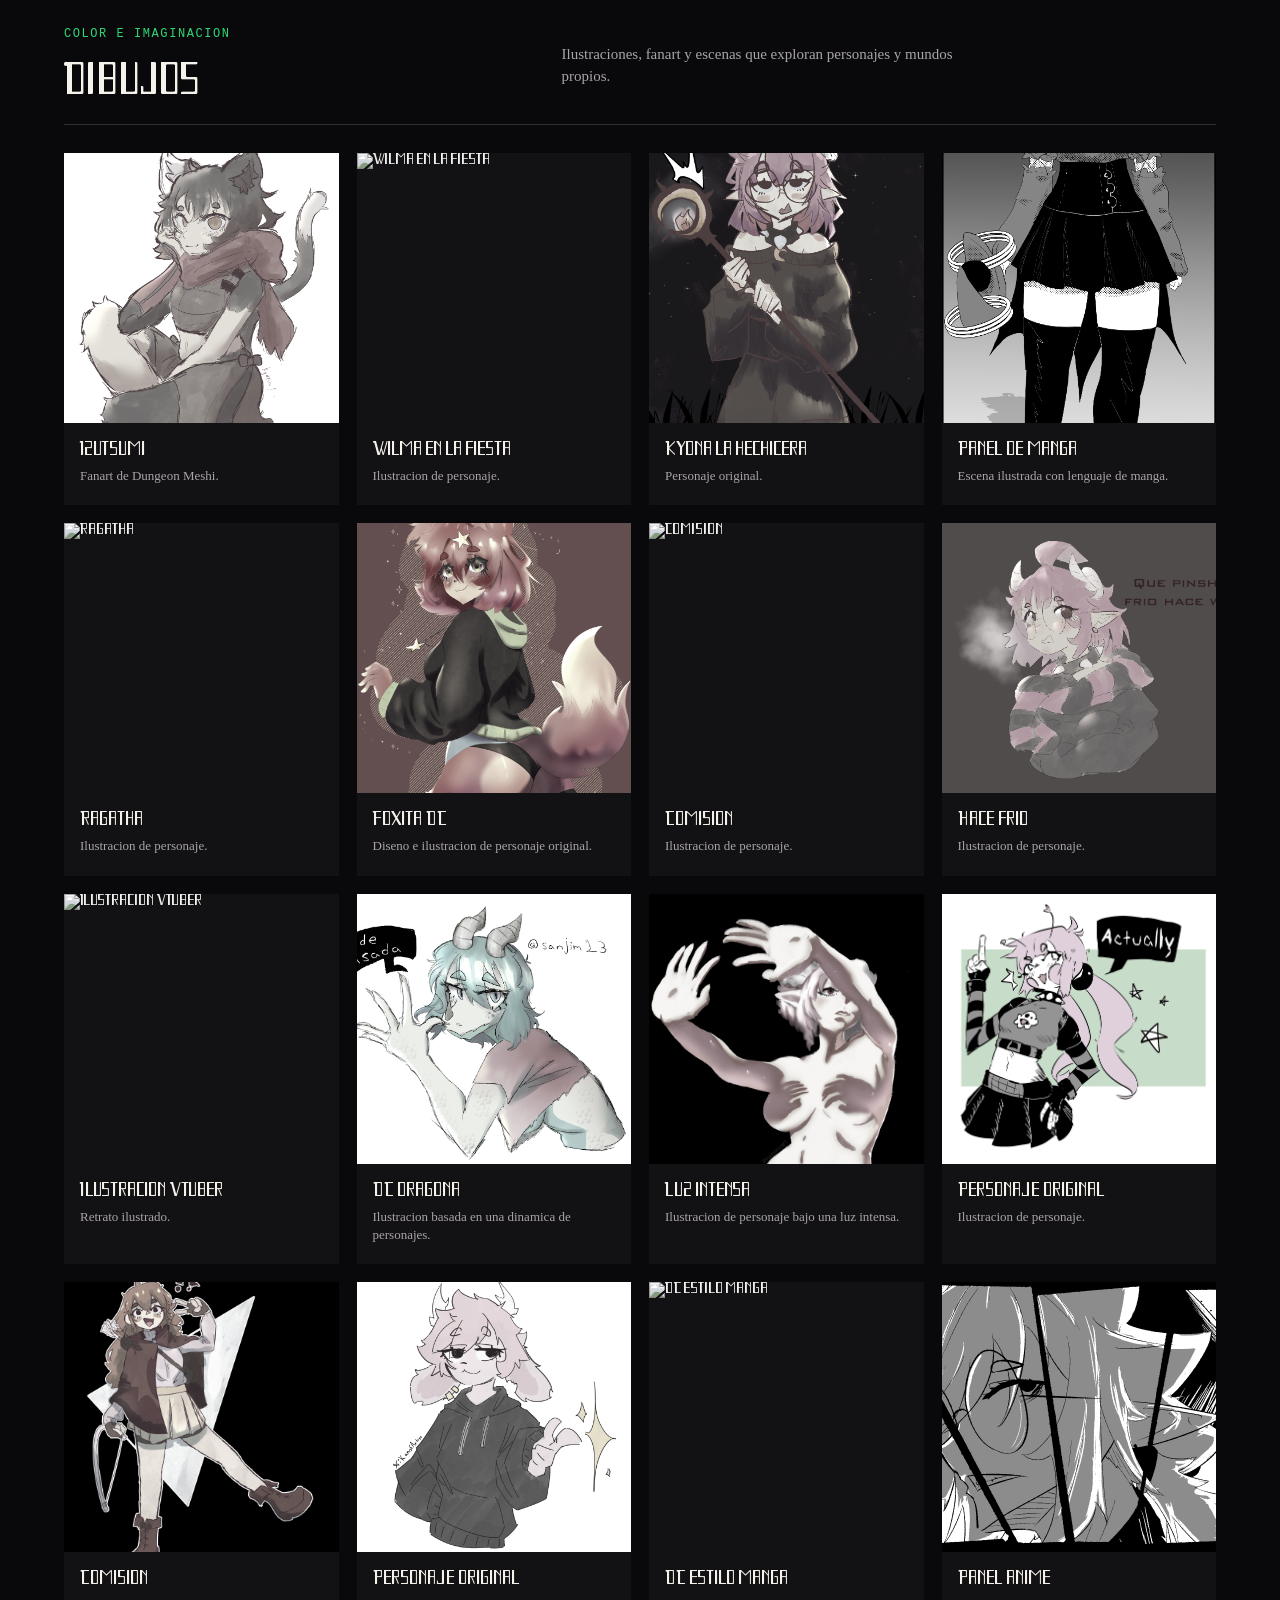
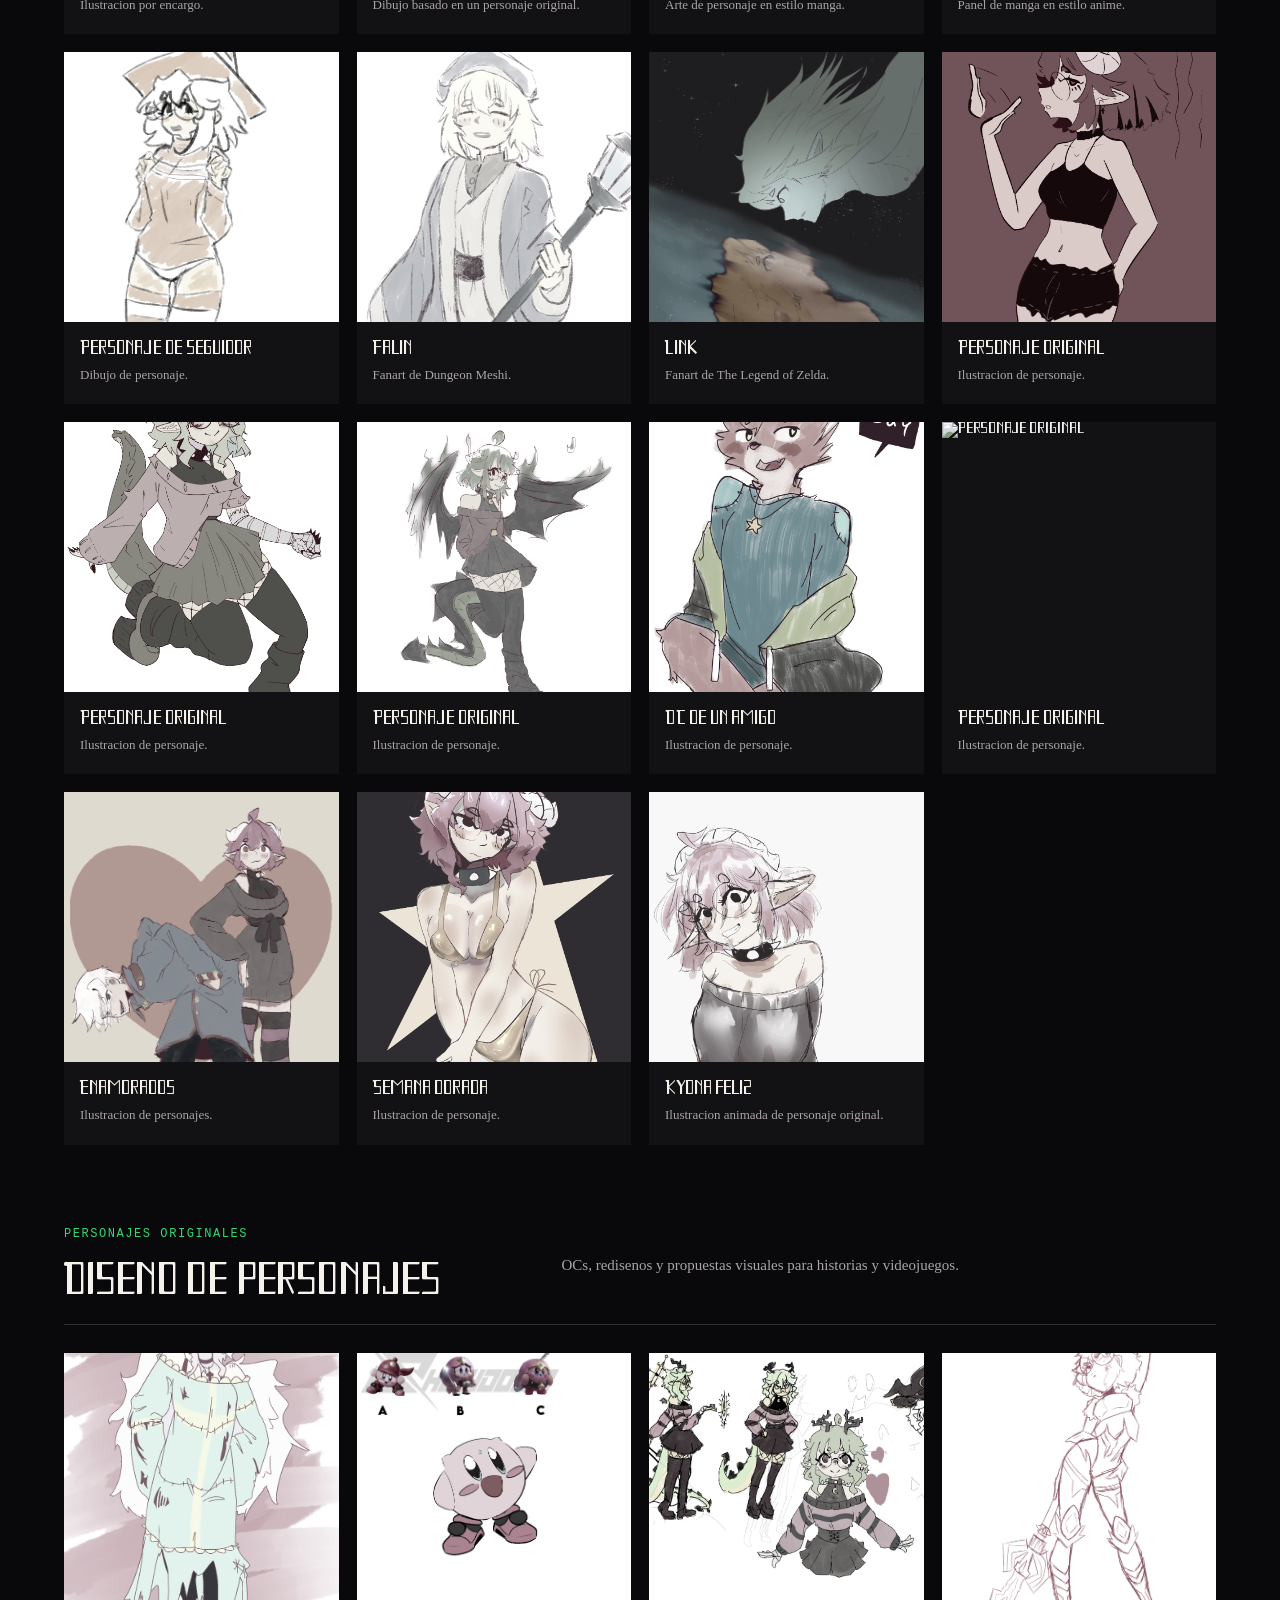
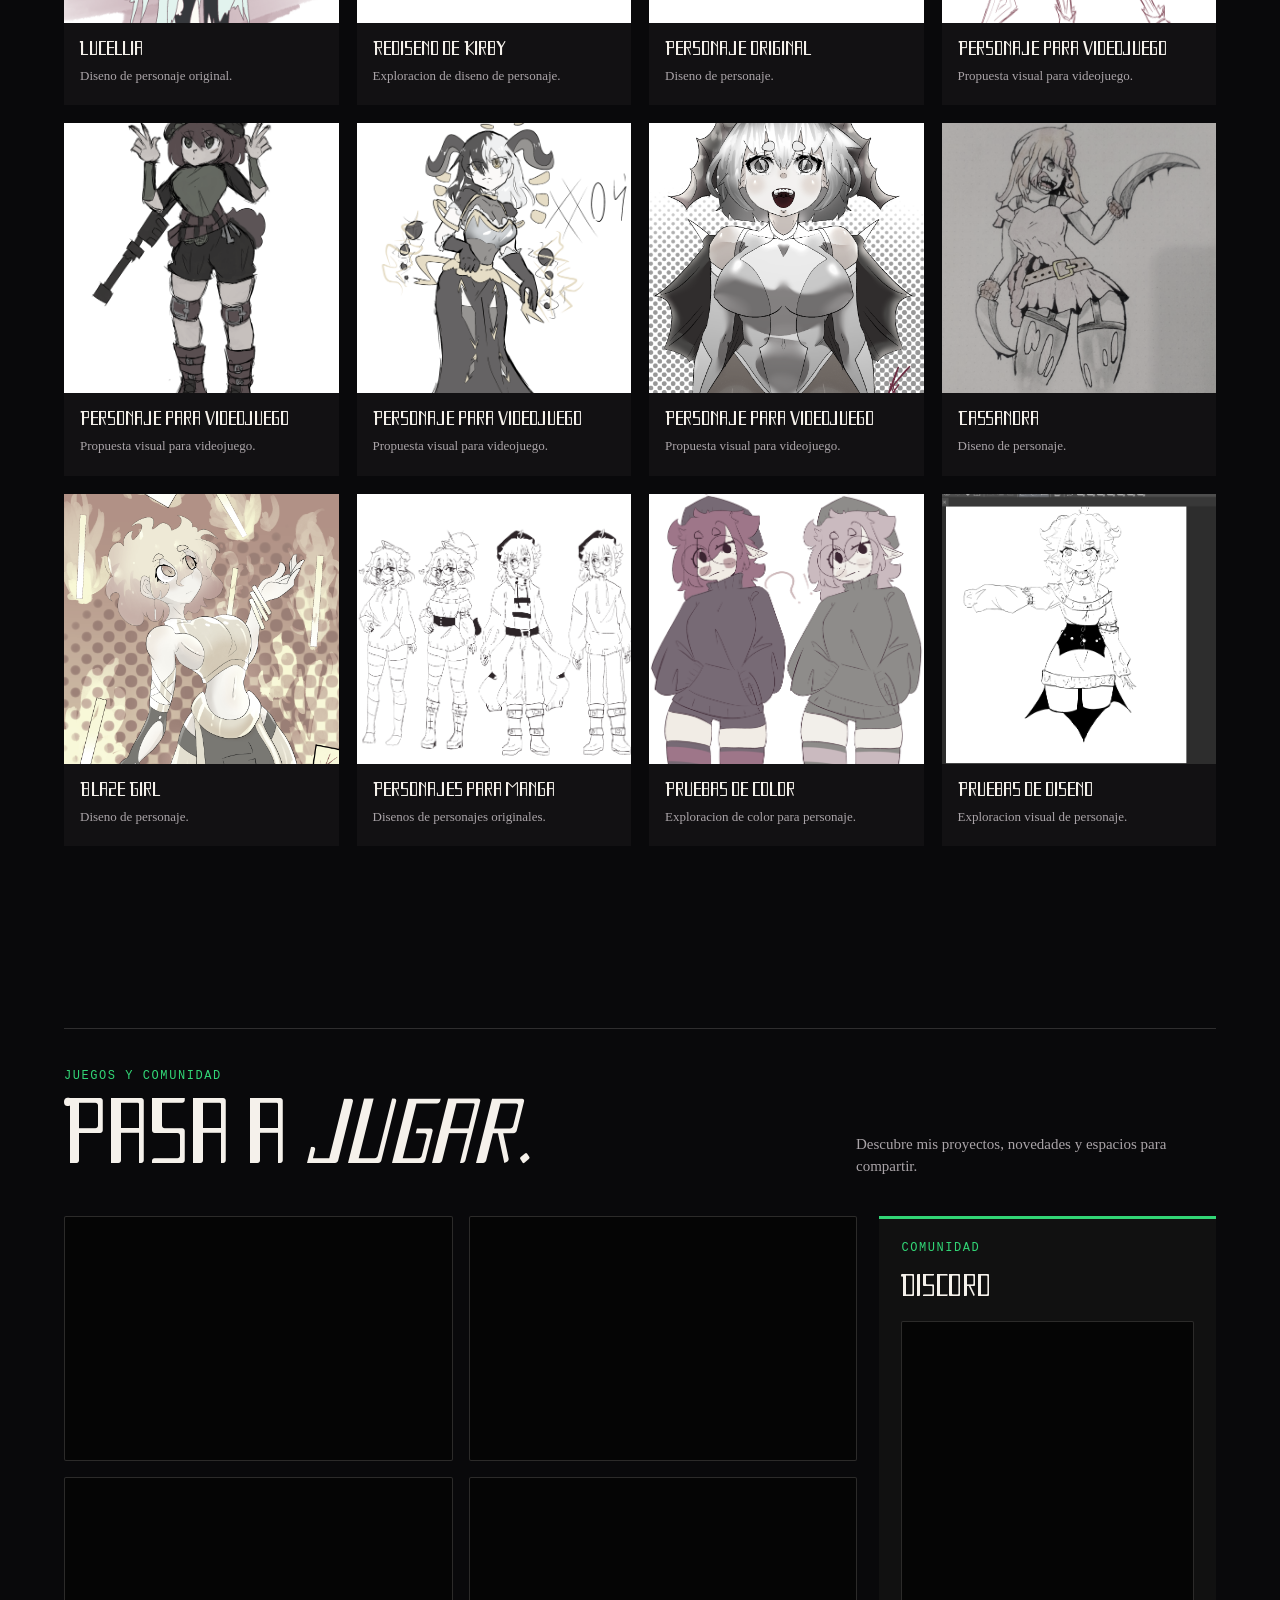
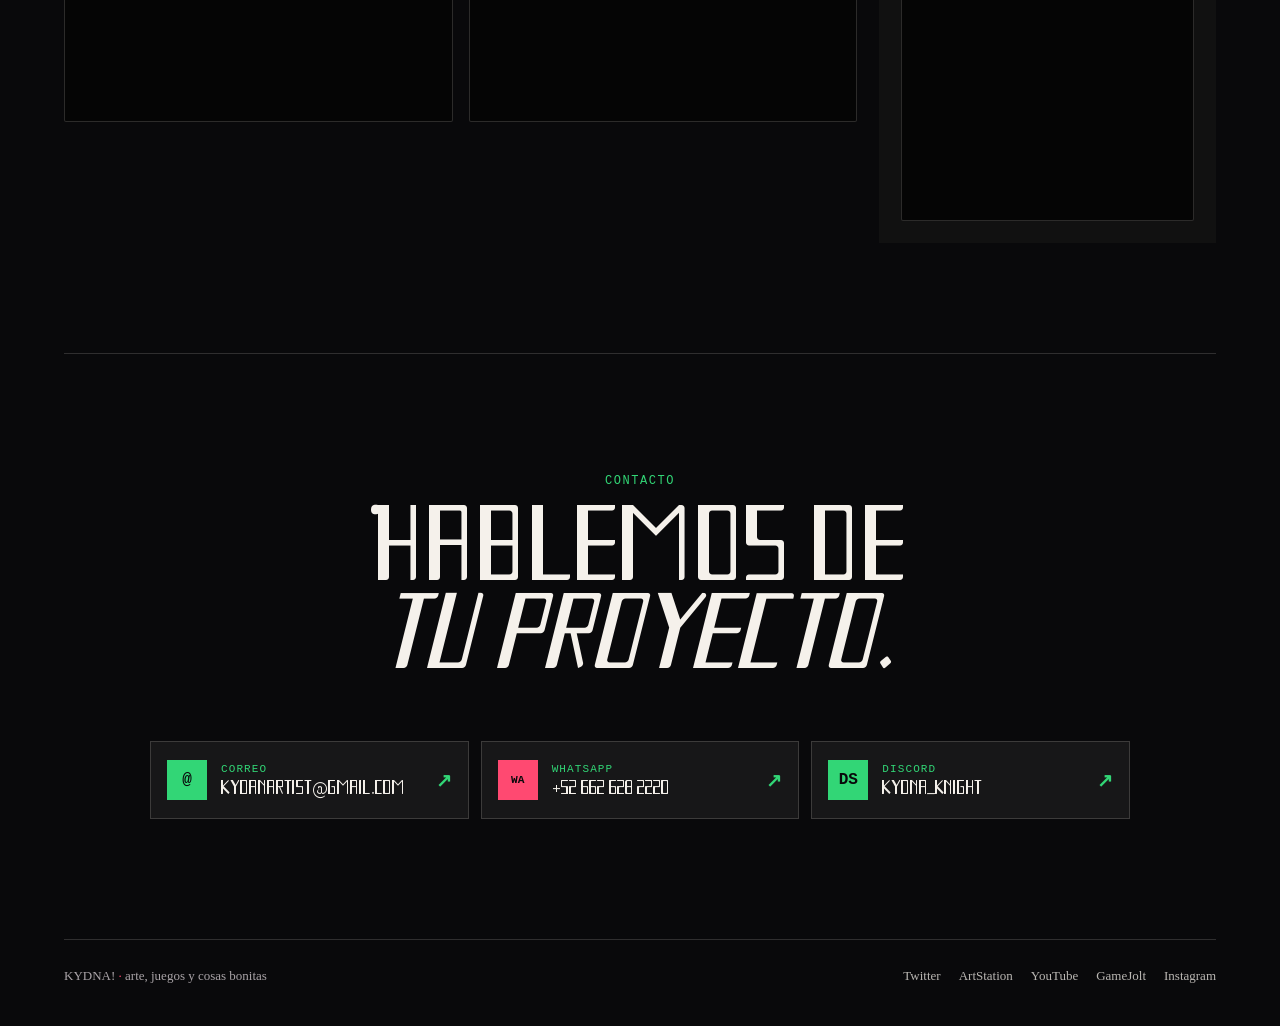
==== commit 793f10ed: "correcciones finales" ====
--- a/index.html
+++ b/index.html
@@ -13,12 +13,13 @@
     <div class="page-shell">
         <header class="site-header" id="inicio">
             <a class="brand" href="#inicio" aria-label="KYDNA, inicio">KYDNA<span>!</span></a>
-            <nav class="main-nav" aria-label="Navegacion principal"><a href="#sobre-mi">Sobre mi</a><a href="#paginas-web">Paginas web</a><a href="#arte">Arte</a><a href="#juegos">Juegos</a><a class="nav-cta" href="#contacto">Contacto <span aria-hidden="true">↘</span></a></nav>
+            <nav class="main-nav" aria-label="Navegacion principal"><a href="#sobre-mi">Sobre mi</a><a href="#paginas-web">Paginas web</a><a href="#arte">Arte</a><a href="#juegos">Juegos</a><a href="#contacto">Contacto</a><a class="nav-cta" href="https://aeulygarcia16-hue.github.io/cv-ashleyg/#inicio" target="_blank" rel="noreferrer">CV <span aria-hidden="true">↘</span></a></nav>
         </header>
         <main>
             <section class="hero" aria-labelledby="hero-title"><div class="hero-copy"><p class="kicker">Artista digital · 3D · videojuegos</p><h1 id="hero-title">Porta<em>folio.</em></h1><a class="button button-primary" href="#arte">Ver mi trabajo <span aria-hidden="true">↓</span></a></div><div class="hero-art"><img src="gallery/kynafeliz.gif" alt="Kydna, personaje original sonriente" width="900" height="300"></div></section>
             <section class="intro-section" id="sobre-mi" aria-labelledby="skills-title"><div class="section-heading"><p class="kicker">Lo que se hacer</p><h2 id="skills-title">Del boceto al <em>universo.</em></h2><a class="cv-link" href="https://aeulygarcia16-hue.github.io/cv-ashleyg/#inicio" target="_blank" rel="noreferrer">Ver mi pagina de presentacion <span aria-hidden="true">↗</span></a></div><div class="skill-grid"><article class="skill-card"><span class="skill-number">01</span><h3>Diseno de personajes</h3><p>Conceptos visuales y personajes listos para historias, juegos y proyectos digitales.</p></article><article class="skill-card"><span class="skill-number">02</span><h3>Modelado 3D</h3><p>Modelos optimizados para animacion, presentacion y videojuegos en Blender y Cinema4D.</p></article><article class="skill-card"><span class="skill-number">03</span><h3>Ilustracion digital</h3><p>Ilustraciones para juegos, libros y proyectos creativos con mucho color y personalidad.</p></article><article class="skill-card"><span class="skill-number">04</span><h3>Desarrollo de juegos</h3><p>Prototipos y experiencias creadas con Unity, Godot y Clickteam Fusion.</p></article></div></section>
-            <section class="portfolio-section" id="arte" aria-labelledby="portfolio-title"><div class="portfolio-heading"><div><p class="kicker">Una seleccion de trabajos</p><h2 id="portfolio-title">Arte<span>.</span></h2></div><div class="filter-tabs" id="filter-tabs" role="tablist" aria-label="Filtrar arte"></div></div><div class="web-projects" id="paginas-web"><div class="web-projects-heading"><p class="kicker">Proyectos web</p><h3>Tambien construyo <em>soluciones.</em></h3></div><div class="web-project-grid"><a class="web-project-card" href="https://aeulygarcia16-hue.github.io/cv-ashleyg/#inicio" target="_blank" rel="noreferrer"><span class="project-icon">CV</span><span><small>Presentacion personal</small><strong>Mi pagina de presentacion</strong><b>Perfil, experiencia y trayectoria creativa.</b></span><i aria-hidden="true">↗</i></a><a class="web-project-card" href="https://kyknight73.github.io/support/" target="_blank" rel="noreferrer"><span class="project-icon support-icon">ST</span><span><small>Herramienta interna</small><strong>Centro de soporte tecnico</strong><b>Plataforma que disen&#233; y comenc&#233; a programar para agilizar el acceso a informacion tecnica sobre cerraduras inteligentes Yale, August y Master Lock, mejorando el flujo de trabajo del equipo bilingue.</b></span><i aria-hidden="true">↗</i></a><a class="web-project-card pending" href="" aria-label="Proyecto Susy, enlace pendiente"><span class="project-icon susy-icon">S</span><span><small>Proyecto en preparacion</small><strong>Susy</strong><b>Pagina para pedidos y catalogo de panes artesanales sin gluten y sin azucar, con la calidad y el sabor de un pan tradicional.</b></span><i aria-hidden="true">⌁</i></a></div></div><div id="portfolio-sections" class="portfolio-sections"><p class="loading">Cargando trabajos...</p></div></section>
+            <section class="web-section" id="paginas-web" aria-labelledby="web-title"><div class="portfolio-heading"><div><p class="kicker">Proyectos web</p><h2 id="web-title">Proyectos web<span>.</span></h2></div></div><div class="web-projects-heading"><h3>Tambien creo <em>experiencias digitales.</em></h3></div><div class="web-project-grid"><a class="web-project-card" href="https://aeulygarcia16-hue.github.io/cv-ashleyg/#inicio" target="_blank" rel="noreferrer"><span class="project-icon">CV</span><span><small>Presentacion personal</small><strong>Mi pagina de presentacion</strong><b>Perfil, experiencia y trayectoria creativa.</b></span><i aria-hidden="true">↗</i></a><a class="web-project-card" href="https://kyknight73.github.io/support/" target="_blank" rel="noreferrer"><span class="project-icon support-icon">ST</span><span><small>Herramienta interna</small><strong>Centro de soporte tecnico</strong><b>Plataforma que disen&#233; y comenc&#233; a programar para agilizar el acceso a informacion tecnica sobre cerraduras inteligentes Yale, August y Master Lock, mejorando el flujo de trabajo del equipo bilingue.</b></span><i aria-hidden="true">↗</i></a><a class="web-project-card pending" href="" aria-label="Proyecto Susy, enlace pendiente"><span class="project-icon susy-icon">S</span><span><small>Proyecto en preparacion</small><strong>Susy</strong><b>Pagina para pedidos y catalogo de panes artesanales sin gluten y sin azucar, con la calidad y el sabor de un pan tradicional.</b></span><i aria-hidden="true">⌁</i></a></div></section>
+            <section class="portfolio-section" id="arte" aria-labelledby="portfolio-title"><div class="portfolio-heading"><div><p class="kicker">Una seleccion de trabajos</p><h2 id="portfolio-title">Arte<span>.</span></h2></div><div class="filter-tabs" id="filter-tabs" role="tablist" aria-label="Filtrar arte"></div></div><div id="portfolio-sections" class="portfolio-sections"><p class="loading">Cargando trabajos...</p></div></section>
             <section class="community-section" id="juegos" aria-labelledby="community-title"><div class="community-heading"><div><p class="kicker">Juegos y comunidad</p><h2 id="community-title">Pasa a <em>jugar.</em></h2></div><p>Descubre mis proyectos, novedades y espacios para compartir.</p></div><div class="community-layout"><div class="games-grid"><iframe loading="lazy" src="https://widgets.gamejolt.com/package/v1?key=qhQCBNnn" title="Juego de Game Jolt 1"></iframe><iframe loading="lazy" src="https://widgets.gamejolt.com/package/v1?key=8TW4dLx9" title="Juego de Game Jolt 2"></iframe><iframe loading="lazy" src="https://widgets.gamejolt.com/package/v1?key=dcZbhCcK" title="Juego de Game Jolt 3"></iframe><iframe loading="lazy" src="https://widgets.gamejolt.com/package/v1?key=Nu9aREQ4" title="Juego de Game Jolt 4"></iframe></div><div class="discord-panel"><p class="kicker">Comunidad</p><h3>Discord</h3><iframe loading="lazy" src="https://discord.com/widget?id=1466927393607516244&amp;theme=dark" title="Servidor de Discord de Kydna" allowtransparency="true" sandbox="allow-popups allow-popups-to-escape-sandbox allow-same-origin allow-scripts"></iframe></div></div></section>
             <section class="contact-section" id="contacto" aria-labelledby="contact-title"><p class="kicker">Contacto</p><h2 id="contact-title">Hablemos de<br><em>tu proyecto.</em></h2><div class="contact-list"><a class="contact-item" href="mailto:kydanartist@gmail.com"><span class="contact-icon" aria-hidden="true">@</span><span><small>Correo</small>kydanartist@gmail.com</span><strong aria-hidden="true">↗</strong></a><a class="contact-item" href="https://wa.me/52662628220" target="_blank" rel="noreferrer"><span class="contact-icon whatsapp-icon" aria-hidden="true">WA</span><span><small>WhatsApp</small>+52 662 628 2220</span><strong aria-hidden="true">↗</strong></a><a class="contact-item" href="https://discord.com/users/kydna_knight" target="_blank" rel="noreferrer"><span class="contact-icon" aria-hidden="true">DS</span><span><small>Discord</small>kydna_knight</span><strong aria-hidden="true">↗</strong></a></div></section>
         </main>
--- a/styles.css
+++ b/styles.css
@@ -29,4 +29,8 @@
 .section-heading{position:relative}.cv-link{display:inline-flex;align-items:center;gap:14px;margin-top:28px;color:var(--paper);border-bottom:1px solid var(--green);padding-bottom:8px;text-decoration:none;font-size:1rem;transition:color .2s ease,border-color .2s ease}.cv-link span{color:var(--green);font-size:1.2rem}.cv-link:hover{color:var(--green);border-color:var(--pink)}
 .contact-list{display:grid;grid-template-columns:repeat(3,minmax(0,1fr));max-width:980px;margin:58px auto 0;gap:12px;text-align:left}.contact-item{display:flex;align-items:center;gap:14px;min-width:0;padding:18px 16px;color:var(--paper);background:rgba(245,241,235,.06);border:1px solid var(--line);text-decoration:none;transition:background .2s ease,border-color .2s ease,transform .2s ease}.contact-item:hover{background:rgba(255,73,113,.13);border-color:var(--pink);transform:translateY(-3px)}.contact-icon{display:grid;place-items:center;flex:0 0 40px;width:40px;height:40px;color:var(--ink);background:var(--green);font:700 1rem monospace}.whatsapp-icon{background:var(--pink);font-size:.7rem}.contact-item span:nth-child(2){display:flex;flex-direction:column;gap:5px;min-width:0;overflow-wrap:anywhere}.contact-item small{color:var(--green);font:11px monospace;text-transform:uppercase;letter-spacing:.1em}.contact-item strong{margin-left:auto;color:var(--green);font-size:1.2rem}
 @media(max-width:560px){.contact-list{grid-template-columns:1fr;margin-top:42px}.contact-item{padding:15px 13px}}
-.web-project-card i{display:none}+.web-project-card i{display:none}
+.web-section{padding:100px 0;border-top:1px solid var(--line)}
+.web-section .portfolio-heading{margin-bottom:30px}
+.portfolio-section{border-top:1px solid var(--line)}
+@media(max-width:560px){.web-section{padding:75px 0}}
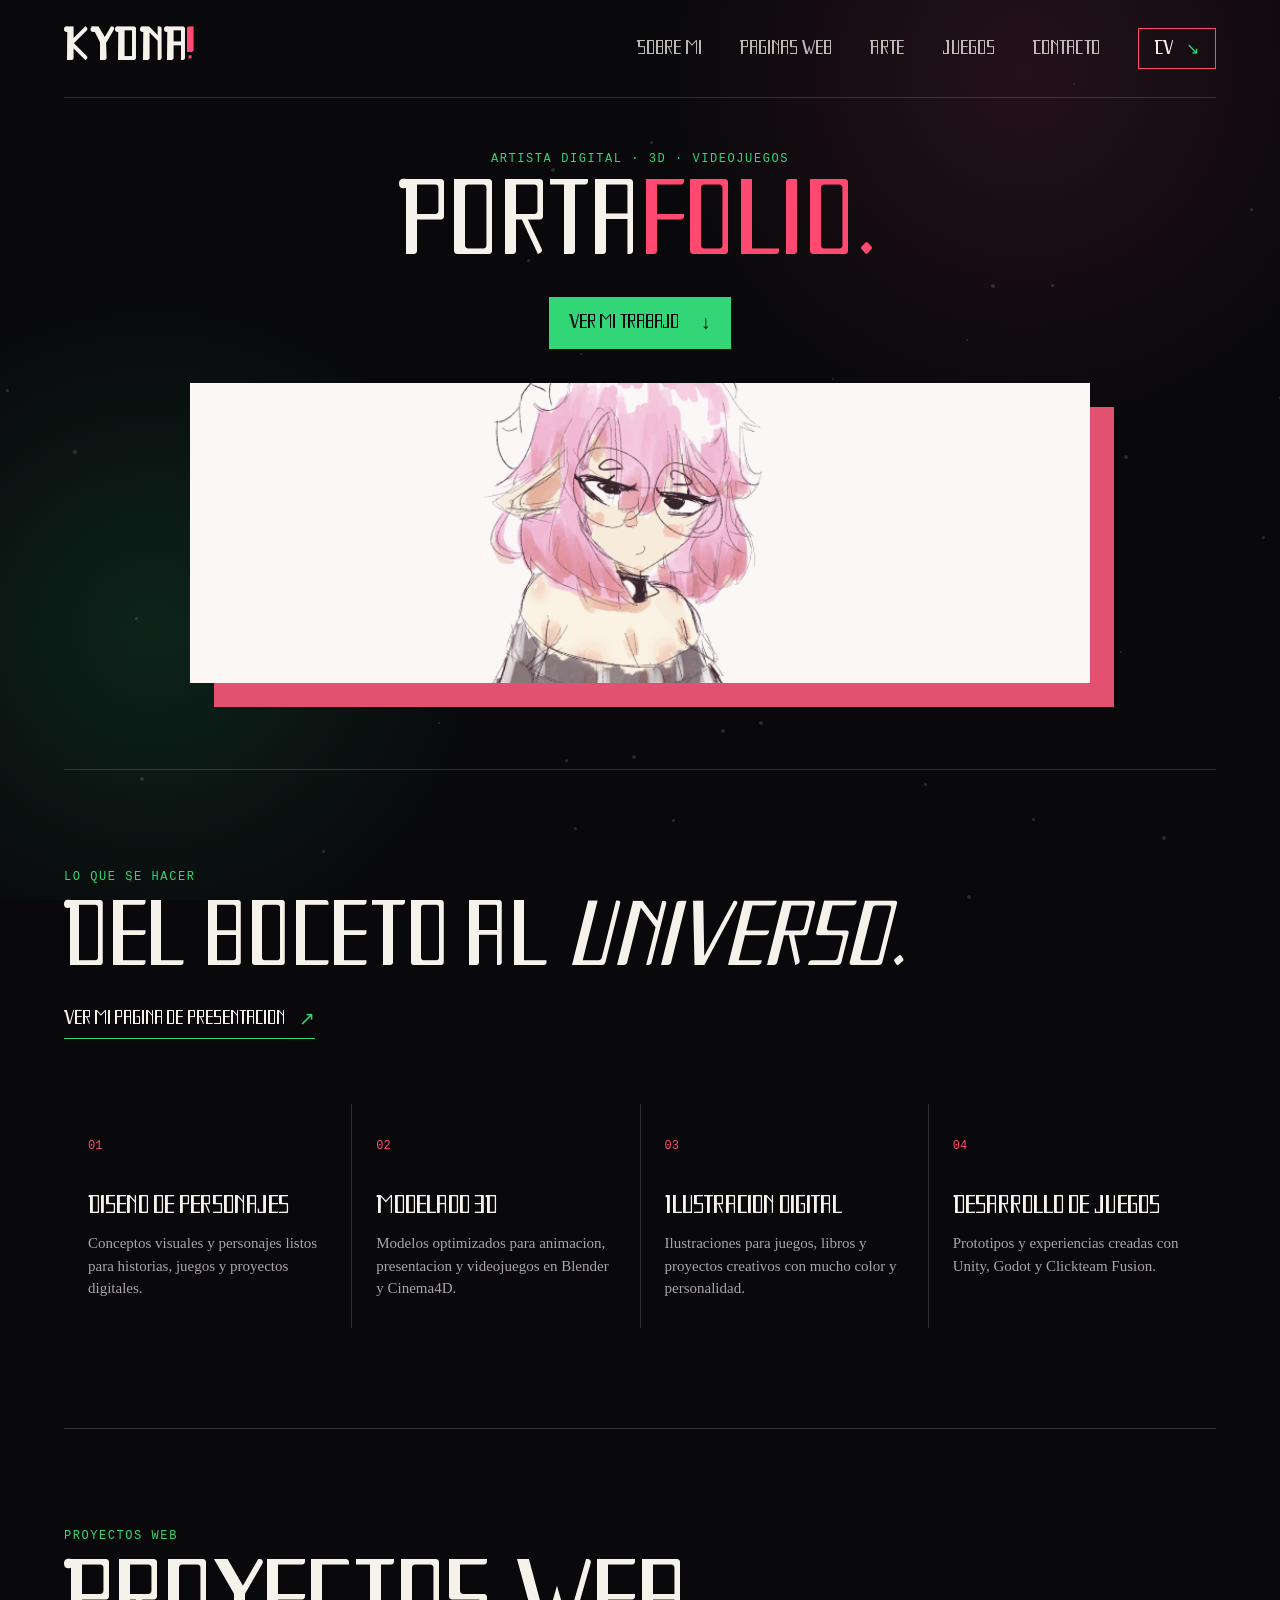
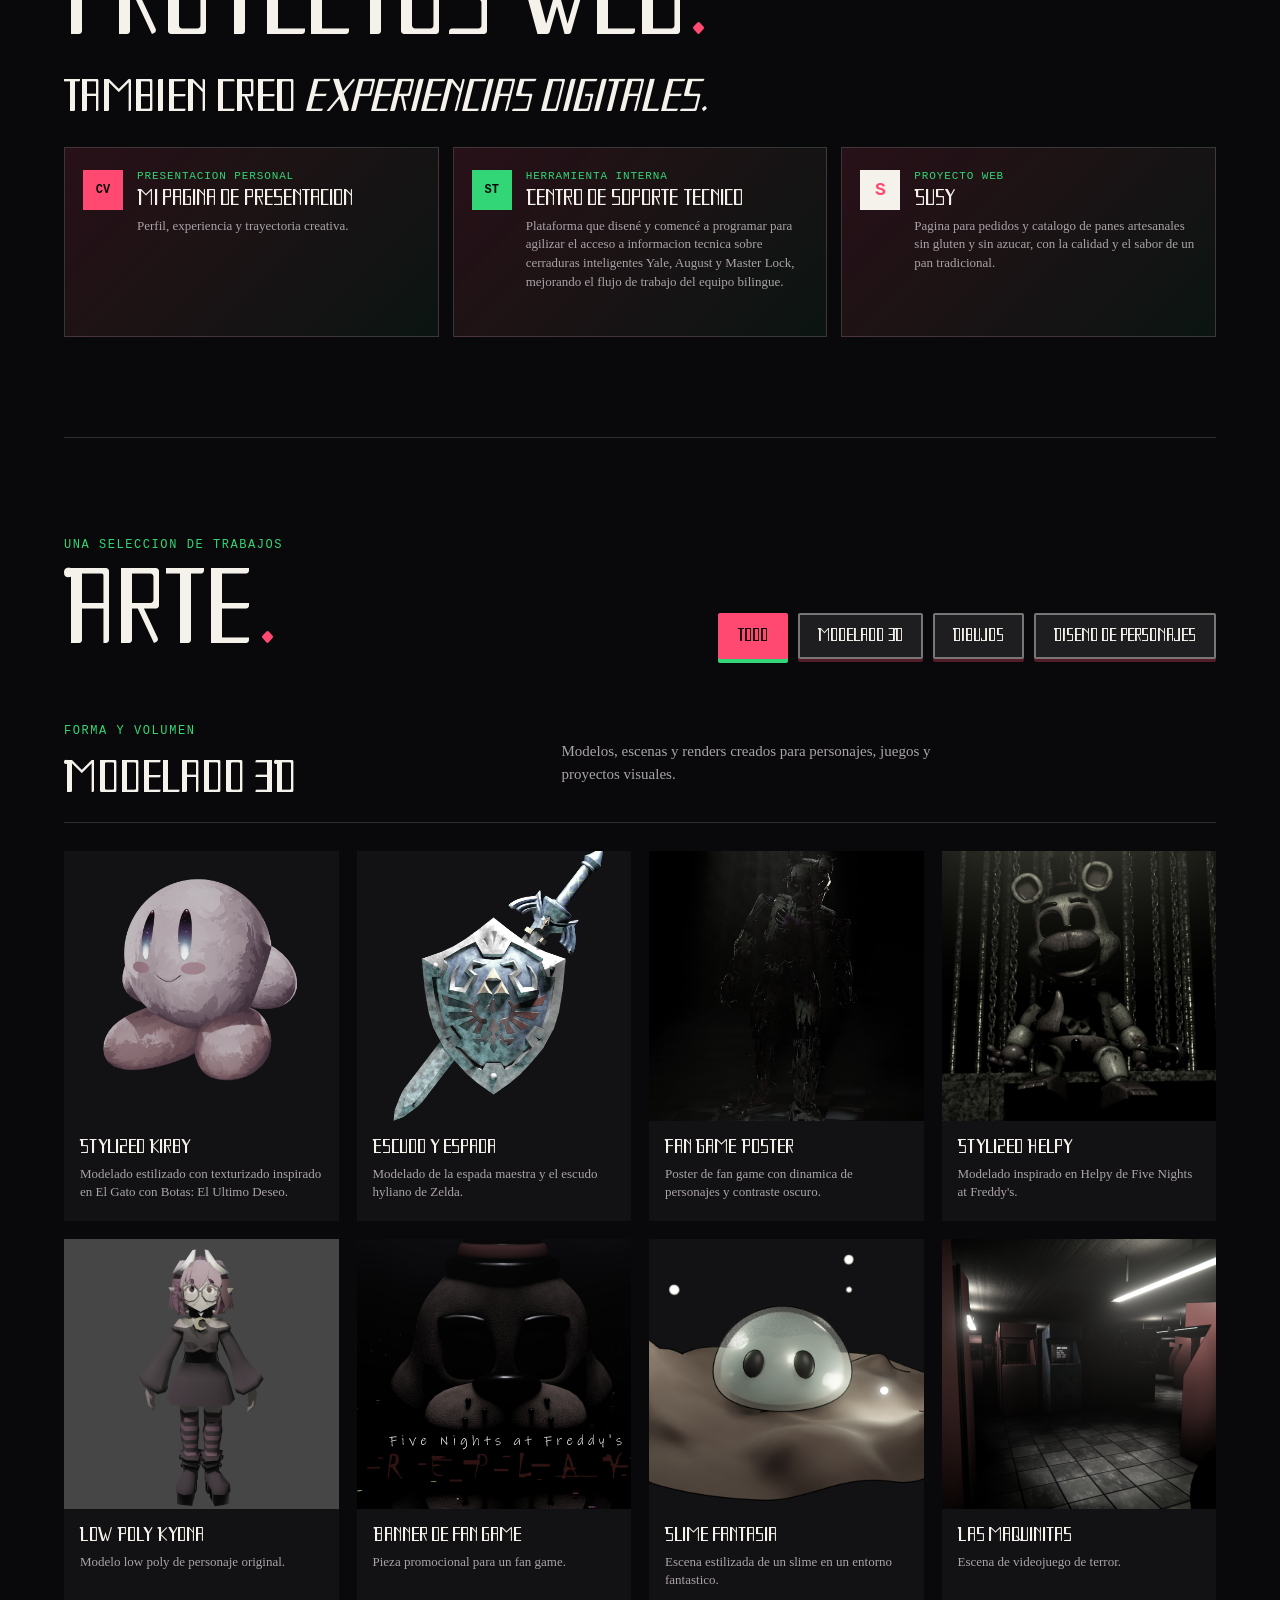
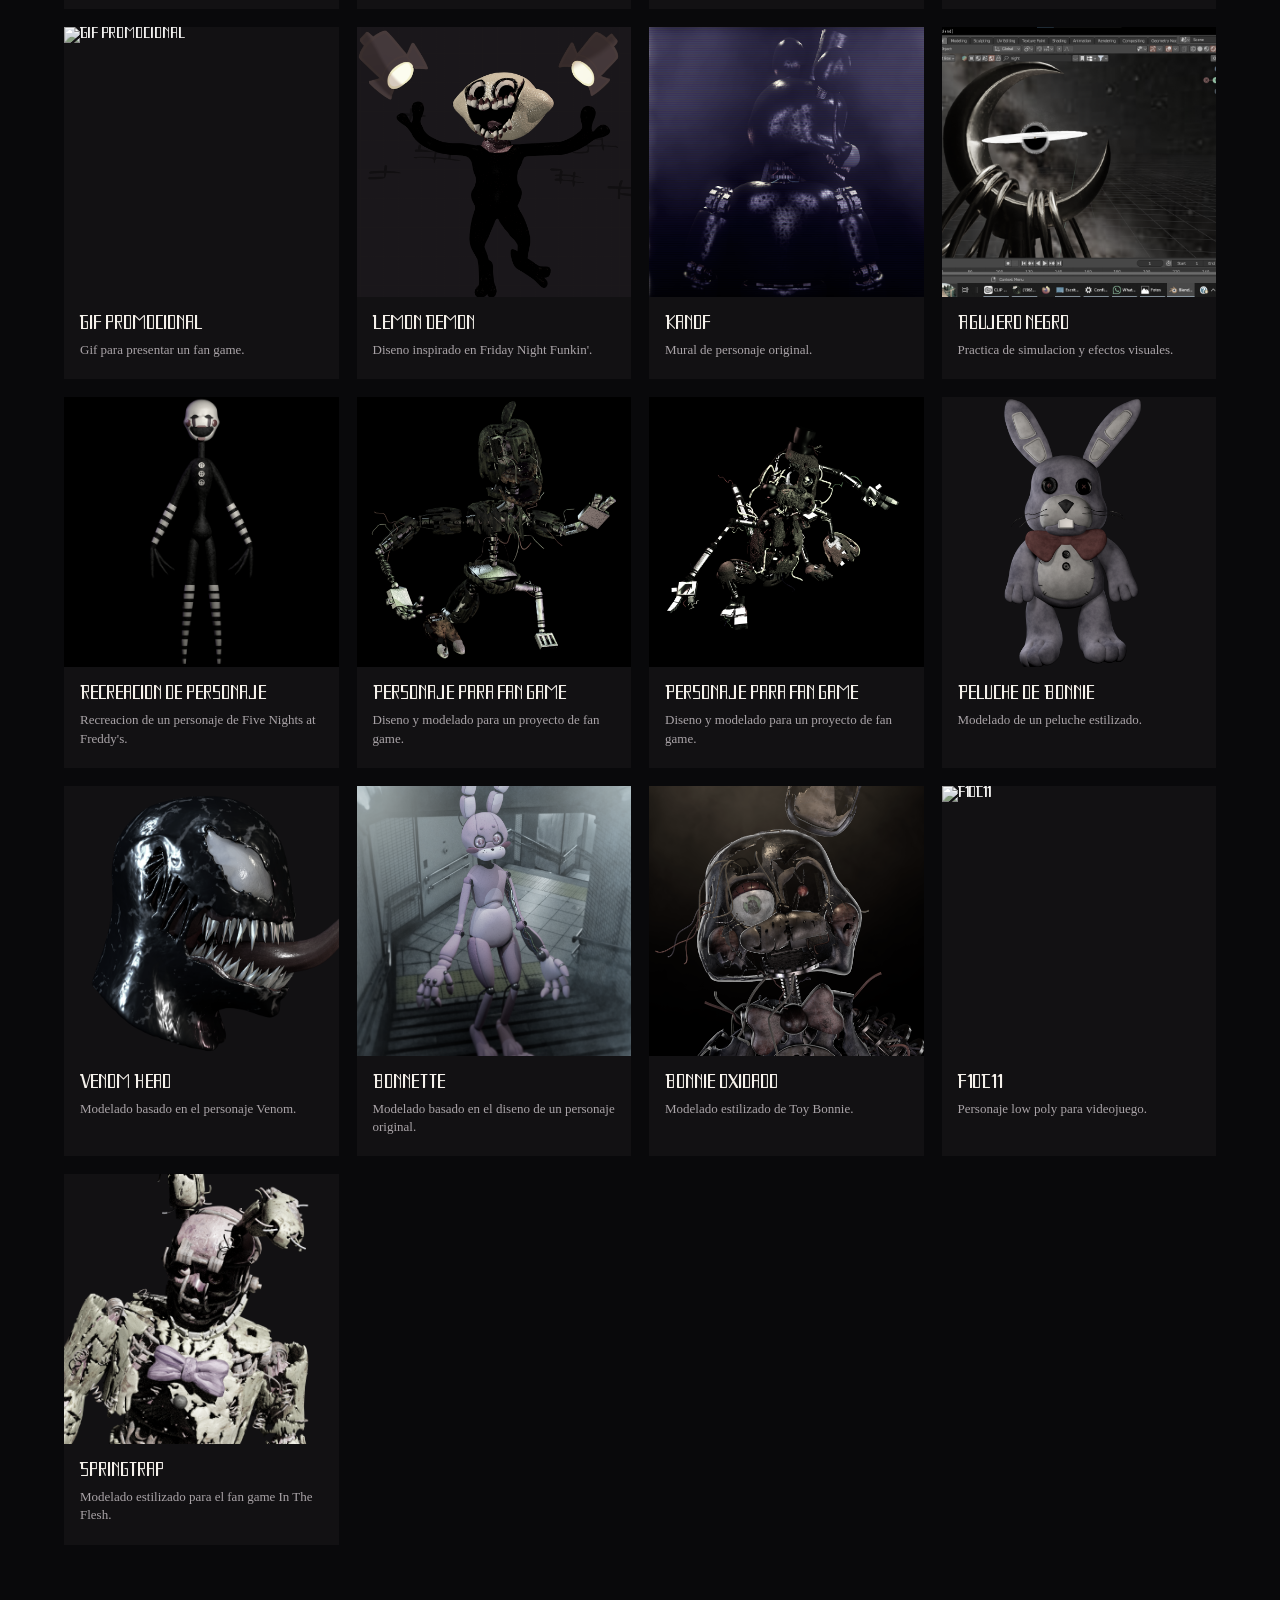
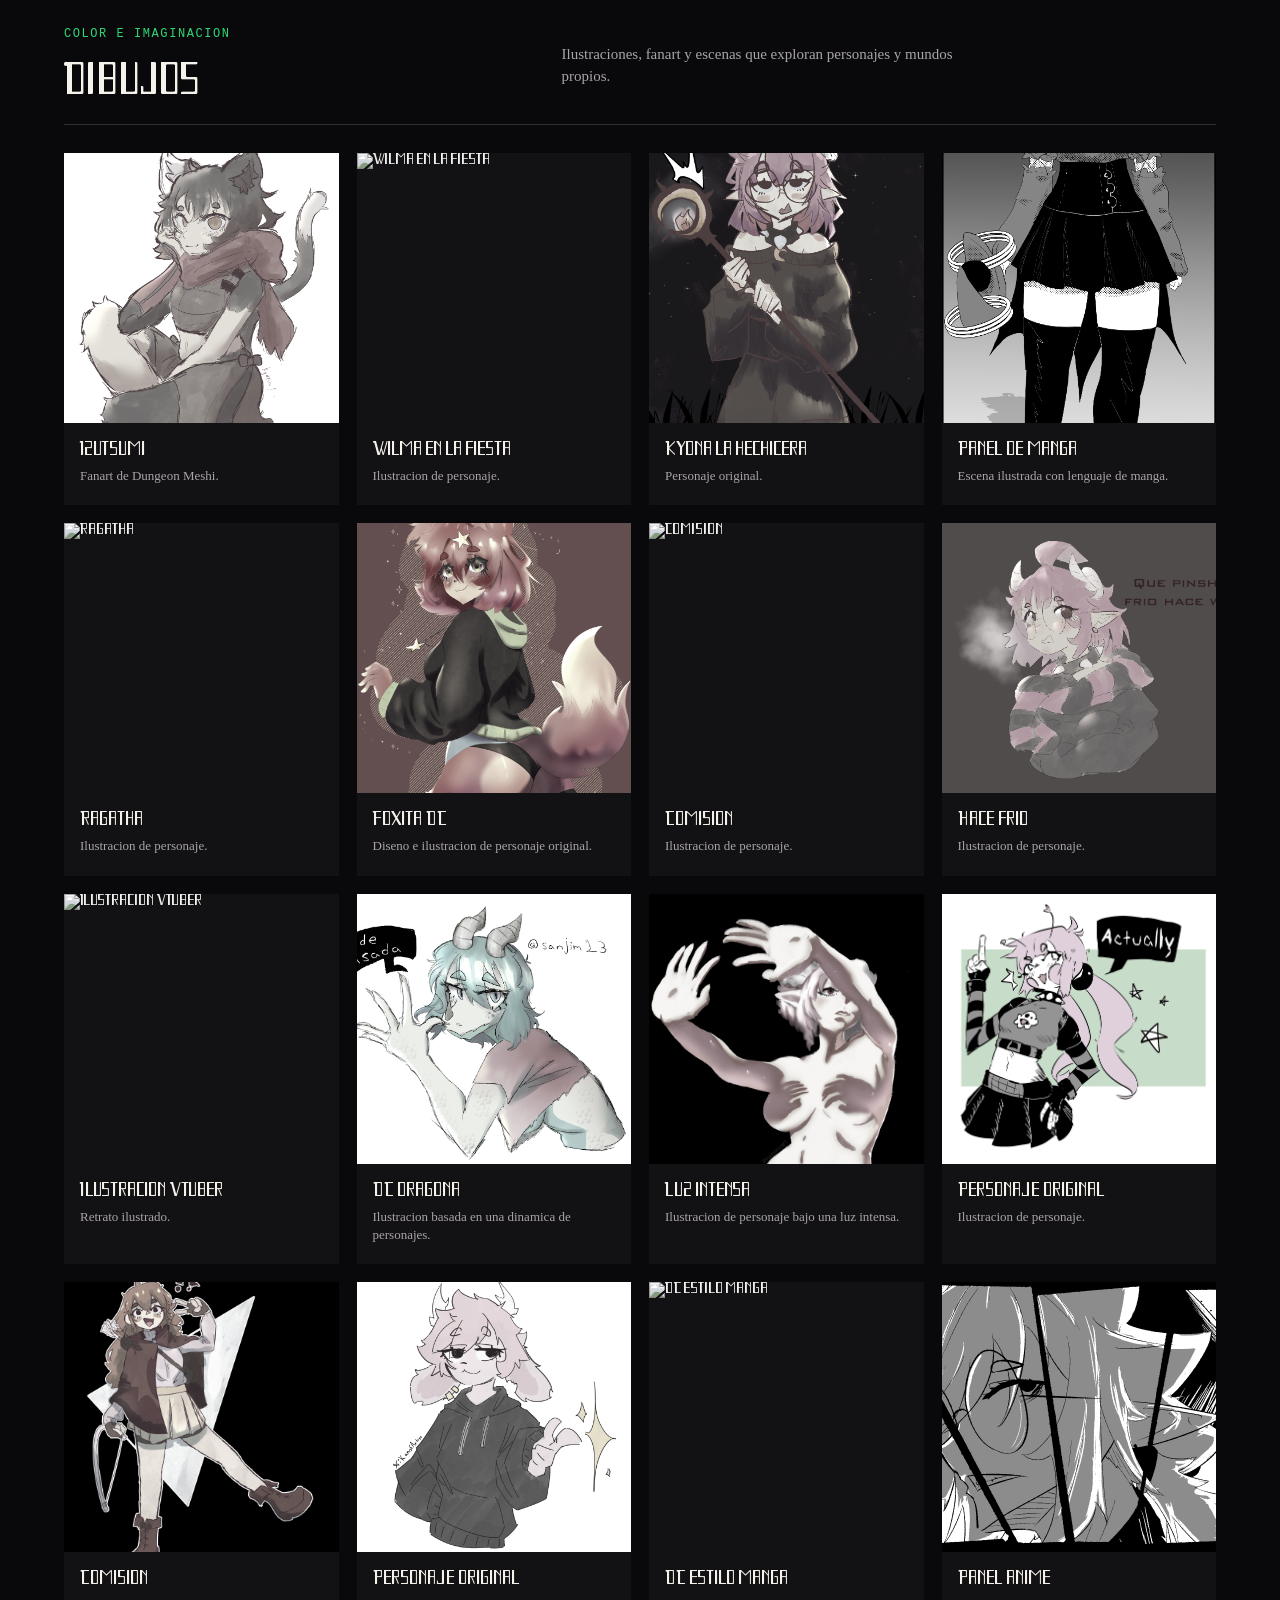
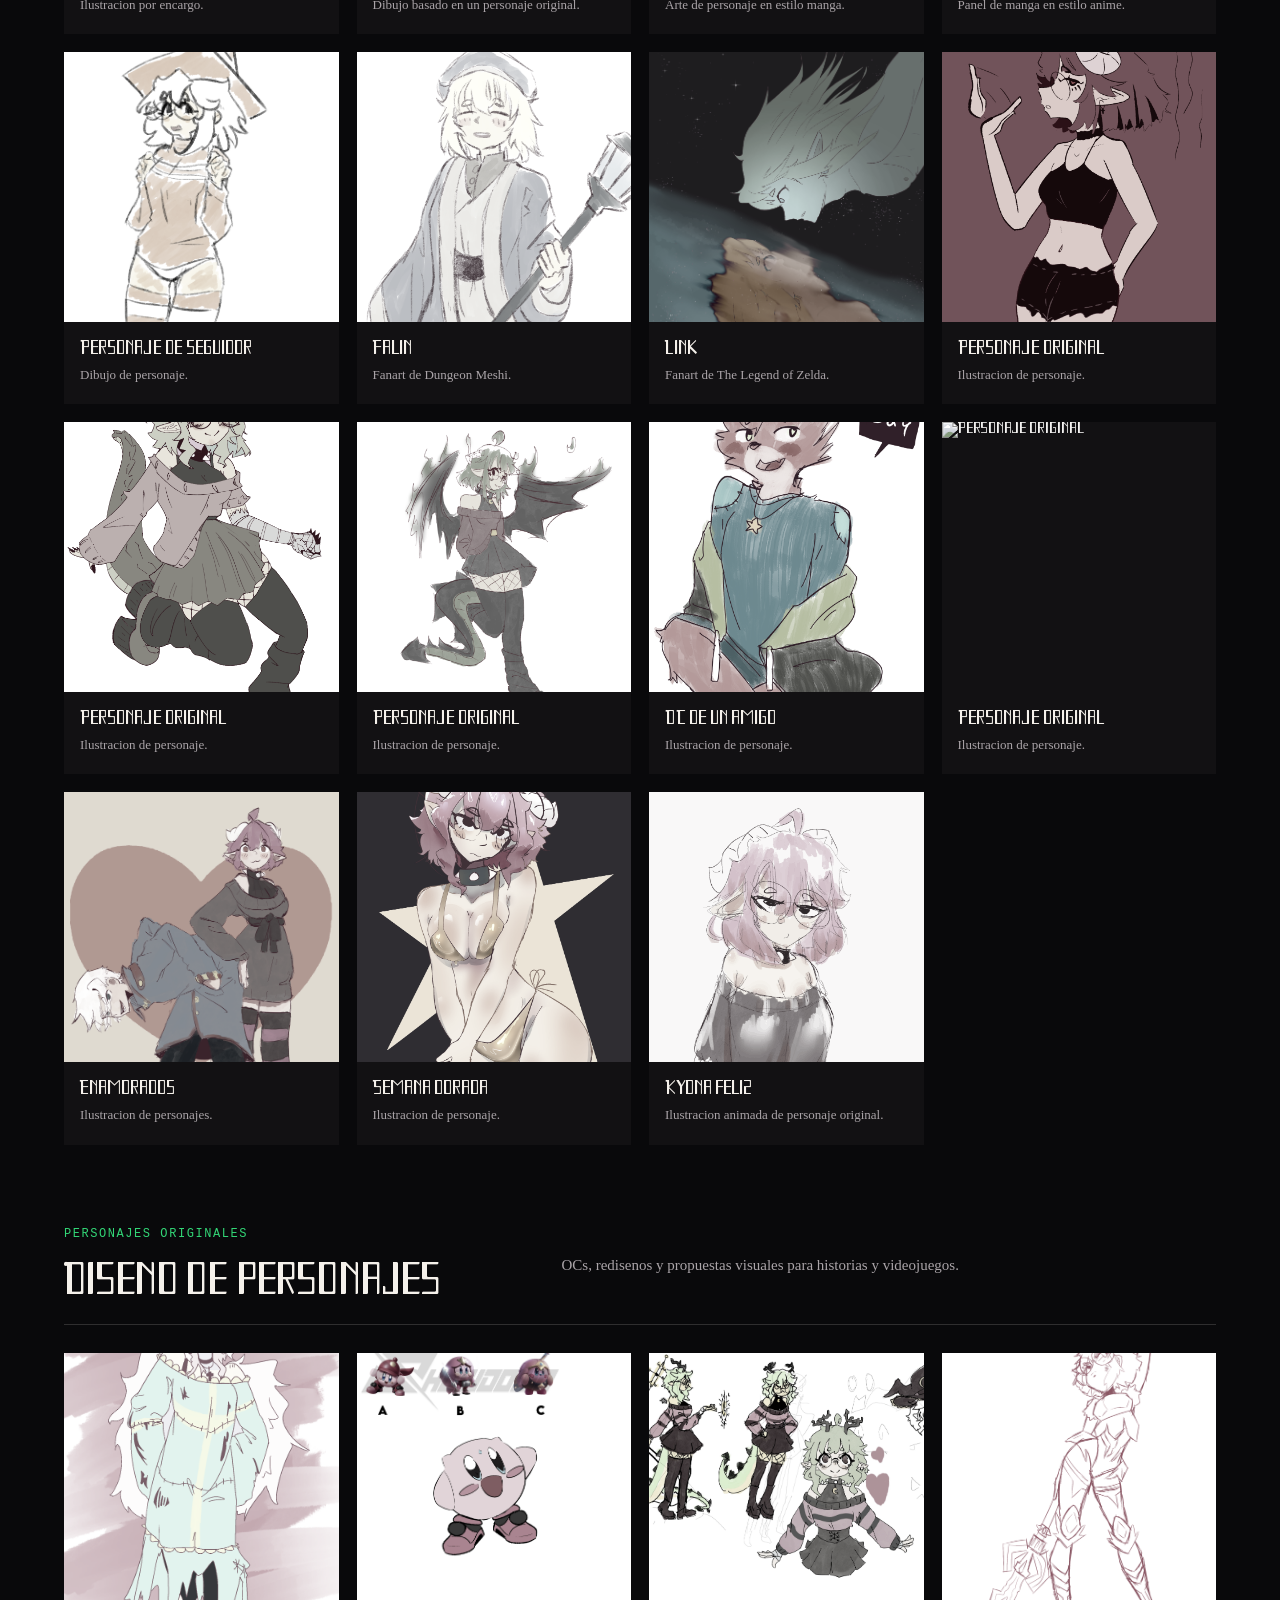
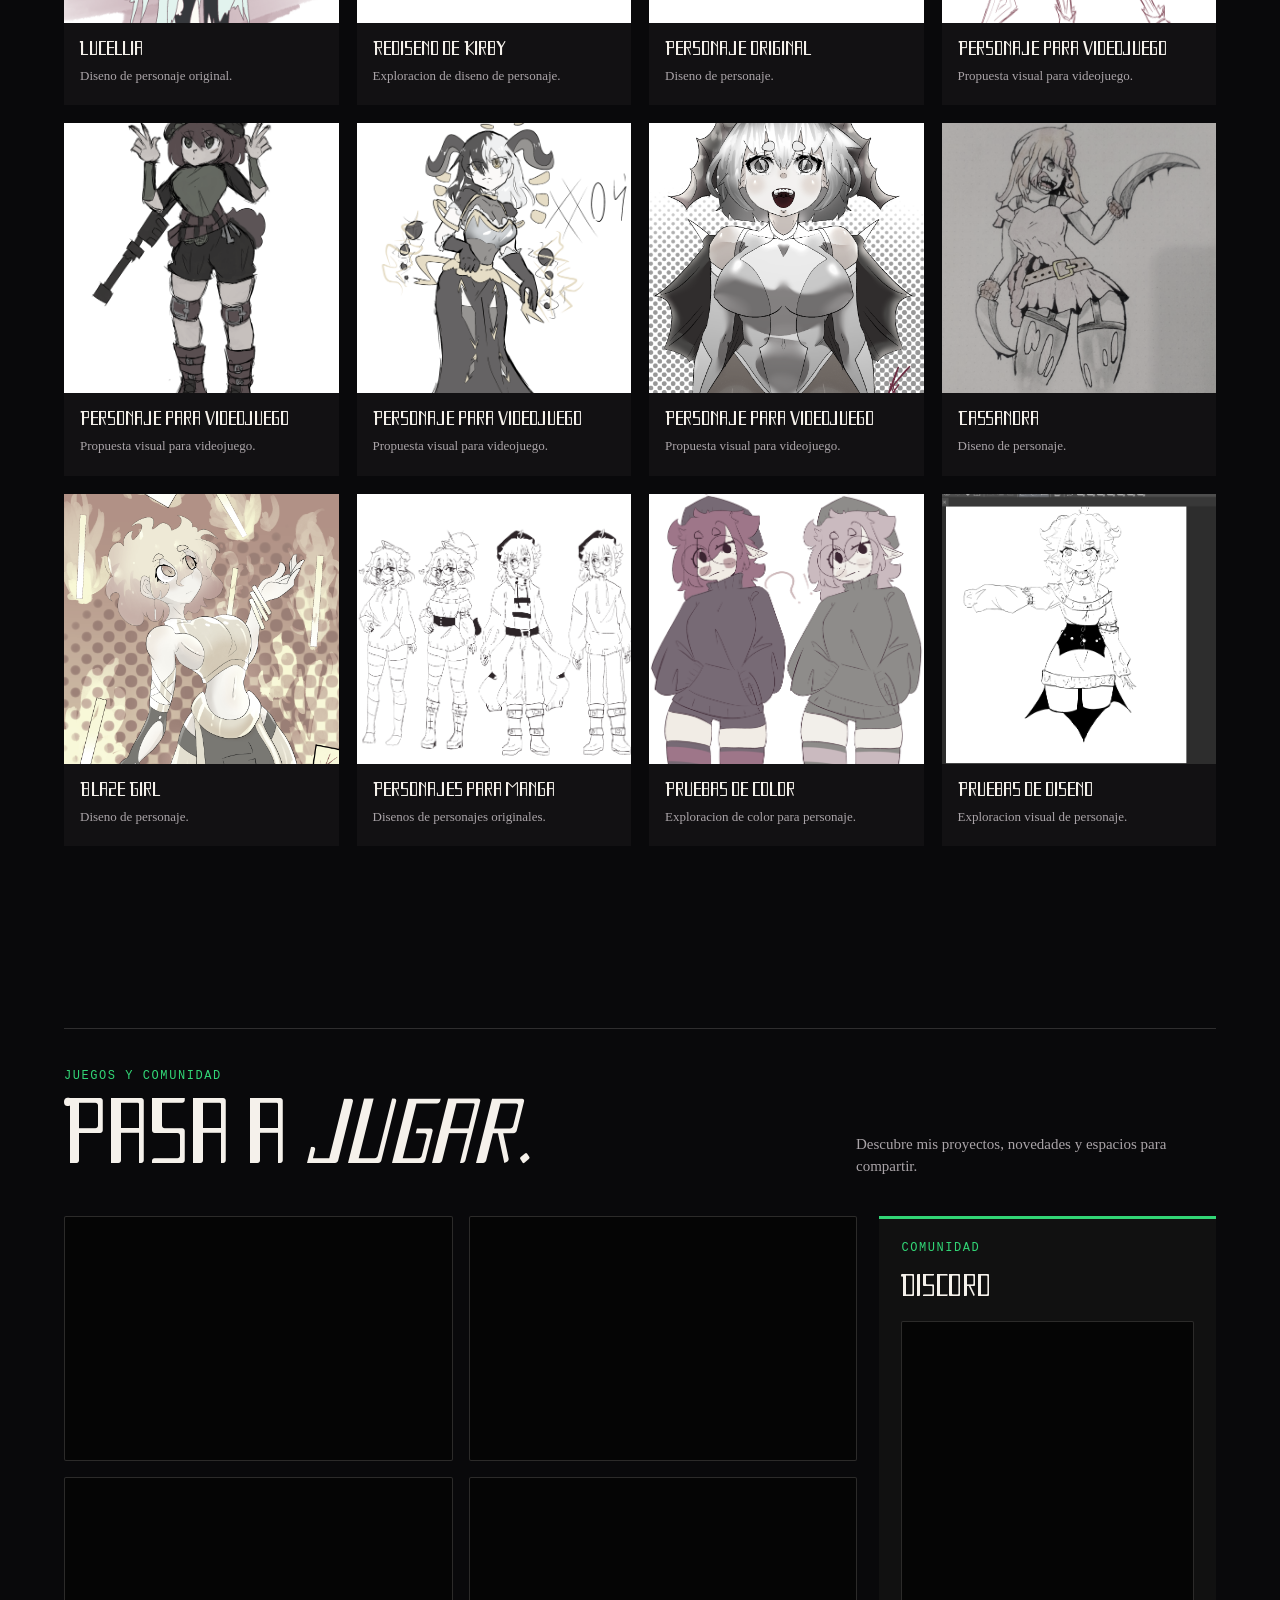
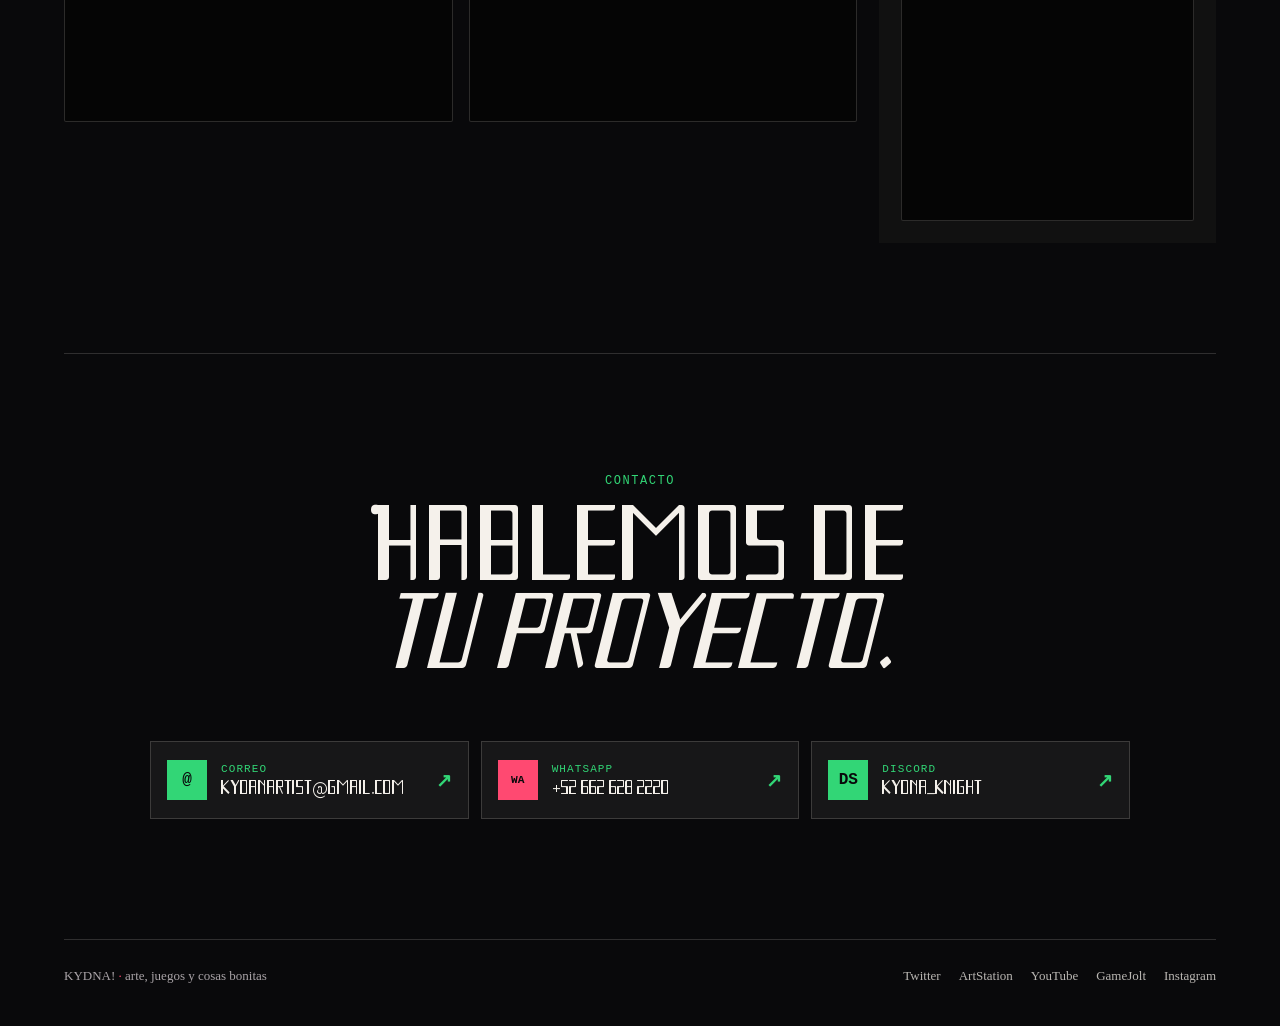
==== commit 8dd23f87: "enlace agregado" ====
--- a/index.html
+++ b/index.html
@@ -18,7 +18,7 @@
         <main>
             <section class="hero" aria-labelledby="hero-title"><div class="hero-copy"><p class="kicker">Artista digital · 3D · videojuegos</p><h1 id="hero-title">Porta<em>folio.</em></h1><a class="button button-primary" href="#arte">Ver mi trabajo <span aria-hidden="true">↓</span></a></div><div class="hero-art"><img src="gallery/kynafeliz.gif" alt="Kydna, personaje original sonriente" width="900" height="300"></div></section>
             <section class="intro-section" id="sobre-mi" aria-labelledby="skills-title"><div class="section-heading"><p class="kicker">Lo que se hacer</p><h2 id="skills-title">Del boceto al <em>universo.</em></h2><a class="cv-link" href="https://aeulygarcia16-hue.github.io/cv-ashleyg/#inicio" target="_blank" rel="noreferrer">Ver mi pagina de presentacion <span aria-hidden="true">↗</span></a></div><div class="skill-grid"><article class="skill-card"><span class="skill-number">01</span><h3>Diseno de personajes</h3><p>Conceptos visuales y personajes listos para historias, juegos y proyectos digitales.</p></article><article class="skill-card"><span class="skill-number">02</span><h3>Modelado 3D</h3><p>Modelos optimizados para animacion, presentacion y videojuegos en Blender y Cinema4D.</p></article><article class="skill-card"><span class="skill-number">03</span><h3>Ilustracion digital</h3><p>Ilustraciones para juegos, libros y proyectos creativos con mucho color y personalidad.</p></article><article class="skill-card"><span class="skill-number">04</span><h3>Desarrollo de juegos</h3><p>Prototipos y experiencias creadas con Unity, Godot y Clickteam Fusion.</p></article></div></section>
-            <section class="web-section" id="paginas-web" aria-labelledby="web-title"><div class="portfolio-heading"><div><p class="kicker">Proyectos web</p><h2 id="web-title">Proyectos web<span>.</span></h2></div></div><div class="web-projects-heading"><h3>Tambien creo <em>experiencias digitales.</em></h3></div><div class="web-project-grid"><a class="web-project-card" href="https://aeulygarcia16-hue.github.io/cv-ashleyg/#inicio" target="_blank" rel="noreferrer"><span class="project-icon">CV</span><span><small>Presentacion personal</small><strong>Mi pagina de presentacion</strong><b>Perfil, experiencia y trayectoria creativa.</b></span><i aria-hidden="true">↗</i></a><a class="web-project-card" href="https://kyknight73.github.io/support/" target="_blank" rel="noreferrer"><span class="project-icon support-icon">ST</span><span><small>Herramienta interna</small><strong>Centro de soporte tecnico</strong><b>Plataforma que disen&#233; y comenc&#233; a programar para agilizar el acceso a informacion tecnica sobre cerraduras inteligentes Yale, August y Master Lock, mejorando el flujo de trabajo del equipo bilingue.</b></span><i aria-hidden="true">↗</i></a><a class="web-project-card pending" href="" aria-label="Proyecto Susy, enlace pendiente"><span class="project-icon susy-icon">S</span><span><small>Proyecto en preparacion</small><strong>Susy</strong><b>Pagina para pedidos y catalogo de panes artesanales sin gluten y sin azucar, con la calidad y el sabor de un pan tradicional.</b></span><i aria-hidden="true">⌁</i></a></div></section>
+            <section class="web-section" id="paginas-web" aria-labelledby="web-title"><div class="portfolio-heading"><div><p class="kicker">Proyectos web</p><h2 id="web-title">Proyectos web<span>.</span></h2></div></div><div class="web-projects-heading"><h3>Tambien creo <em>experiencias digitales.</em></h3></div><div class="web-project-grid"><a class="web-project-card" href="https://aeulygarcia16-hue.github.io/cv-ashleyg/#inicio" target="_blank" rel="noreferrer"><span class="project-icon">CV</span><span><small>Presentacion personal</small><strong>Mi pagina de presentacion</strong><b>Perfil, experiencia y trayectoria creativa.</b></span><i aria-hidden="true">↗</i></a><a class="web-project-card" href="https://kyknight73.github.io/support/" target="_blank" rel="noreferrer"><span class="project-icon support-icon">ST</span><span><small>Herramienta interna</small><strong>Centro de soporte tecnico</strong><b>Plataforma que disen&#233; y comenc&#233; a programar para agilizar el acceso a informacion tecnica sobre cerraduras inteligentes Yale, August y Master Lock, mejorando el flujo de trabajo del equipo bilingue.</b></span><i aria-hidden="true">↗</i></a><a class="web-project-card" href="https://aeulygarcia16-hue.github.io/susi/" target="_blank" rel="noreferrer"><span class="project-icon susy-icon">S</span><span><small>Proyecto web</small><strong>Susy</strong><b>Pagina para pedidos y catalogo de panes artesanales sin gluten y sin azucar, con la calidad y el sabor de un pan tradicional.</b></span><i aria-hidden="true">↗</i></a></div></section>
             <section class="portfolio-section" id="arte" aria-labelledby="portfolio-title"><div class="portfolio-heading"><div><p class="kicker">Una seleccion de trabajos</p><h2 id="portfolio-title">Arte<span>.</span></h2></div><div class="filter-tabs" id="filter-tabs" role="tablist" aria-label="Filtrar arte"></div></div><div id="portfolio-sections" class="portfolio-sections"><p class="loading">Cargando trabajos...</p></div></section>
             <section class="community-section" id="juegos" aria-labelledby="community-title"><div class="community-heading"><div><p class="kicker">Juegos y comunidad</p><h2 id="community-title">Pasa a <em>jugar.</em></h2></div><p>Descubre mis proyectos, novedades y espacios para compartir.</p></div><div class="community-layout"><div class="games-grid"><iframe loading="lazy" src="https://widgets.gamejolt.com/package/v1?key=qhQCBNnn" title="Juego de Game Jolt 1"></iframe><iframe loading="lazy" src="https://widgets.gamejolt.com/package/v1?key=8TW4dLx9" title="Juego de Game Jolt 2"></iframe><iframe loading="lazy" src="https://widgets.gamejolt.com/package/v1?key=dcZbhCcK" title="Juego de Game Jolt 3"></iframe><iframe loading="lazy" src="https://widgets.gamejolt.com/package/v1?key=Nu9aREQ4" title="Juego de Game Jolt 4"></iframe></div><div class="discord-panel"><p class="kicker">Comunidad</p><h3>Discord</h3><iframe loading="lazy" src="https://discord.com/widget?id=1466927393607516244&amp;theme=dark" title="Servidor de Discord de Kydna" allowtransparency="true" sandbox="allow-popups allow-popups-to-escape-sandbox allow-same-origin allow-scripts"></iframe></div></div></section>
             <section class="contact-section" id="contacto" aria-labelledby="contact-title"><p class="kicker">Contacto</p><h2 id="contact-title">Hablemos de<br><em>tu proyecto.</em></h2><div class="contact-list"><a class="contact-item" href="mailto:kydanartist@gmail.com"><span class="contact-icon" aria-hidden="true">@</span><span><small>Correo</small>kydanartist@gmail.com</span><strong aria-hidden="true">↗</strong></a><a class="contact-item" href="https://wa.me/52662628220" target="_blank" rel="noreferrer"><span class="contact-icon whatsapp-icon" aria-hidden="true">WA</span><span><small>WhatsApp</small>+52 662 628 2220</span><strong aria-hidden="true">↗</strong></a><a class="contact-item" href="https://discord.com/users/kydna_knight" target="_blank" rel="noreferrer"><span class="contact-icon" aria-hidden="true">DS</span><span><small>Discord</small>kydna_knight</span><strong aria-hidden="true">↗</strong></a></div></section>
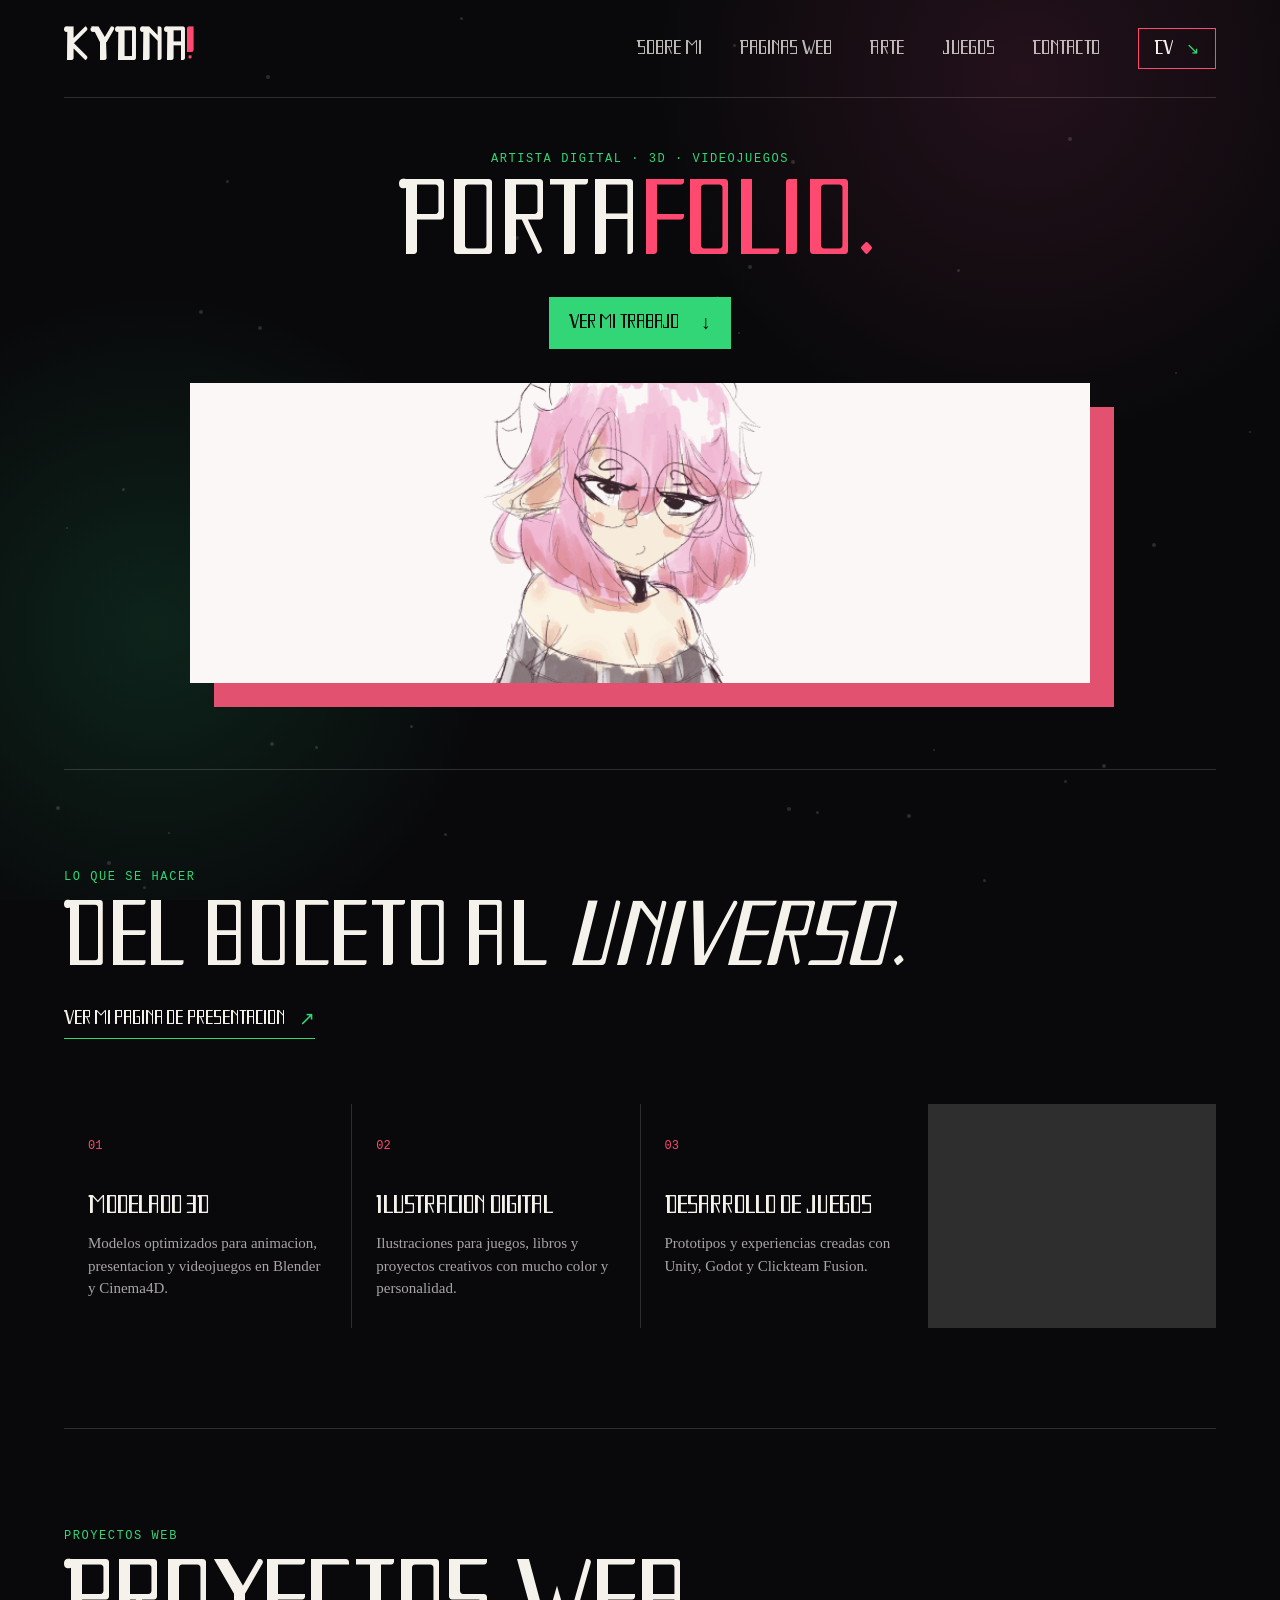
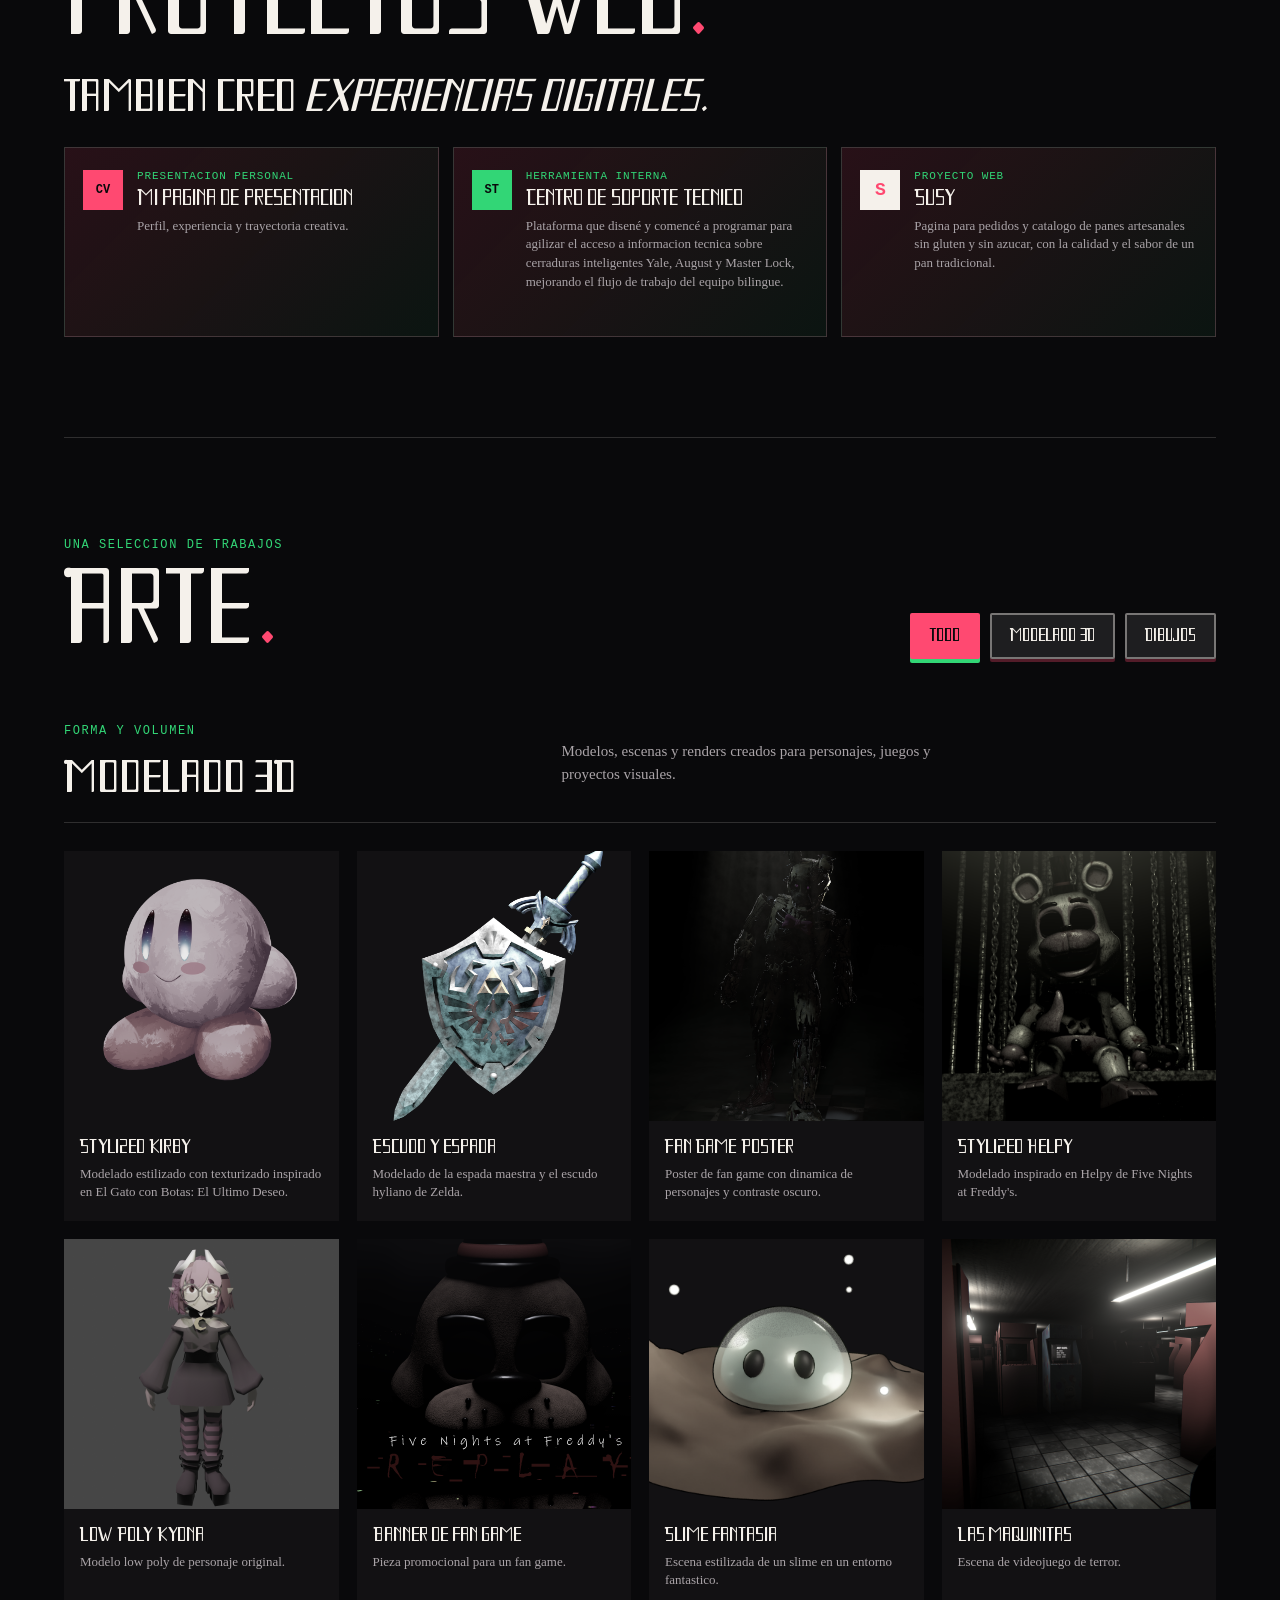
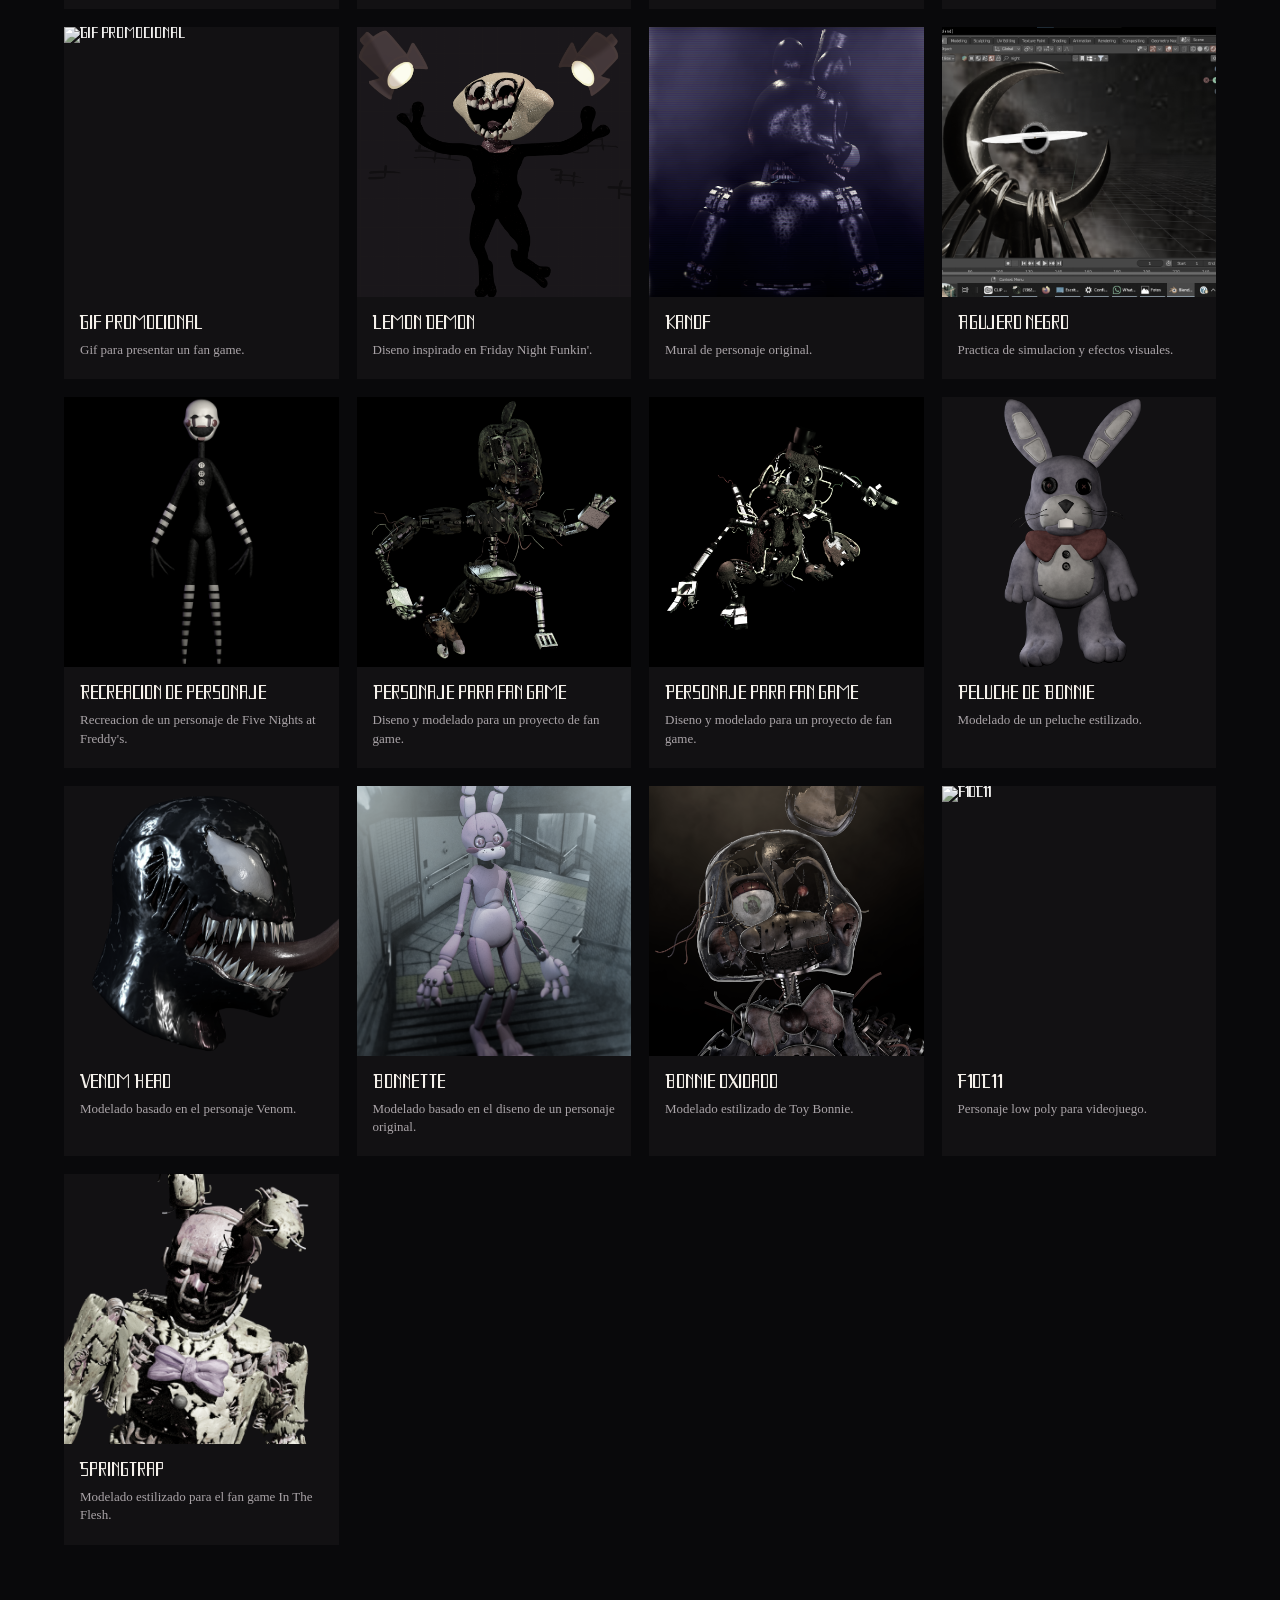
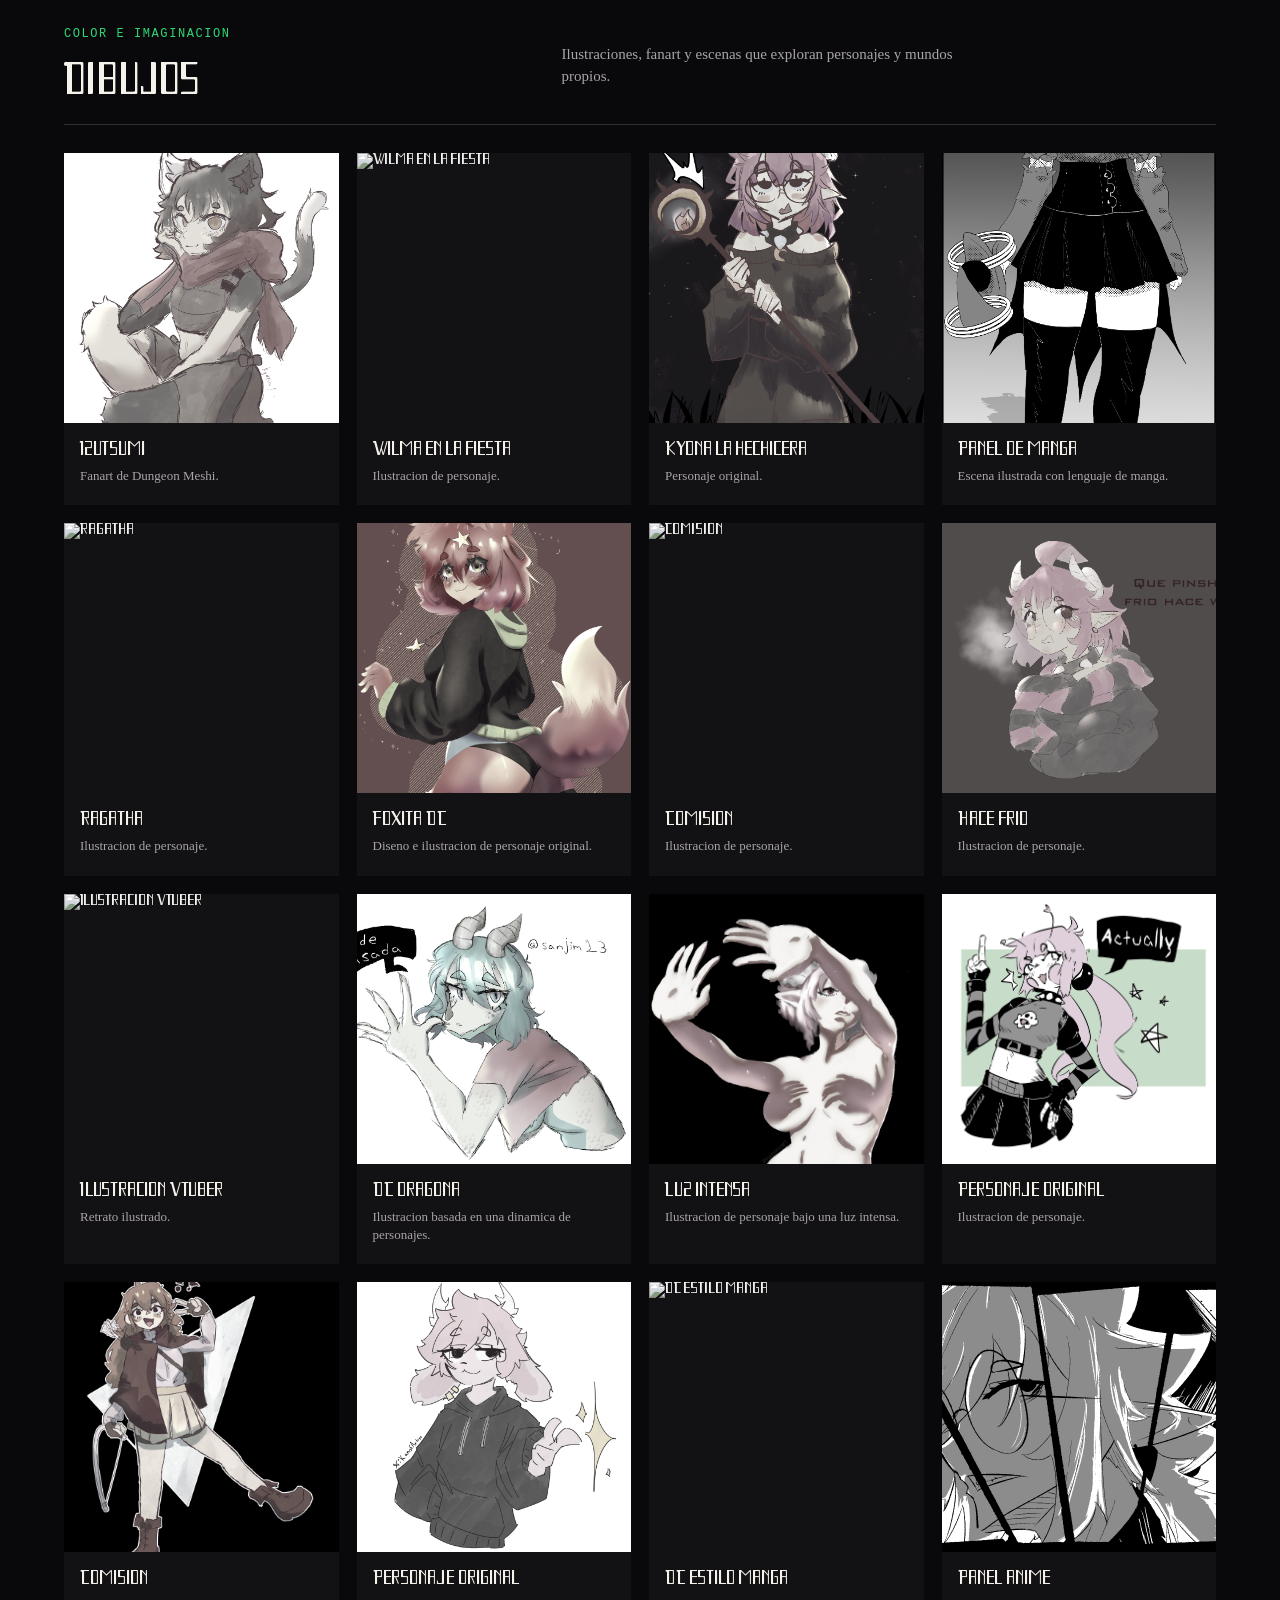
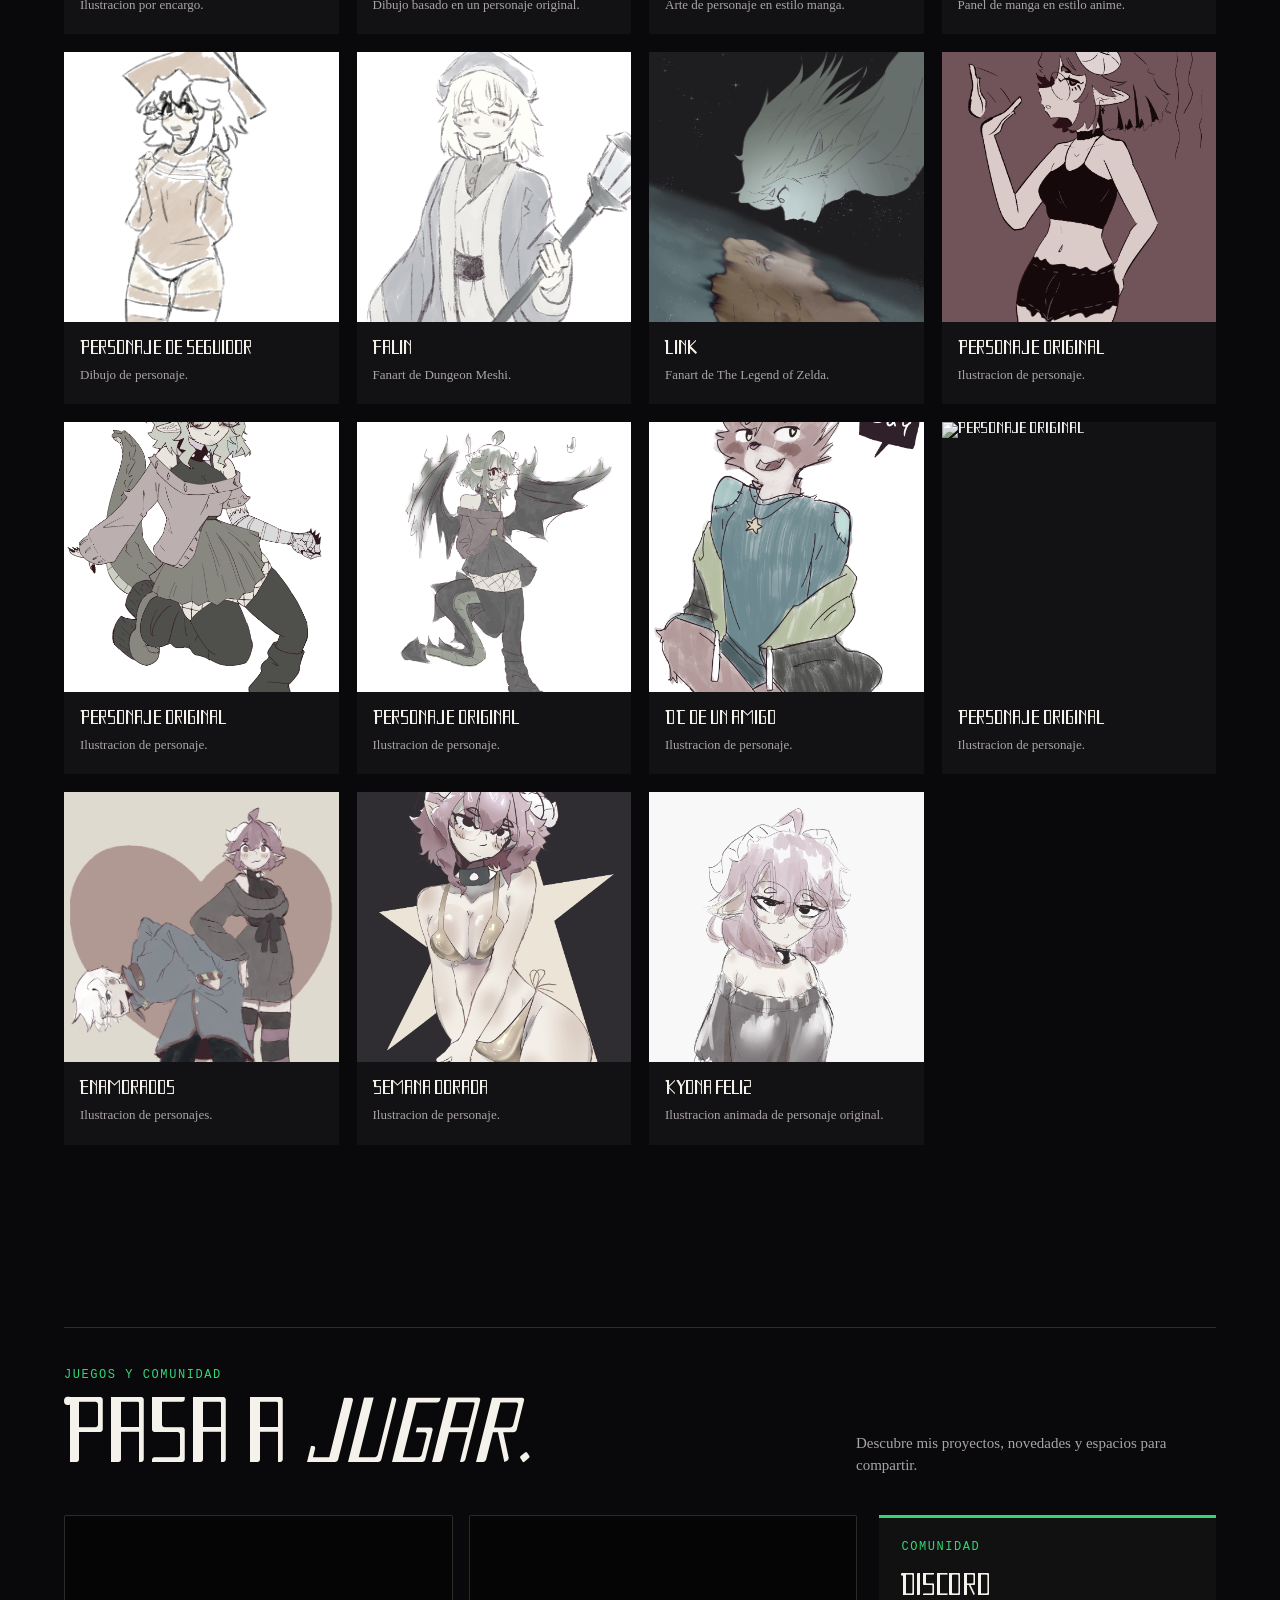
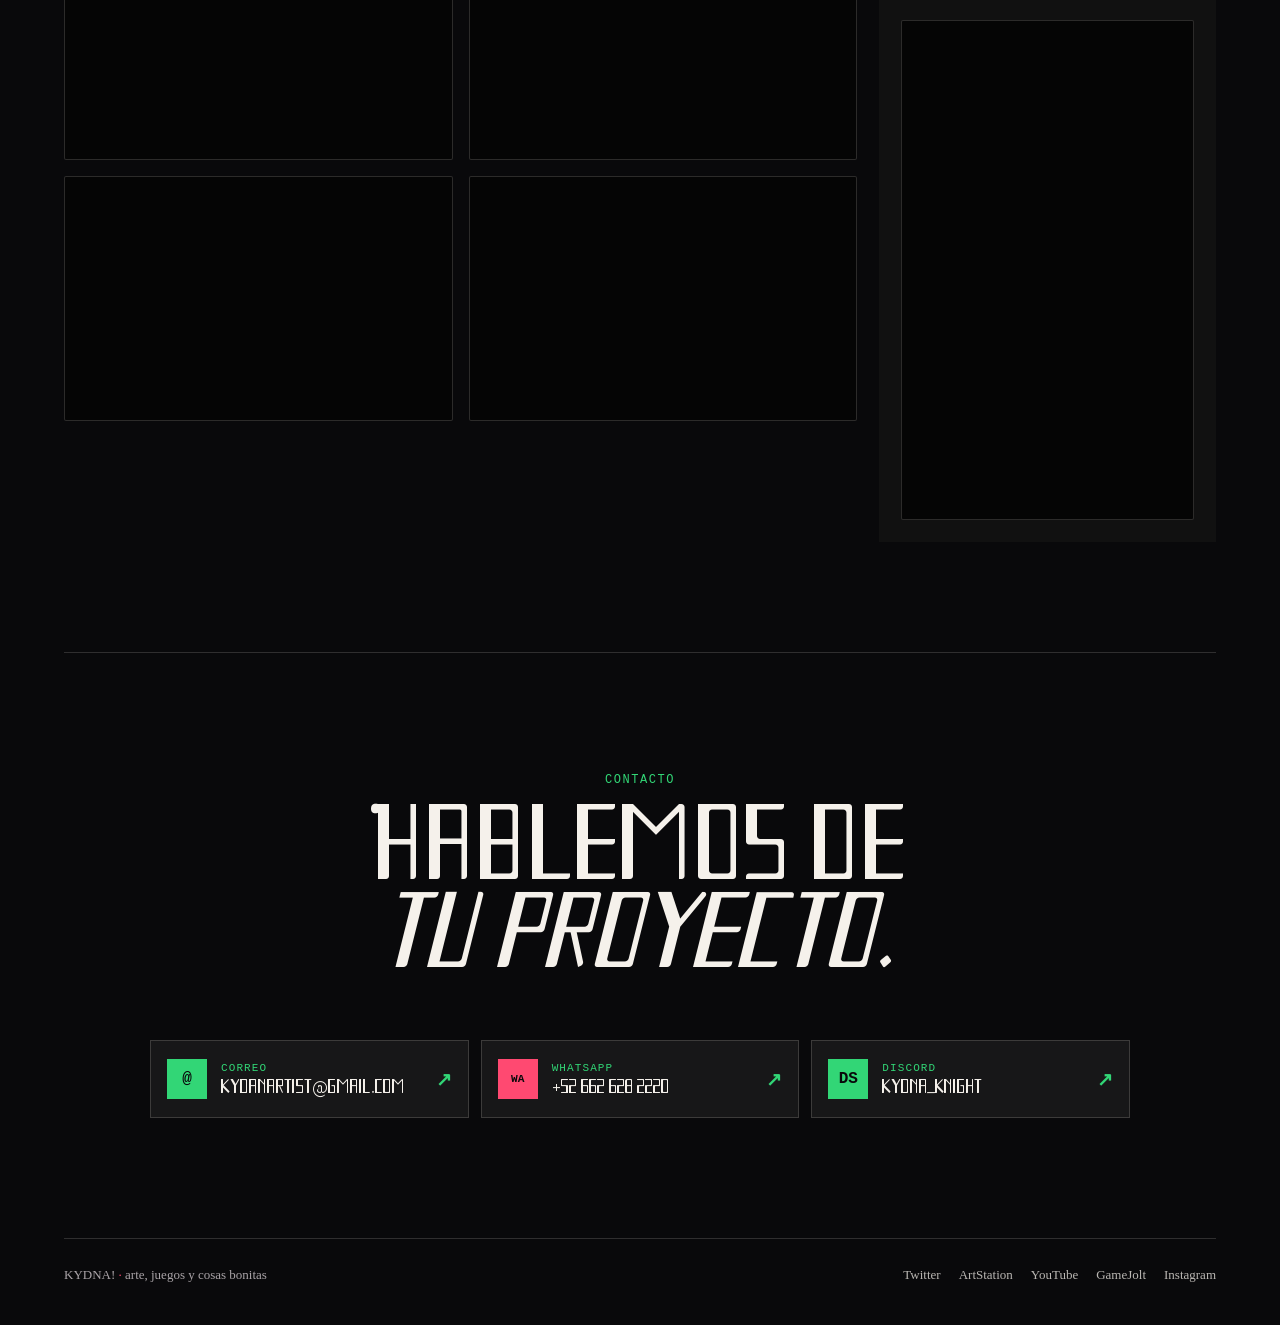
==== commit 845bae92: "diseño de personajes" ====
--- a/index.html
+++ b/index.html
@@ -3,7 +3,7 @@
 <head>
     <meta charset="UTF-8">
     <meta name="viewport" content="width=device-width, initial-scale=1.0">
-    <meta name="description" content="Portafolio creativo de Kydna: ilustracion, modelado 3D y diseno de personajes.">
+    <meta name="description" content="Portafolio creativo de Kydna: ilustracion, modelado 3D y videojuegos.">
     <title>KYDNA! | Portafolio creativo</title>
     <link rel="icon" href="gallery/ilustracion107_3_2.png" type="image/png">
     <link rel="stylesheet" href="styles.css">
@@ -17,7 +17,7 @@
         </header>
         <main>
             <section class="hero" aria-labelledby="hero-title"><div class="hero-copy"><p class="kicker">Artista digital · 3D · videojuegos</p><h1 id="hero-title">Porta<em>folio.</em></h1><a class="button button-primary" href="#arte">Ver mi trabajo <span aria-hidden="true">↓</span></a></div><div class="hero-art"><img src="gallery/kynafeliz.gif" alt="Kydna, personaje original sonriente" width="900" height="300"></div></section>
-            <section class="intro-section" id="sobre-mi" aria-labelledby="skills-title"><div class="section-heading"><p class="kicker">Lo que se hacer</p><h2 id="skills-title">Del boceto al <em>universo.</em></h2><a class="cv-link" href="https://aeulygarcia16-hue.github.io/cv-ashleyg/#inicio" target="_blank" rel="noreferrer">Ver mi pagina de presentacion <span aria-hidden="true">↗</span></a></div><div class="skill-grid"><article class="skill-card"><span class="skill-number">01</span><h3>Diseno de personajes</h3><p>Conceptos visuales y personajes listos para historias, juegos y proyectos digitales.</p></article><article class="skill-card"><span class="skill-number">02</span><h3>Modelado 3D</h3><p>Modelos optimizados para animacion, presentacion y videojuegos en Blender y Cinema4D.</p></article><article class="skill-card"><span class="skill-number">03</span><h3>Ilustracion digital</h3><p>Ilustraciones para juegos, libros y proyectos creativos con mucho color y personalidad.</p></article><article class="skill-card"><span class="skill-number">04</span><h3>Desarrollo de juegos</h3><p>Prototipos y experiencias creadas con Unity, Godot y Clickteam Fusion.</p></article></div></section>
+            <section class="intro-section" id="sobre-mi" aria-labelledby="skills-title"><div class="section-heading"><p class="kicker">Lo que se hacer</p><h2 id="skills-title">Del boceto al <em>universo.</em></h2><a class="cv-link" href="https://aeulygarcia16-hue.github.io/cv-ashleyg/#inicio" target="_blank" rel="noreferrer">Ver mi pagina de presentacion <span aria-hidden="true">↗</span></a></div><div class="skill-grid"><article class="skill-card"><span class="skill-number">01</span><h3>Modelado 3D</h3><p>Modelos optimizados para animacion, presentacion y videojuegos en Blender y Cinema4D.</p></article><article class="skill-card"><span class="skill-number">02</span><h3>Ilustracion digital</h3><p>Ilustraciones para juegos, libros y proyectos creativos con mucho color y personalidad.</p></article><article class="skill-card"><span class="skill-number">03</span><h3>Desarrollo de juegos</h3><p>Prototipos y experiencias creadas con Unity, Godot y Clickteam Fusion.</p></article></div></section>
             <section class="web-section" id="paginas-web" aria-labelledby="web-title"><div class="portfolio-heading"><div><p class="kicker">Proyectos web</p><h2 id="web-title">Proyectos web<span>.</span></h2></div></div><div class="web-projects-heading"><h3>Tambien creo <em>experiencias digitales.</em></h3></div><div class="web-project-grid"><a class="web-project-card" href="https://aeulygarcia16-hue.github.io/cv-ashleyg/#inicio" target="_blank" rel="noreferrer"><span class="project-icon">CV</span><span><small>Presentacion personal</small><strong>Mi pagina de presentacion</strong><b>Perfil, experiencia y trayectoria creativa.</b></span><i aria-hidden="true">↗</i></a><a class="web-project-card" href="https://kyknight73.github.io/support/" target="_blank" rel="noreferrer"><span class="project-icon support-icon">ST</span><span><small>Herramienta interna</small><strong>Centro de soporte tecnico</strong><b>Plataforma que disen&#233; y comenc&#233; a programar para agilizar el acceso a informacion tecnica sobre cerraduras inteligentes Yale, August y Master Lock, mejorando el flujo de trabajo del equipo bilingue.</b></span><i aria-hidden="true">↗</i></a><a class="web-project-card" href="https://aeulygarcia16-hue.github.io/susi/" target="_blank" rel="noreferrer"><span class="project-icon susy-icon">S</span><span><small>Proyecto web</small><strong>Susy</strong><b>Pagina para pedidos y catalogo de panes artesanales sin gluten y sin azucar, con la calidad y el sabor de un pan tradicional.</b></span><i aria-hidden="true">↗</i></a></div></section>
             <section class="portfolio-section" id="arte" aria-labelledby="portfolio-title"><div class="portfolio-heading"><div><p class="kicker">Una seleccion de trabajos</p><h2 id="portfolio-title">Arte<span>.</span></h2></div><div class="filter-tabs" id="filter-tabs" role="tablist" aria-label="Filtrar arte"></div></div><div id="portfolio-sections" class="portfolio-sections"><p class="loading">Cargando trabajos...</p></div></section>
             <section class="community-section" id="juegos" aria-labelledby="community-title"><div class="community-heading"><div><p class="kicker">Juegos y comunidad</p><h2 id="community-title">Pasa a <em>jugar.</em></h2></div><p>Descubre mis proyectos, novedades y espacios para compartir.</p></div><div class="community-layout"><div class="games-grid"><iframe loading="lazy" src="https://widgets.gamejolt.com/package/v1?key=qhQCBNnn" title="Juego de Game Jolt 1"></iframe><iframe loading="lazy" src="https://widgets.gamejolt.com/package/v1?key=8TW4dLx9" title="Juego de Game Jolt 2"></iframe><iframe loading="lazy" src="https://widgets.gamejolt.com/package/v1?key=dcZbhCcK" title="Juego de Game Jolt 3"></iframe><iframe loading="lazy" src="https://widgets.gamejolt.com/package/v1?key=Nu9aREQ4" title="Juego de Game Jolt 4"></iframe></div><div class="discord-panel"><p class="kicker">Comunidad</p><h3>Discord</h3><iframe loading="lazy" src="https://discord.com/widget?id=1466927393607516244&amp;theme=dark" title="Servidor de Discord de Kydna" allowtransparency="true" sandbox="allow-popups allow-popups-to-escape-sandbox allow-same-origin allow-scripts"></iframe></div></div></section>
